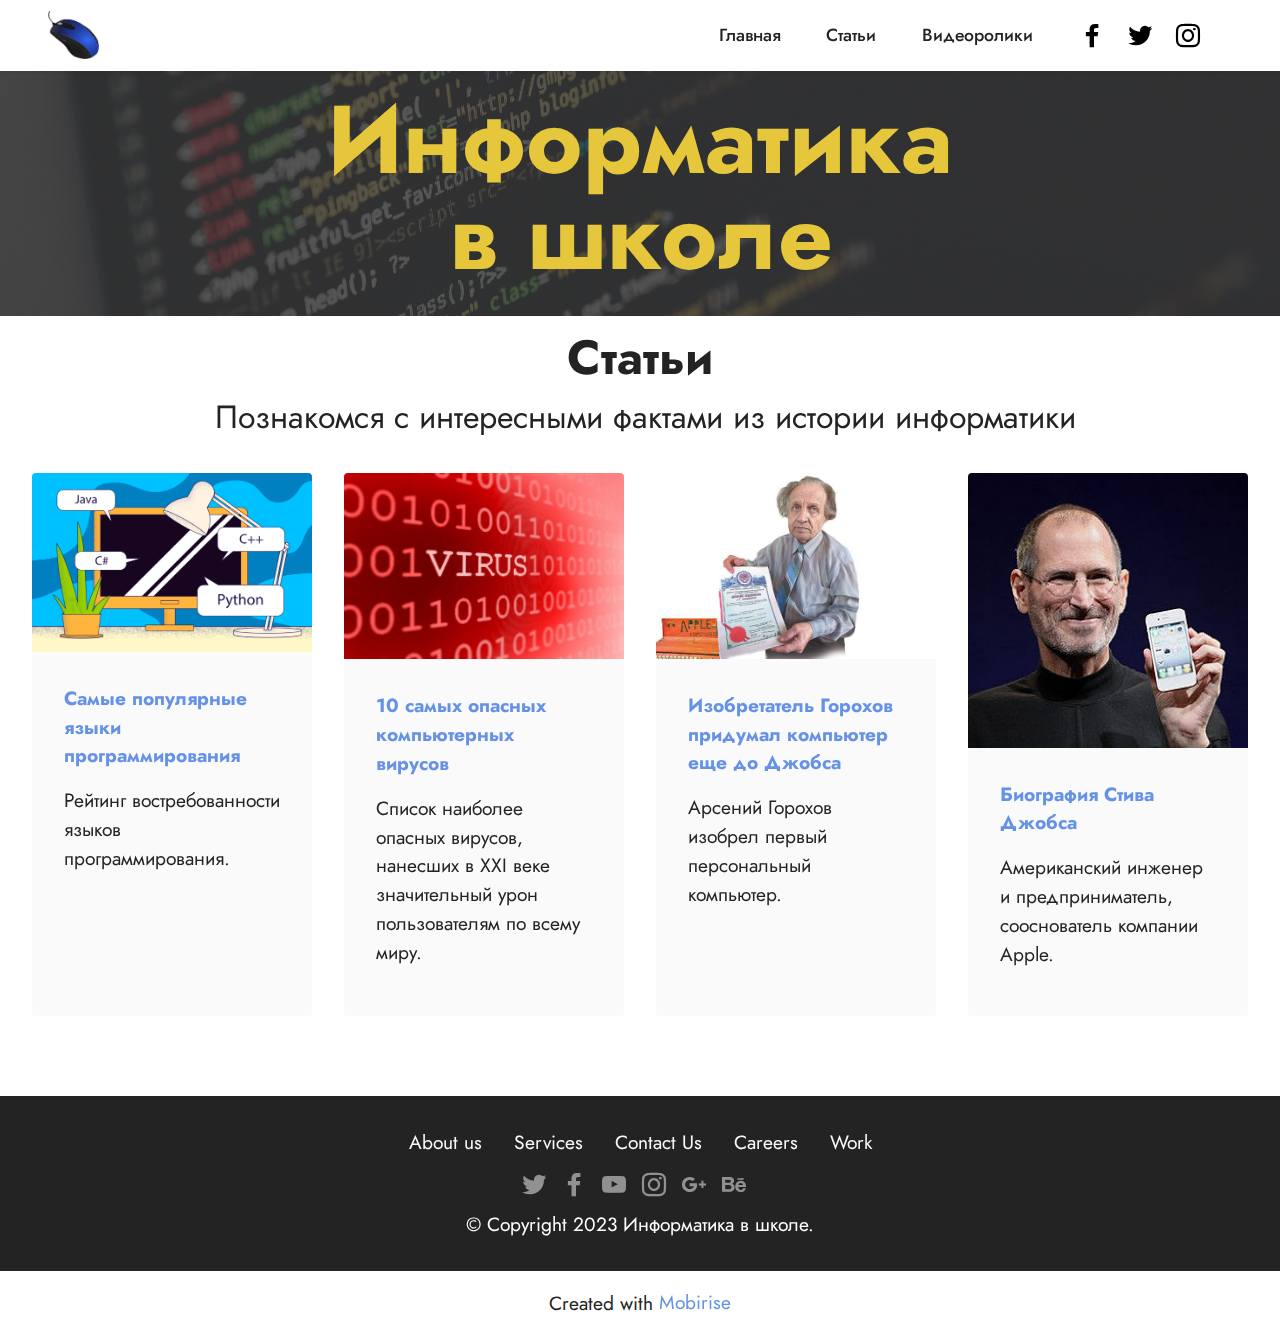
==== page1.html @ 99cc012f "Add files via upload" ====
<!DOCTYPE html>
<html  >
<head>
  <!-- Site made with Mobirise Website Builder v5.6.13, https://mobirise.com -->
  <meta charset="UTF-8">
  <meta http-equiv="X-UA-Compatible" content="IE=edge">
  <meta name="generator" content="Mobirise v5.6.13, mobirise.com">
  <meta name="twitter:card" content="summary_large_image"/>
  <meta name="twitter:image:src" content="">
  <meta property="og:image" content="">
  <meta name="twitter:title" content="Статьи">
  <meta name="viewport" content="width=device-width, initial-scale=1, minimum-scale=1">
  <link rel="shortcut icon" href="assets/images/mbr.png" type="image/x-icon">
  <meta name="description" content="">
  
  
  <title>Статьи</title>
  <link rel="stylesheet" href="assets/bootstrap/css/bootstrap.min.css">
  <link rel="stylesheet" href="assets/bootstrap/css/bootstrap-grid.min.css">
  <link rel="stylesheet" href="assets/bootstrap/css/bootstrap-reboot.min.css">
  <link rel="stylesheet" href="assets/parallax/jarallax.css">
  <link rel="stylesheet" href="assets/dropdown/css/style.css">
  <link rel="stylesheet" href="assets/socicon/css/styles.css">
  <link rel="stylesheet" href="assets/theme/css/style.css">
  <link rel="preload" href="https://fonts.googleapis.com/css?family=Jost:100,200,300,400,500,600,700,800,900,100i,200i,300i,400i,500i,600i,700i,800i,900i&display=swap" as="style" onload="this.onload=null;this.rel='stylesheet'">
  <noscript><link rel="stylesheet" href="https://fonts.googleapis.com/css?family=Jost:100,200,300,400,500,600,700,800,900,100i,200i,300i,400i,500i,600i,700i,800i,900i&display=swap"></noscript>
  <link rel="preload" as="style" href="assets/mobirise/css/mbr-additional.css"><link rel="stylesheet" href="assets/mobirise/css/mbr-additional.css" type="text/css">
  
  
  
  
</head>
<body>
  
  <section data-bs-version="5.1" class="menu menu1 cid-tGfdJ93UPz" once="menu" id="menu1-5">
    

    <nav class="navbar navbar-dropdown navbar-fixed-top navbar-expand-lg">
        <div class="container-fluid">
            <div class="navbar-brand">
                <span class="navbar-logo">
                    <a href="https://mobiri.se">
                        <img src="assets/images/mbr.png" alt="Mobirise Website Builder" style="height: 3rem;">
                    </a>
                </span>
                
            </div>
            <button class="navbar-toggler" type="button" data-toggle="collapse" data-bs-toggle="collapse" data-target="#navbarSupportedContent" data-bs-target="#navbarSupportedContent" aria-controls="navbarNavAltMarkup" aria-expanded="false" aria-label="Toggle navigation">
                <div class="hamburger">
                    <span></span>
                    <span></span>
                    <span></span>
                    <span></span>
                </div>
            </button>
            <div class="collapse navbar-collapse" id="navbarSupportedContent">
                <ul class="navbar-nav nav-dropdown nav-right" data-app-modern-menu="true"><li class="nav-item"><a class="nav-link link text-black text-primary display-4" href="index.html">Главная</a></li>
                    <li class="nav-item"><a class="nav-link link text-black text-primary display-4" href="page1.html">Статьи</a></li>
                    <li class="nav-item"><a class="nav-link link text-black text-primary display-4" href="page2.html">Видеоролики</a>
                    </li></ul>
                <div class="icons-menu">
                    <a class="iconfont-wrapper" href="https://mobiri.se" target="_blank">
                        <span class="p-2 mbr-iconfont socicon-facebook socicon"></span>
                    </a>
                    <a class="iconfont-wrapper" href="https://mobiri.se" target="_blank">
                        <span class="p-2 mbr-iconfont socicon-twitter socicon"></span>
                    </a>
                    <a class="iconfont-wrapper" href="https://mobiri.se" target="_blank">
                        <span class="p-2 mbr-iconfont socicon-instagram socicon"></span>
                    </a>
                    
                </div>
                
            </div>
        </div>
    </nav>
</section>

<section data-bs-version="5.1" class="header3 cid-tGww3yCUB1 mbr-parallax-background" id="header3-b">

    

    
    <div class="mbr-overlay" style="opacity: 0.8; background-color: rgb(53, 53, 53);"></div>

    <div class="align-center container-fluid">
        <div class="row justify-content-center">
            <div class="col-12 col-lg-7">
                <h1 class="mbr-section-title mbr-fonts-style mb-3 display-1"><p><strong>Информатика в школе</strong><br></p></h1>
                
                
                
            </div>
        </div>
    </div>
</section>

<section data-bs-version="5.1" class="gallery3 cid-tGwxkCAG4n" id="gallery3-c">
    
    
    <div class="container-fluid">
        <div class="mbr-section-head">
            <h4 class="mbr-section-title mbr-fonts-style align-center mb-0 display-2"><strong>Статьи</strong></h4>
            <h5 class="mbr-section-subtitle mbr-fonts-style align-center mb-0 mt-2 display-5">&nbsp;Познакомся с интересными фактами из истории информатики</h5>
        </div>
        <div class="row mt-4">
            <div class="item features-image сol-12 col-md-6 col-lg-3 active">
                <div class="item-wrapper">
                    <div class="item-img">
                        <img src="assets/images/glavnaya-2-1-646x413.png" alt="Mobirise Website Builder" title="" data-slide-to="0" data-bs-slide-to="0">
                    </div>
                    <div class="item-content">
                        <h5 class="item-title mbr-fonts-style display-7"><a href="https://www.tadviser.ru/index.php/%D0%A1%D1%82%D0%B0%D1%82%D1%8C%D1%8F:%D0%A0%D0%B5%D0%B9%D1%82%D0%B8%D0%BD%D0%B3_%D0%B2%D0%BE%D1%81%D1%82%D1%80%D0%B5%D0%B1%D0%BE%D0%B2%D0%B0%D0%BD%D0%BD%D0%BE%D1%81%D1%82%D0%B8_%D1%8F%D0%B7%D1%8B%D0%BA%D0%BE%D0%B2_%D0%BF%D1%80%D0%BE%D0%B3%D1%80%D0%B0%D0%BC%D0%BC%D0%B8%D1%80%D0%BE%D0%B2%D0%B0%D0%BD%D0%B8%D1%8F" class="text-primary"><strong>Самые популярные языки программирования&nbsp;</strong></a></h5>
                        
                        <p class="mbr-text mbr-fonts-style mt-3 display-7">Рейтинг востребованности языков программирования.</p>
                    </div>
                    
                </div>
            </div><div class="item features-image сol-12 col-md-6 col-lg-3">
                <div class="item-wrapper">
                    <div class="item-img">
                        <img src="assets/images/computer-virus-606x404.jpg" alt="Mobirise Website Builder" data-slide-to="1" data-bs-slide-to="1">
                    </div>
                    <div class="item-content">
                        <h5 class="item-title mbr-fonts-style display-7"><a href="https://proglib.io/p/10-samyh-opasnyh-kompyuternyh-virusov-novogo-veka-2021-11-01" class="text-primary" target="_blank"><strong>10 самых опасных компьютерных вирусов</strong></a></h5>
                        
                        <p class="mbr-text mbr-fonts-style mt-3 display-7">Список наиболее опасных вирусов, нанесших в XXI веке значительный урон пользователям по всему миру.</p>
                    </div>
                    
                </div>
            </div><div class="item features-image сol-12 col-md-6 col-lg-3">
                <div class="item-wrapper">
                    <div class="item-img">
                        <a href="https://aif.ru/society/people/1182527"><img src="assets/images/04d10f7db1179717819c456db8b897c1-640x425.jpg" alt="Mobirise Website Builder" data-slide-to="2" data-bs-slide-to="2"></a>
                    </div>
                    <div class="item-content">
                        <h5 class="item-title mbr-fonts-style display-7"><a href="https://aif.ru/society/people/1182527" class="text-primary" target="_blank"><strong>Изобретатель Горохов придумал компьютер еще до Джобса</strong></a></h5>
                        
                        <p class="mbr-text mbr-fonts-style mt-3 display-7">Арсений Горохов изобрел первый персональный компьютер.&nbsp;</p>
                    </div>
                    
                </div>
            </div>
            <div class="item features-image сol-12 col-md-6 col-lg-3">
                <div class="item-wrapper">
                    <div class="item-img">
                        <img src="assets/images/steve-jobs-headshot-2010-crop-274x269.jpg" alt="Mobirise Website Builder" data-slide-to="3" data-bs-slide-to="3">
                    </div>
                    <div class="item-content">
                        <h5 class="item-title mbr-fonts-style display-7"><a href="https://ria.ru/20200224/1565048510.html" class="text-primary" target="_blank"><strong>Биография Стива Джобса</strong></a></h5>
                        
                        <p class="mbr-text mbr-fonts-style mt-3 display-7">Американский инженер и предприниматель, сооснователь компании Apple.</p>
                    </div>
                    
                </div>
            </div>
            
            
        </div>
    </div>
</section>

<section data-bs-version="5.1" class="footer3 cid-tGfmViymIl" once="footers" id="footer3-9">

    

    

    <div class="container">
        <div class="media-container-row align-center mbr-white">
            <div class="row row-links">
                <ul class="foot-menu">
                    
                    
                    
                    
                    
                <li class="foot-menu-item mbr-fonts-style display-7">
                        <a class="text-white" href="#" target="_blank">About us</a>
                    </li><li class="foot-menu-item mbr-fonts-style display-7">
                        <a class="text-white" href="#" target="_blank">Services</a>
                    </li><li class="foot-menu-item mbr-fonts-style display-7">
                        <a class="text-white" href="#" target="_blank">Contact Us</a>
                    </li><li class="foot-menu-item mbr-fonts-style display-7">
                        <a class="text-white" href="#" target="_blank">Careers</a>
                    </li><li class="foot-menu-item mbr-fonts-style display-7">
                        <a class="text-white" href="#" target="_blank">Work</a>
                    </li></ul>
            </div>
            <div class="row social-row">
                <div class="social-list align-right pb-2">
                    
                    
                    
                    
                    
                    
                <div class="soc-item">
                        <a href="https://twitter.com/mobirise" target="_blank">
                            <span class="socicon-twitter socicon mbr-iconfont mbr-iconfont-social"></span>
                        </a>
                    </div><div class="soc-item">
                        <a href="https://www.facebook.com/pages/Mobirise/1616226671953247" target="_blank">
                            <span class="socicon-facebook socicon mbr-iconfont mbr-iconfont-social"></span>
                        </a>
                    </div><div class="soc-item">
                        <a href="https://www.youtube.com/c/mobirise" target="_blank">
                            <span class="socicon-youtube socicon mbr-iconfont mbr-iconfont-social"></span>
                        </a>
                    </div><div class="soc-item">
                        <a href="https://instagram.com/mobirise" target="_blank">
                            <span class="socicon-instagram socicon mbr-iconfont mbr-iconfont-social"></span>
                        </a>
                    </div><div class="soc-item">
                        <a href="https://plus.google.com/u/0/+Mobirise" target="_blank">
                            <span class="socicon-googleplus socicon mbr-iconfont mbr-iconfont-social"></span>
                        </a>
                    </div><div class="soc-item">
                        <a href="https://www.behance.net/Mobirise" target="_blank">
                            <span class="socicon-behance socicon mbr-iconfont mbr-iconfont-social"></span>
                        </a>
                    </div></div>
            </div>
            <div class="row row-copirayt">
                <p class="mbr-text mb-0 mbr-fonts-style mbr-white align-center display-7">
                    © Copyright 2023 Информатика в школе.</p>
            </div>
        </div>
    </div>
</section><section class="display-7" style="padding: 0;align-items: center;justify-content: center;flex-wrap: wrap;    align-content: center;display: flex;position: relative;height: 4rem;"><a href="https://mobiri.se/2896458" style="flex: 1 1;height: 4rem;position: absolute;width: 100%;z-index: 1;"><img alt="" style="height: 4rem;" src="[data-uri]"></a><p style="margin: 0;text-align: center;" class="display-7">Created with &#8204;</p><a style="z-index:1" href="https://mobirise.com">Mobirise </a></section><script src="assets/bootstrap/js/bootstrap.bundle.min.js"></script>  <script src="assets/parallax/jarallax.js"></script>  <script src="assets/smoothscroll/smooth-scroll.js"></script>  <script src="assets/ytplayer/index.js"></script>  <script src="assets/dropdown/js/navbar-dropdown.js"></script>  <script src="assets/theme/js/script.js"></script>  
  
  
</body>
</html>
---- assets/parallax/jarallax.css ----
.jarallax {
    position: relative;
    z-index: 0;
}
.jarallax > .jarallax-img {
    position: absolute;
    object-fit: cover;
    /* support for plugin https://github.com/bfred-it/object-fit-images */
    font-family: 'object-fit: cover;';
    top: 0;
    left: 0;
    width: 100%;
    height: 100%;
    z-index: -1;
}
---- assets/dropdown/css/style.css ----
.navbar-dropdown {
  left: 0;
  padding: 0;
  position: absolute;
  right: 0;
  top: 0;
  transition: all 0.45s ease;
  z-index: 1030;
  background: #282828; }
  .navbar-dropdown .navbar-logo {
    margin-right: 0.8rem;
    transition: margin 0.3s ease-in-out;
    vertical-align: middle; }
    .navbar-dropdown .navbar-logo img {
      height: 3.125rem;
      transition: all 0.3s ease-in-out; }
    .navbar-dropdown .navbar-logo.mbr-iconfont {
      font-size: 3.125rem;
      line-height: 3.125rem; }
  .navbar-dropdown .navbar-caption {
    font-weight: 700;
    white-space: normal;
    vertical-align: -4px;
    line-height: 3.125rem !important; }
    .navbar-dropdown .navbar-caption, .navbar-dropdown .navbar-caption:hover {
      color: inherit;
      text-decoration: none; }
  .navbar-dropdown .mbr-iconfont + .navbar-caption {
    vertical-align: -1px; }
  .navbar-dropdown.navbar-fixed-top {
    position: fixed; }
  .navbar-dropdown .navbar-brand span {
    vertical-align: -4px; }
  .navbar-dropdown.bg-color.transparent {
    background: none; }
  .navbar-dropdown.navbar-short .navbar-brand {
    padding: 0.625rem 0; }
    .navbar-dropdown.navbar-short .navbar-brand span {
      vertical-align: -1px; }
  .navbar-dropdown.navbar-short .navbar-caption {
    line-height: 2.375rem !important;
    vertical-align: -2px; }
  .navbar-dropdown.navbar-short .navbar-logo {
    margin-right: 0.5rem; }
    .navbar-dropdown.navbar-short .navbar-logo img {
      height: 2.375rem; }
    .navbar-dropdown.navbar-short .navbar-logo.mbr-iconfont {
      font-size: 2.375rem;
      line-height: 2.375rem; }
  .navbar-dropdown.navbar-short .mbr-table-cell {
    height: 3.625rem; }
  .navbar-dropdown .navbar-close {
    left: 0.6875rem;
    position: fixed;
    top: 0.75rem;
    z-index: 1000; }
  .navbar-dropdown .hamburger-icon {
    content: "";
    display: inline-block;
    vertical-align: middle;
    width: 16px;
    -webkit-box-shadow: 0 -6px 0 1px #282828,0 0 0 1px #282828,0 6px 0 1px #282828;
    -moz-box-shadow: 0 -6px 0 1px #282828,0 0 0 1px #282828,0 6px 0 1px #282828;
    box-shadow: 0 -6px 0 1px #282828,0 0 0 1px #282828,0 6px 0 1px #282828; }

.dropdown-menu .dropdown-toggle[data-toggle="dropdown-submenu"]::after {
  border-bottom: 0.35em solid transparent;
  border-left: 0.35em solid;
  border-right: 0;
  border-top: 0.35em solid transparent;
  margin-left: 0.3rem; }

.dropdown-menu .dropdown-item:focus {
  outline: 0; }

.nav-dropdown {
  font-size: 0.75rem;
  font-weight: 500;
  height: auto !important; }
  .nav-dropdown .nav-btn {
    padding-left: 1rem; }
  .nav-dropdown .link {
    margin: .667em 1.667em;
    font-weight: 500;
    padding: 0;
    transition: color .2s ease-in-out; }
    .nav-dropdown .link.dropdown-toggle {
      margin-right: 2.583em; }
      .nav-dropdown .link.dropdown-toggle::after {
        margin-left: .25rem;
        border-top: 0.35em solid;
        border-right: 0.35em solid transparent;
        border-left: 0.35em solid transparent;
        border-bottom: 0; }
      .nav-dropdown .link.dropdown-toggle[aria-expanded="true"] {
        margin: 0;
        padding: 0.667em 3.263em  0.667em 1.667em; }
  .nav-dropdown .link::after,
  .nav-dropdown .dropdown-item::after {
    color: inherit; }
  .nav-dropdown .btn {
    font-size: 0.75rem;
    font-weight: 700;
    letter-spacing: 0;
    margin-bottom: 0;
    padding-left: 1.25rem;
    padding-right: 1.25rem; }
  .nav-dropdown .dropdown-menu {
    border-radius: 0;
    border: 0;
    left: 0;
    margin: 0;
    padding-bottom: 1.25rem;
    padding-top: 1.25rem;
    position: relative; }
  .nav-dropdown .dropdown-submenu {
    margin-left: 0.125rem;
    top: 0; }
  .nav-dropdown .dropdown-item {
    font-weight: 500;
    line-height: 2;
    padding: 0.3846em 4.615em 0.3846em 1.5385em;
    position: relative;
    transition: color .2s ease-in-out, background-color .2s ease-in-out; }
    .nav-dropdown .dropdown-item::after {
      margin-top: -0.3077em;
      position: absolute;
      right: 1.1538em;
      top: 50%; }
    .nav-dropdown .dropdown-item:focus, .nav-dropdown .dropdown-item:hover {
      background: none; }

@media (max-width: 767px) {
  .nav-dropdown.navbar-toggleable-sm {
    bottom: 0;
    display: none;
    left: 0;
    overflow-x: hidden;
    position: fixed;
    top: 0;
    transform: translateX(-100%);
    -ms-transform: translateX(-100%);
    -webkit-transform: translateX(-100%);
    width: 18.75rem;
    z-index: 999; } }
.nav-dropdown.navbar-toggleable-xl {
  bottom: 0;
  display: none;
  left: 0;
  overflow-x: hidden;
  position: fixed;
  top: 0;
  transform: translateX(-100%);
  -ms-transform: translateX(-100%);
  -webkit-transform: translateX(-100%);
  width: 18.75rem;
  z-index: 999; }

.nav-dropdown-sm {
  display: block !important;
  overflow-x: hidden;
  overflow: auto;
  padding-top: 3.875rem; }
  .nav-dropdown-sm::after {
    content: "";
    display: block;
    height: 3rem;
    width: 100%; }
  .nav-dropdown-sm.collapse.in ~ .navbar-close {
    display: block !important; }
  .nav-dropdown-sm.collapsing, .nav-dropdown-sm.collapse.in {
    transform: translateX(0);
    -ms-transform: translateX(0);
    -webkit-transform: translateX(0);
    transition: all 0.25s ease-out;
    -webkit-transition: all 0.25s ease-out;
    background: #282828; }
  .nav-dropdown-sm.collapsing[aria-expanded="false"] {
    transform: translateX(-100%);
    -ms-transform: translateX(-100%);
    -webkit-transform: translateX(-100%); }
  .nav-dropdown-sm .nav-item {
    display: block;
    margin-left: 0 !important;
    padding-left: 0; }
  .nav-dropdown-sm .link,
  .nav-dropdown-sm .dropdown-item {
    border-top: 1px dotted rgba(255, 255, 255, 0.1);
    font-size: 0.8125rem;
    line-height: 1.6;
    margin: 0 !important;
    padding: 0.875rem 2.4rem 0.875rem 1.5625rem !important;
    position: relative;
    white-space: normal; }
    .nav-dropdown-sm .link:focus, .nav-dropdown-sm .link:hover,
    .nav-dropdown-sm .dropdown-item:focus,
    .nav-dropdown-sm .dropdown-item:hover {
      background: rgba(0, 0, 0, 0.2) !important;
      color: #c0a375; }
  .nav-dropdown-sm .nav-btn {
    position: relative;
    padding: 1.5625rem 1.5625rem 0 1.5625rem; }
    .nav-dropdown-sm .nav-btn::before {
      border-top: 1px dotted rgba(255, 255, 255, 0.1);
      content: "";
      left: 0;
      position: absolute;
      top: 0;
      width: 100%; }
    .nav-dropdown-sm .nav-btn + .nav-btn {
      padding-top: 0.625rem; }
      .nav-dropdown-sm .nav-btn + .nav-btn::before {
        display: none; }
  .nav-dropdown-sm .btn {
    padding: 0.625rem 0; }
  .nav-dropdown-sm .dropdown-toggle[data-toggle="dropdown-submenu"]::after {
    margin-left: .25rem;
    border-top: 0.35em solid;
    border-right: 0.35em solid transparent;
    border-left: 0.35em solid transparent;
    border-bottom: 0; }
  .nav-dropdown-sm .dropdown-toggle[data-toggle="dropdown-submenu"][aria-expanded="true"]::after {
    border-top: 0;
    border-right: 0.35em solid transparent;
    border-left: 0.35em solid transparent;
    border-bottom: 0.35em solid; }
  .nav-dropdown-sm .dropdown-menu {
    margin: 0;
    padding: 0;
    position: relative;
    top: 0;
    left: 0;
    width: 100%;
    border: 0;
    float: none;
    border-radius: 0;
    background: none; }
  .nav-dropdown-sm .dropdown-submenu {
    left: 100%;
    margin-left: 0.125rem;
    margin-top: -1.25rem;
    top: 0; }

.navbar-toggleable-sm .nav-dropdown .dropdown-menu {
  position: absolute; }

.navbar-toggleable-sm .nav-dropdown .dropdown-submenu {
  left: 100%;
  margin-left: 0.125rem;
  margin-top: -1.25rem;
  top: 0; }

.navbar-toggleable-sm.opened .nav-dropdown .dropdown-menu {
  position: relative; }

.navbar-toggleable-sm.opened .nav-dropdown .dropdown-submenu {
  left: 0;
  margin-left: 00rem;
  margin-top: 0rem;
  top: 0; }

.is-builder .nav-dropdown.collapsing {
  transition: none !important; }
---- assets/socicon/css/styles.css ----
@charset "UTF-8";

@font-face {
  font-family: 'Socicon';
  src:  url('../fonts/socicon.eot');
  src:  url('../fonts/socicon.eot?#iefix') format('embedded-opentype'),
    url('../fonts/socicon.woff2') format('woff2'),
    url('../fonts/socicon.ttf') format('truetype'),
    url('../fonts/socicon.woff') format('woff'),
    url('../fonts/socicon.svg#socicon') format('svg');
  font-weight: normal;
  font-style: normal;
  font-display: swap;
}

[data-icon]:before {
  font-family: "socicon" !important;
  content: attr(data-icon);
  font-style: normal !important;
  font-weight: normal !important;
  font-variant: normal !important;
  text-transform: none !important;
  speak: none;
  line-height: 1;
  -webkit-font-smoothing: antialiased;
  -moz-osx-font-smoothing: grayscale;
}

[class^="socicon-"], [class*=" socicon-"] {
  /* use !important to prevent issues with browser extensions that change fonts */
  font-family: 'Socicon' !important;
  speak: none;
  font-style: normal;
  font-weight: normal;
  font-variant: normal;
  text-transform: none;
  line-height: 1;

  /* Better Font Rendering =========== */
  -webkit-font-smoothing: antialiased;
  -moz-osx-font-smoothing: grayscale;
}

.socicon-eitaa:before {
  content: "\e97c";
}
.socicon-soroush:before {
  content: "\e97d";
}
.socicon-bale:before {
  content: "\e97e";
}
.socicon-zazzle:before {
  content: "\e97b";
}
.socicon-society6:before {
  content: "\e97a";
}
.socicon-redbubble:before {
  content: "\e979";
}
.socicon-avvo:before {
  content: "\e978";
}
.socicon-stitcher:before {
  content: "\e977";
}
.socicon-googlehangouts:before {
  content: "\e974";
}
.socicon-dlive:before {
  content: "\e975";
}
.socicon-vsco:before {
  content: "\e976";
}
.socicon-flipboard:before {
  content: "\e973";
}
.socicon-ubuntu:before {
  content: "\e958";
}
.socicon-artstation:before {
  content: "\e959";
}
.socicon-invision:before {
  content: "\e95a";
}
.socicon-torial:before {
  content: "\e95b";
}
.socicon-collectorz:before {
  content: "\e95c";
}
.socicon-seenthis:before {
  content: "\e95d";
}
.socicon-googleplaymusic:before {
  content: "\e95e";
}
.socicon-debian:before {
  content: "\e95f";
}
.socicon-filmfreeway:before {
  content: "\e960";
}
.socicon-gnome:before {
  content: "\e961";
}
.socicon-itchio:before {
  content: "\e962";
}
.socicon-jamendo:before {
  content: "\e963";
}
.socicon-mix:before {
  content: "\e964";
}
.socicon-sharepoint:before {
  content: "\e965";
}
.socicon-tinder:before {
  content: "\e966";
}
.socicon-windguru:before {
  content: "\e967";
}
.socicon-cdbaby:before {
  content: "\e968";
}
.socicon-elementaryos:before {
  content: "\e969";
}
.socicon-stage32:before {
  content: "\e96a";
}
.socicon-tiktok:before {
  content: "\e96b";
}
.socicon-gitter:before {
  content: "\e96c";
}
.socicon-letterboxd:before {
  content: "\e96d";
}
.socicon-threema:before {
  content: "\e96e";
}
.socicon-splice:before {
  content: "\e96f";
}
.socicon-metapop:before {
  content: "\e970";
}
.socicon-naver:before {
  content: "\e971";
}
.socicon-remote:before {
  content: "\e972";
}
.socicon-internet:before {
  content: "\e957";
}
.socicon-moddb:before {
  content: "\e94b";
}
.socicon-indiedb:before {
  content: "\e94c";
}
.socicon-traxsource:before {
  content: "\e94d";
}
.socicon-gamefor:before {
  content: "\e94e";
}
.socicon-pixiv:before {
  content: "\e94f";
}
.socicon-myanimelist:before {
  content: "\e950";
}
.socicon-blackberry:before {
  content: "\e951";
}
.socicon-wickr:before {
  content: "\e952";
}
.socicon-spip:before {
  content: "\e953";
}
.socicon-napster:before {
  content: "\e954";
}
.socicon-beatport:before {
  content: "\e955";
}
.socicon-hackerone:before {
  content: "\e956";
}
.socicon-hackernews:before {
  content: "\e946";
}
.socicon-smashwords:before {
  content: "\e947";
}
.socicon-kobo:before {
  content: "\e948";
}
.socicon-bookbub:before {
  content: "\e949";
}
.socicon-mailru:before {
  content: "\e94a";
}
.socicon-gitlab:before {
  content: "\e945";
}
.socicon-instructables:before {
  content: "\e944";
}
.socicon-portfolio:before {
  content: "\e943";
}
.socicon-codered:before {
  content: "\e940";
}
.socicon-origin:before {
  content: "\e941";
}
.socicon-nextdoor:before {
  content: "\e942";
}
.socicon-udemy:before {
  content: "\e93f";
}
.socicon-livemaster:before {
  content: "\e93e";
}
.socicon-crunchbase:before {
  content: "\e93b";
}
.socicon-homefy:before {
  content: "\e93c";
}
.socicon-calendly:before {
  content: "\e93d";
}
.socicon-realtor:before {
  content: "\e90f";
}
.socicon-tidal:before {
  content: "\e910";
}
.socicon-qobuz:before {
  content: "\e911";
}
.socicon-natgeo:before {
  content: "\e912";
}
.socicon-mastodon:before {
  content: "\e913";
}
.socicon-unsplash:before {
  content: "\e914";
}
.socicon-homeadvisor:before {
  content: "\e915";
}
.socicon-angieslist:before {
  content: "\e916";
}
.socicon-codepen:before {
  content: "\e917";
}
.socicon-slack:before {
  content: "\e918";
}
.socicon-openaigym:before {
  content: "\e919";
}
.socicon-logmein:before {
  content: "\e91a";
}
.socicon-fiverr:before {
  content: "\e91b";
}
.socicon-gotomeeting:before {
  content: "\e91c";
}
.socicon-aliexpress:before {
  content: "\e91d";
}
.socicon-guru:before {
  content: "\e91e";
}
.socicon-appstore:before {
  content: "\e91f";
}
.socicon-homes:before {
  content: "\e920";
}
.socicon-zoom:before {
  content: "\e921";
}
.socicon-alibaba:before {
  content: "\e922";
}
.socicon-craigslist:before {
  content: "\e923";
}
.socicon-wix:before {
  content: "\e924";
}
.socicon-redfin:before {
  content: "\e925";
}
.socicon-googlecalendar:before {
  content: "\e926";
}
.socicon-shopify:before {
  content: "\e927";
}
.socicon-freelancer:before {
  content: "\e928";
}
.socicon-seedrs:before {
  content: "\e929";
}
.socicon-bing:before {
  content: "\e92a";
}
.socicon-doodle:before {
  content: "\e92b";
}
.socicon-bonanza:before {
  content: "\e92c";
}
.socicon-squarespace:before {
  content: "\e92d";
}
.socicon-toptal:before {
  content: "\e92e";
}
.socicon-gust:before {
  content: "\e92f";
}
.socicon-ask:before {
  content: "\e930";
}
.socicon-trulia:before {
  content: "\e931";
}
.socicon-loomly:before {
  content: "\e932";
}
.socicon-ghost:before {
  content: "\e933";
}
.socicon-upwork:before {
  content: "\e934";
}
.socicon-fundable:before {
  content: "\e935";
}
.socicon-booking:before {
  content: "\e936";
}
.socicon-googlemaps:before {
  content: "\e937";
}
.socicon-zillow:before {
  content: "\e938";
}
.socicon-niconico:before {
  content: "\e939";
}
.socicon-toneden:before {
  content: "\e93a";
}
.socicon-augment:before {
  content: "\e908";
}
.socicon-bitbucket:before {
  content: "\e909";
}
.socicon-fyuse:before {
  content: "\e90a";
}
.socicon-yt-gaming:before {
  content: "\e90b";
}
.socicon-sketchfab:before {
  content: "\e90c";
}
.socicon-mobcrush:before {
  content: "\e90d";
}
.socicon-microsoft:before {
  content: "\e90e";
}
.socicon-pandora:before {
  content: "\e907";
}
.socicon-messenger:before {
  content: "\e906";
}
.socicon-gamewisp:before {
  content: "\e905";
}
.socicon-bloglovin:before {
  content: "\e904";
}
.socicon-tunein:before {
  content: "\e903";
}
.socicon-gamejolt:before {
  content: "\e901";
}
.socicon-trello:before {
  content: "\e902";
}
.socicon-spreadshirt:before {
  content: "\e900";
}
.socicon-500px:before {
  content: "\e000";
}
.socicon-8tracks:before {
  content: "\e001";
}
.socicon-airbnb:before {
  content: "\e002";
}
.socicon-alliance:before {
  content: "\e003";
}
.socicon-amazon:before {
  content: "\e004";
}
.socicon-amplement:before {
  content: "\e005";
}
.socicon-android:before {
  content: "\e006";
}
.socicon-angellist:before {
  content: "\e007";
}
.socicon-apple:before {
  content: "\e008";
}
.socicon-appnet:before {
  content: "\e009";
}
.socicon-baidu:before {
  content: "\e00a";
}
.socicon-bandcamp:before {
  content: "\e00b";
}
.socicon-battlenet:before {
  content: "\e00c";
}
.socicon-mixer:before {
  content: "\e00d";
}
.socicon-bebee:before {
  content: "\e00e";
}
.socicon-bebo:before {
  content: "\e00f";
}
.socicon-behance:before {
  content: "\e010";
}
.socicon-blizzard:before {
  content: "\e011";
}
.socicon-blogger:before {
  content: "\e012";
}
.socicon-buffer:before {
  content: "\e013";
}
.socicon-chrome:before {
  content: "\e014";
}
.socicon-coderwall:before {
  content: "\e015";
}
.socicon-curse:before {
  content: "\e016";
}
.socicon-dailymotion:before {
  content: "\e017";
}
.socicon-deezer:before {
  content: "\e018";
}
.socicon-delicious:before {
  content: "\e019";
}
.socicon-deviantart:before {
  content: "\e01a";
}
.socicon-diablo:before {
  content: "\e01b";
}
.socicon-digg:before {
  content: "\e01c";
}
.socicon-discord:before {
  content: "\e01d";
}
.socicon-disqus:before {
  content: "\e01e";
}
.socicon-douban:before {
  content: "\e01f";
}
.socicon-draugiem:before {
  content: "\e020";
}
.socicon-dribbble:before {
  content: "\e021";
}
.socicon-drupal:before {
  content: "\e022";
}
.socicon-ebay:before {
  content: "\e023";
}
.socicon-ello:before {
  content: "\e024";
}
.socicon-endomodo:before {
  content: "\e025";
}
.socicon-envato:before {
  content: "\e026";
}
.socicon-etsy:before {
  content: "\e027";
}
.socicon-facebook:before {
  content: "\e028";
}
.socicon-feedburner:before {
  content: "\e029";
}
.socicon-filmweb:before {
  content: "\e02a";
}
.socicon-firefox:before {
  content: "\e02b";
}
.socicon-flattr:before {
  content: "\e02c";
}
.socicon-flickr:before {
  content: "\e02d";
}
.socicon-formulr:before {
  content: "\e02e";
}
.socicon-forrst:before {
  content: "\e02f";
}
.socicon-foursquare:before {
  content: "\e030";
}
.socicon-friendfeed:before {
  content: "\e031";
}
.socicon-github:before {
  content: "\e032";
}
.socicon-goodreads:before {
  content: "\e033";
}
.socicon-google:before {
  content: "\e034";
}
.socicon-googlescholar:before {
  content: "\e035";
}
.socicon-googlegroups:before {
  content: "\e036";
}
.socicon-googlephotos:before {
  content: "\e037";
}
.socicon-googleplus:before {
  content: "\e038";
}
.socicon-grooveshark:before {
  content: "\e039";
}
.socicon-hackerrank:before {
  content: "\e03a";
}
.socicon-hearthstone:before {
  content: "\e03b";
}
.socicon-hellocoton:before {
  content: "\e03c";
}
.socicon-heroes:before {
  content: "\e03d";
}
.socicon-smashcast:before {
  content: "\e03e";
}
.socicon-horde:before {
  content: "\e03f";
}
.socicon-houzz:before {
  content: "\e040";
}
.socicon-icq:before {
  content: "\e041";
}
.socicon-identica:before {
  content: "\e042";
}
.socicon-imdb:before {
  content: "\e043";
}
.socicon-instagram:before {
  content: "\e044";
}
.socicon-issuu:before {
  content: "\e045";
}
.socicon-istock:before {
  content: "\e046";
}
.socicon-itunes:before {
  content: "\e047";
}
.socicon-keybase:before {
  content: "\e048";
}
.socicon-lanyrd:before {
  content: "\e049";
}
.socicon-lastfm:before {
  content: "\e04a";
}
.socicon-line:before {
  content: "\e04b";
}
.socicon-linkedin:before {
  content: "\e04c";
}
.socicon-livejournal:before {
  content: "\e04d";
}
.socicon-lyft:before {
  content: "\e04e";
}
.socicon-macos:before {
  content: "\e04f";
}
.socicon-mail:before {
  content: "\e050";
}
.socicon-medium:before {
  content: "\e051";
}
.socicon-meetup:before {
  content: "\e052";
}
.socicon-mixcloud:before {
  content: "\e053";
}
.socicon-modelmayhem:before {
  content: "\e054";
}
.socicon-mumble:before {
  content: "\e055";
}
.socicon-myspace:before {
  content: "\e056";
}
.socicon-newsvine:before {
  content: "\e057";
}
.socicon-nintendo:before {
  content: "\e058";
}
.socicon-npm:before {
  content: "\e059";
}
.socicon-odnoklassniki:before {
  content: "\e05a";
}
.socicon-openid:before {
  content: "\e05b";
}
.socicon-opera:before {
  content: "\e05c";
}
.socicon-outlook:before {
  content: "\e05d";
}
.socicon-overwatch:before {
  content: "\e05e";
}
.socicon-patreon:before {
  content: "\e05f";
}
.socicon-paypal:before {
  content: "\e060";
}
.socicon-periscope:before {
  content: "\e061";
}
.socicon-persona:before {
  content: "\e062";
}
.socicon-pinterest:before {
  content: "\e063";
}
.socicon-play:before {
  content: "\e064";
}
.socicon-player:before {
  content: "\e065";
}
.socicon-playstation:before {
  content: "\e066";
}
.socicon-pocket:before {
  content: "\e067";
}
.socicon-qq:before {
  content: "\e068";
}
.socicon-quora:before {
  content: "\e069";
}
.socicon-raidcall:before {
  content: "\e06a";
}
.socicon-ravelry:before {
  content: "\e06b";
}
.socicon-reddit:before {
  content: "\e06c";
}
.socicon-renren:before {
  content: "\e06d";
}
.socicon-researchgate:before {
  content: "\e06e";
}
.socicon-residentadvisor:before {
  content: "\e06f";
}
.socicon-reverbnation:before {
  content: "\e070";
}
.socicon-rss:before {
  content: "\e071";
}
.socicon-sharethis:before {
  content: "\e072";
}
.socicon-skype:before {
  content: "\e073";
}
.socicon-slideshare:before {
  content: "\e074";
}
.socicon-smugmug:before {
  content: "\e075";
}
.socicon-snapchat:before {
  content: "\e076";
}
.socicon-songkick:before {
  content: "\e077";
}
.socicon-soundcloud:before {
  content: "\e078";
}
.socicon-spotify:before {
  content: "\e079";
}
.socicon-stackexchange:before {
  content: "\e07a";
}
.socicon-stackoverflow:before {
  content: "\e07b";
}
.socicon-starcraft:before {
  content: "\e07c";
}
.socicon-stayfriends:before {
  content: "\e07d";
}
.socicon-steam:before {
  content: "\e07e";
}
.socicon-storehouse:before {
  content: "\e07f";
}
.socicon-strava:before {
  content: "\e080";
}
.socicon-streamjar:before {
  content: "\e081";
}
.socicon-stumbleupon:before {
  content: "\e082";
}
.socicon-swarm:before {
  content: "\e083";
}
.socicon-teamspeak:before {
  content: "\e084";
}
.socicon-teamviewer:before {
  content: "\e085";
}
.socicon-technorati:before {
  content: "\e086";
}
.socicon-telegram:before {
  content: "\e087";
}
.socicon-tripadvisor:before {
  content: "\e088";
}
.socicon-tripit:before {
  content: "\e089";
}
.socicon-triplej:before {
  content: "\e08a";
}
.socicon-tumblr:before {
  content: "\e08b";
}
.socicon-twitch:before {
  content: "\e08c";
}
.socicon-twitter:before {
  content: "\e08d";
}
.socicon-uber:before {
  content: "\e08e";
}
.socicon-ventrilo:before {
  content: "\e08f";
}
.socicon-viadeo:before {
  content: "\e090";
}
.socicon-viber:before {
  content: "\e091";
}
.socicon-viewbug:before {
  content: "\e092";
}
.socicon-vimeo:before {
  content: "\e093";
}
.socicon-vine:before {
  content: "\e094";
}
.socicon-vkontakte:before {
  content: "\e095";
}
.socicon-warcraft:before {
  content: "\e096";
}
.socicon-wechat:before {
  content: "\e097";
}
.socicon-weibo:before {
  content: "\e098";
}
.socicon-whatsapp:before {
  content: "\e099";
}
.socicon-wikipedia:before {
  content: "\e09a";
}
.socicon-windows:before {
  content: "\e09b";
}
.socicon-wordpress:before {
  content: "\e09c";
}
.socicon-wykop:before {
  content: "\e09d";
}
.socicon-xbox:before {
  content: "\e09e";
}
.socicon-xing:before {
  content: "\e09f";
}
.socicon-yahoo:before {
  content: "\e0a0";
}
.socicon-yammer:before {
  content: "\e0a1";
}
.socicon-yandex:before {
  content: "\e0a2";
}
.socicon-yelp:before {
  content: "\e0a3";
}
.socicon-younow:before {
  content: "\e0a4";
}
.socicon-youtube:before {
  content: "\e0a5";
}
.socicon-zapier:before {
  content: "\e0a6";
}
.socicon-zerply:before {
  content: "\e0a7";
}
.socicon-zomato:before {
  content: "\e0a8";
}
.socicon-zynga:before {
  content: "\e0a9";
}
---- assets/theme/css/style.css ----
@charset "UTF-8";
section {
  background-color: #ffffff;
}

body {
  font-style: normal;
  line-height: 1.5;
  font-weight: 400;
  color: #232323;
  position: relative;
}

button {
  background-color: transparent;
  border-color: transparent;
}

section,
.container,
.container-fluid {
  position: relative;
  word-wrap: break-word;
}

a.mbr-iconfont:hover {
  text-decoration: none;
}

.article .lead p,
.article .lead ul,
.article .lead ol,
.article .lead pre,
.article .lead blockquote {
  margin-bottom: 0;
}

a {
  font-style: normal;
  font-weight: 400;
  cursor: pointer;
}
a, a:hover {
  text-decoration: none;
}

.mbr-section-title {
  font-style: normal;
  line-height: 1.3;
}

.mbr-section-subtitle {
  line-height: 1.3;
}

.mbr-text {
  font-style: normal;
  line-height: 1.7;
}

h1,
h2,
h3,
h4,
h5,
h6,
.display-1,
.display-2,
.display-4,
.display-5,
.display-7,
span,
p,
a {
  line-height: 1;
  word-break: break-word;
  word-wrap: break-word;
  font-weight: 400;
}

b,
strong {
  font-weight: bold;
}

input:-webkit-autofill, input:-webkit-autofill:hover, input:-webkit-autofill:focus, input:-webkit-autofill:active {
  transition-delay: 9999s;
  -webkit-transition-property: background-color, color;
  transition-property: background-color, color;
}

textarea[type=hidden] {
  display: none;
}

section {
  background-position: 50% 50%;
  background-repeat: no-repeat;
  background-size: cover;
}
section .mbr-background-video,
section .mbr-background-video-preview {
  position: absolute;
  bottom: 0;
  left: 0;
  right: 0;
  top: 0;
}

.hidden {
  visibility: hidden;
}

.mbr-z-index20 {
  z-index: 20;
}

/*! Base colors */
.mbr-white {
  color: #ffffff;
}

.mbr-black {
  color: #111111;
}

.mbr-bg-white {
  background-color: #ffffff;
}

.mbr-bg-black {
  background-color: #000000;
}

/*! Text-aligns */
.align-left {
  text-align: left;
}

.align-center {
  text-align: center;
}

.align-right {
  text-align: right;
}

/*! Font-weight  */
.mbr-light {
  font-weight: 300;
}

.mbr-regular {
  font-weight: 400;
}

.mbr-semibold {
  font-weight: 500;
}

.mbr-bold {
  font-weight: 700;
}

/*! Media  */
.media-content {
  flex-basis: 100%;
}

.media-container-row {
  display: flex;
  flex-direction: row;
  flex-wrap: wrap;
  justify-content: center;
  align-content: center;
  align-items: start;
}
.media-container-row .media-size-item {
  width: 400px;
}

.media-container-column {
  display: flex;
  flex-direction: column;
  flex-wrap: wrap;
  justify-content: center;
  align-content: center;
  align-items: stretch;
}
.media-container-column > * {
  width: 100%;
}

@media (min-width: 992px) {
  .media-container-row {
    flex-wrap: nowrap;
  }
}
figure {
  margin-bottom: 0;
  overflow: hidden;
}

figure[mbr-media-size] {
  transition: width 0.1s;
}

img,
iframe {
  display: block;
  width: 100%;
}

.card {
  background-color: transparent;
  border: none;
}

.card-box {
  width: 100%;
}

.card-img {
  text-align: center;
  flex-shrink: 0;
  -webkit-flex-shrink: 0;
}

.media {
  max-width: 100%;
  margin: 0 auto;
}

.mbr-figure {
  align-self: center;
}

.media-container > div {
  max-width: 100%;
}

.mbr-figure img,
.card-img img {
  width: 100%;
}

@media (max-width: 991px) {
  .media-size-item {
    width: auto !important;
  }

  .media {
    width: auto;
  }

  .mbr-figure {
    width: 100% !important;
  }
}
/*! Buttons */
.mbr-section-btn {
  margin-left: -0.6rem;
  margin-right: -0.6rem;
  font-size: 0;
}

.btn {
  font-weight: 600;
  border-width: 1px;
  font-style: normal;
  margin: 0.6rem 0.6rem;
  white-space: normal;
  transition: all 0.2s ease-in-out;
  display: inline-flex;
  align-items: center;
  justify-content: center;
  word-break: break-word;
}

.btn-sm {
  font-weight: 600;
  letter-spacing: 0px;
  transition: all 0.3s ease-in-out;
}

.btn-md {
  font-weight: 600;
  letter-spacing: 0px;
  transition: all 0.3s ease-in-out;
}

.btn-lg {
  font-weight: 600;
  letter-spacing: 0px;
  transition: all 0.3s ease-in-out;
}

.btn-form {
  margin: 0;
}
.btn-form:hover {
  cursor: pointer;
}

nav .mbr-section-btn {
  margin-left: 0rem;
  margin-right: 0rem;
}

/*! Btn icon margin */
.btn .mbr-iconfont,
.btn.btn-sm .mbr-iconfont {
  order: 1;
  cursor: pointer;
  margin-left: 0.5rem;
  vertical-align: sub;
}

.btn.btn-md .mbr-iconfont,
.btn.btn-md .mbr-iconfont {
  margin-left: 0.8rem;
}

.mbr-regular {
  font-weight: 400;
}

.mbr-semibold {
  font-weight: 500;
}

.mbr-bold {
  font-weight: 700;
}

[type=submit] {
  -webkit-appearance: none;
}

/*! Full-screen */
.mbr-fullscreen .mbr-overlay {
  min-height: 100vh;
}

.mbr-fullscreen {
  display: flex;
  display: -moz-flex;
  display: -ms-flex;
  display: -o-flex;
  align-items: center;
  min-height: 100vh;
  padding-top: 3rem;
  padding-bottom: 3rem;
}

/*! Map */
.map {
  height: 25rem;
  position: relative;
}
.map iframe {
  width: 100%;
  height: 100%;
}

/*! Scroll to top arrow */
.mbr-arrow-up {
  bottom: 25px;
  right: 90px;
  position: fixed;
  text-align: right;
  z-index: 5000;
  color: #ffffff;
  font-size: 22px;
}

.mbr-arrow-up a {
  background: rgba(0, 0, 0, 0.2);
  border-radius: 50%;
  color: #fff;
  display: inline-block;
  height: 60px;
  width: 60px;
  border: 2px solid #fff;
  outline-style: none !important;
  position: relative;
  text-decoration: none;
  transition: all 0.3s ease-in-out;
  cursor: pointer;
  text-align: center;
}
.mbr-arrow-up a:hover {
  background-color: rgba(0, 0, 0, 0.4);
}
.mbr-arrow-up a i {
  line-height: 60px;
}

.mbr-arrow-up-icon {
  display: block;
  color: #fff;
}

.mbr-arrow-up-icon::before {
  content: "›";
  display: inline-block;
  font-family: serif;
  font-size: 22px;
  line-height: 1;
  font-style: normal;
  position: relative;
  top: 6px;
  left: -4px;
  transform: rotate(-90deg);
}

/*! Arrow Down */
.mbr-arrow {
  position: absolute;
  bottom: 45px;
  left: 50%;
  width: 60px;
  height: 60px;
  cursor: pointer;
  background-color: rgba(80, 80, 80, 0.5);
  border-radius: 50%;
  transform: translateX(-50%);
}
@media (max-width: 767px) {
  .mbr-arrow {
    display: none;
  }
}
.mbr-arrow > a {
  display: inline-block;
  text-decoration: none;
  outline-style: none;
  -webkit-animation: arrowdown 1.7s ease-in-out infinite;
          animation: arrowdown 1.7s ease-in-out infinite;
  color: #ffffff;
}
.mbr-arrow > a > i {
  position: absolute;
  top: -2px;
  left: 15px;
  font-size: 2rem;
}

#scrollToTop a i::before {
  content: "";
  position: absolute;
  display: block;
  border-bottom: 2.5px solid #fff;
  border-left: 2.5px solid #fff;
  width: 27.8%;
  height: 27.8%;
  left: 50%;
  top: 51%;
  transform: translateY(-30%) translateX(-50%) rotate(135deg);
}

@keyframes arrowdown {
  0% {
    transform: translateY(0px);
  }
  50% {
    transform: translateY(-5px);
  }
  100% {
    transform: translateY(0px);
  }
}
@-webkit-keyframes arrowdown {
  0% {
    transform: translateY(0px);
  }
  50% {
    transform: translateY(-5px);
  }
  100% {
    transform: translateY(0px);
  }
}
@media (max-width: 500px) {
  .mbr-arrow-up {
    left: 0;
    right: 0;
    text-align: center;
  }
}
/*Gradients animation*/
@keyframes gradient-animation {
  from {
    background-position: 0% 100%;
    -webkit-animation-timing-function: ease-in-out;
            animation-timing-function: ease-in-out;
  }
  to {
    background-position: 100% 0%;
    -webkit-animation-timing-function: ease-in-out;
            animation-timing-function: ease-in-out;
  }
}
@-webkit-keyframes gradient-animation {
  from {
    background-position: 0% 100%;
    -webkit-animation-timing-function: ease-in-out;
            animation-timing-function: ease-in-out;
  }
  to {
    background-position: 100% 0%;
    -webkit-animation-timing-function: ease-in-out;
            animation-timing-function: ease-in-out;
  }
}
.bg-gradient {
  background-size: 200% 200%;
  animation: gradient-animation 5s infinite alternate;
  -webkit-animation: gradient-animation 5s infinite alternate;
}

.menu .navbar-brand {
  display: -webkit-flex;
}
.menu .navbar-brand span {
  display: flex;
  display: -webkit-flex;
}
.menu .navbar-brand .navbar-caption-wrap {
  display: -webkit-flex;
}
.menu .navbar-brand .navbar-logo img {
  display: -webkit-flex;
  width: auto;
}
@media (min-width: 768px) and (max-width: 991px) {
  .menu .navbar-toggleable-sm .navbar-nav {
    display: -ms-flexbox;
  }
}
@media (max-width: 991px) {
  .menu .navbar-collapse {
    max-height: 93.5vh;
  }
  .menu .navbar-collapse.show {
    overflow: auto;
  }
}
@media (min-width: 992px) {
  .menu .navbar-nav.nav-dropdown {
    display: -webkit-flex;
  }
  .menu .navbar-toggleable-sm .navbar-collapse {
    display: -webkit-flex !important;
  }
  .menu .collapsed .navbar-collapse {
    max-height: 93.5vh;
  }
  .menu .collapsed .navbar-collapse.show {
    overflow: auto;
  }
}
@media (max-width: 767px) {
  .menu .navbar-collapse {
    max-height: 80vh;
  }
}

.nav-link .mbr-iconfont {
  margin-right: 0.5rem;
}

.navbar {
  display: -webkit-flex;
  -webkit-flex-wrap: wrap;
  -webkit-align-items: center;
  -webkit-justify-content: space-between;
}

.navbar-collapse {
  -webkit-flex-basis: 100%;
  -webkit-flex-grow: 1;
  -webkit-align-items: center;
}

.nav-dropdown .link {
  padding: 0.667em 1.667em !important;
  margin: 0 !important;
}

.nav {
  display: -webkit-flex;
  -webkit-flex-wrap: wrap;
}

.row {
  display: -webkit-flex;
  -webkit-flex-wrap: wrap;
}

.justify-content-center {
  -webkit-justify-content: center;
}

.form-inline {
  display: -webkit-flex;
}

.card-wrapper {
  -webkit-flex: 1;
}

.carousel-control {
  z-index: 10;
  display: -webkit-flex;
}

.carousel-controls {
  display: -webkit-flex;
}

.media {
  display: -webkit-flex;
}

.form-group:focus {
  outline: none;
}

.jq-selectbox__select {
  padding: 7px 0;
  position: relative;
}

.jq-selectbox__dropdown {
  overflow: hidden;
  border-radius: 10px;
  position: absolute;
  top: 100%;
  left: 0 !important;
  width: 100% !important;
}

.jq-selectbox__trigger-arrow {
  right: 0;
  transform: translateY(-50%);
}

.jq-selectbox li {
  padding: 1.07em 0.5em;
}

input[type=range] {
  padding-left: 0 !important;
  padding-right: 0 !important;
}

.modal-dialog,
.modal-content {
  height: 100%;
}

.modal-dialog .carousel-inner {
  height: calc(100vh - 1.75rem);
}
@media (max-width: 575px) {
  .modal-dialog .carousel-inner {
    height: calc(100vh - 1rem);
  }
}

.carousel-item {
  text-align: center;
}

.carousel-item img {
  margin: auto;
}

.navbar-toggler {
  align-self: flex-start;
  padding: 0.25rem 0.75rem;
  font-size: 1.25rem;
  line-height: 1;
  background: transparent;
  border: 1px solid transparent;
  border-radius: 0.25rem;
}

.navbar-toggler:focus,
.navbar-toggler:hover {
  text-decoration: none;
  box-shadow: none;
}

.navbar-toggler-icon {
  display: inline-block;
  width: 1.5em;
  height: 1.5em;
  vertical-align: middle;
  content: "";
  background: no-repeat center center;
  background-size: 100% 100%;
}

.navbar-toggler-left {
  position: absolute;
  left: 1rem;
}

.navbar-toggler-right {
  position: absolute;
  right: 1rem;
}

.card-img {
  width: auto;
}

.menu .navbar.collapsed:not(.beta-menu) {
  flex-direction: column;
}

.carousel-item.active,
.carousel-item-next,
.carousel-item-prev {
  display: flex;
}

.note-air-layout .dropup .dropdown-menu,
.note-air-layout .navbar-fixed-bottom .dropdown .dropdown-menu {
  bottom: initial !important;
}

html,
body {
  height: auto;
  min-height: 100vh;
}

.dropup .dropdown-toggle::after {
  display: none;
}

.form-asterisk {
  font-family: initial;
  position: absolute;
  top: -2px;
  font-weight: normal;
}

.form-control-label {
  position: relative;
  cursor: pointer;
  margin-bottom: 0.357em;
  padding: 0;
}

.alert {
  color: #ffffff;
  border-radius: 0;
  border: 0;
  font-size: 1.1rem;
  line-height: 1.5;
  margin-bottom: 1.875rem;
  padding: 1.25rem;
  position: relative;
  text-align: center;
}
.alert.alert-form::after {
  background-color: inherit;
  bottom: -7px;
  content: "";
  display: block;
  height: 14px;
  left: 50%;
  margin-left: -7px;
  position: absolute;
  transform: rotate(45deg);
  width: 14px;
}

.form-control {
  background-color: #ffffff;
  background-clip: border-box;
  color: #232323;
  line-height: 1rem !important;
  height: auto;
  padding: 0.6rem 1.2rem;
  transition: border-color 0.25s ease 0s;
  border: 1px solid transparent !important;
  border-radius: 4px;
  box-shadow: rgba(0, 0, 0, 0.07) 0px 1px 1px 0px, rgba(0, 0, 0, 0.07) 0px 1px 3px 0px, rgba(0, 0, 0, 0.03) 0px 0px 0px 1px;
}
.form-active .form-control:invalid {
  border-color: red;
}

form .row {
  margin-left: -0.6rem;
  margin-right: -0.6rem;
}
form .row [class*=col] {
  padding-left: 0.6rem;
  padding-right: 0.6rem;
}

form .mbr-section-btn {
  margin: 0;
  padding-left: 0.6rem;
  padding-right: 0.6rem;
}

form .btn {
  display: flex;
  padding: 0.6rem 1.2rem;
  margin: 0;
}

form .form-check-input {
  margin-top: 0.5;
}

textarea.form-control {
  line-height: 1.5rem !important;
}

.form-group {
  margin-bottom: 1.2rem;
}

.form-control,
form .btn {
  min-height: 48px;
}

.gdpr-block label span.textGDPR input[name=gdpr] {
  top: 7px;
}

.form-control:focus {
  box-shadow: none;
}

:focus {
  outline: none;
}

.mbr-overlay {
  background-color: #000;
  bottom: 0;
  left: 0;
  opacity: 0.5;
  position: absolute;
  right: 0;
  top: 0;
  z-index: 0;
  pointer-events: none;
}

blockquote {
  font-style: italic;
  padding: 3rem;
  font-size: 1.09rem;
  position: relative;
  border-left: 3px solid;
}

ul,
ol,
pre,
blockquote {
  margin-bottom: 2.3125rem;
}

.mt-4 {
  margin-top: 2rem !important;
}

.mb-4 {
  margin-bottom: 2rem !important;
}

@media (min-width: 992px) {
  .container {
    padding-left: 16px;
    padding-right: 16px;
  }

  .row {
    margin-left: -16px;
    margin-right: -16px;
  }
  .row > [class*=col] {
    padding-left: 16px;
    padding-right: 16px;
  }
}
@media (min-width: 768px) {
  .container-fluid {
    padding-left: 32px;
    padding-right: 32px;
  }
}
@media (min-width: 768px) and (max-width: 991px) {
  .mbr-container {
    padding-left: 32px;
    padding-right: 32px;
  }
}
@media (max-width: 767px) {
  .mbr-container {
    padding-left: 16px;
    padding-right: 16px;
  }
}
.card-wrapper,
.item-wrapper {
  overflow: hidden;
}

.app-video-wrapper > img {
  opacity: 1;
}

.item {
  position: relative;
}

.dropdown-menu .dropdown-menu {
  left: 100%;
}

.dropdown-item + .dropdown-menu {
  display: none;
}

.dropdown-item:hover + .dropdown-menu,
.dropdown-menu:hover {
  display: block;
}

@media (min-aspect-ratio: 16/9) {
  .mbr-video-foreground {
    height: 300% !important;
    top: -100% !important;
  }
}
@media (max-aspect-ratio: 16/9) {
  .mbr-video-foreground {
    width: 300% !important;
    left: -100% !important;
  }
}.engine {
	position: absolute;
	text-indent: -2400px;
	text-align: center;
	padding: 0;
	top: 0;
	left: -2400px;
}
---- assets/mobirise/css/mbr-additional.css ----
body {
  font-family: Jost;
}
.display-1 {
  font-family: 'Jost', sans-serif;
  font-size: 6rem;
  line-height: 1.1;
}
.display-1 > .mbr-iconfont {
  font-size: 7.5rem;
}
.display-2 {
  font-family: 'Jost', sans-serif;
  font-size: 3rem;
  line-height: 1.1;
}
.display-2 > .mbr-iconfont {
  font-size: 3.75rem;
}
.display-4 {
  font-family: 'Jost', sans-serif;
  font-size: 1.1rem;
  line-height: 1.5;
}
.display-4 > .mbr-iconfont {
  font-size: 1.375rem;
}
.display-5 {
  font-family: 'Jost', sans-serif;
  font-size: 2rem;
  line-height: 1.5;
}
.display-5 > .mbr-iconfont {
  font-size: 2.5rem;
}
.display-7 {
  font-family: 'Jost', sans-serif;
  font-size: 1.2rem;
  line-height: 1.5;
}
.display-7 > .mbr-iconfont {
  font-size: 1.5rem;
}
/* ---- Fluid typography for mobile devices ---- */
/* 1.4 - font scale ratio ( bootstrap == 1.42857 ) */
/* 100vw - current viewport width */
/* (48 - 20)  48 == 48rem == 768px, 20 == 20rem == 320px(minimal supported viewport) */
/* 0.65 - min scale variable, may vary */
@media (max-width: 992px) {
  .display-1 {
    font-size: 4.8rem;
  }
}
@media (max-width: 768px) {
  .display-1 {
    font-size: 4.2rem;
    font-size: calc( 2.75rem + (6 - 2.75) * ((100vw - 20rem) / (48 - 20)));
    line-height: calc( 1.1 * (2.75rem + (6 - 2.75) * ((100vw - 20rem) / (48 - 20))));
  }
  .display-2 {
    font-size: 2.4rem;
    font-size: calc( 1.7rem + (3 - 1.7) * ((100vw - 20rem) / (48 - 20)));
    line-height: calc( 1.3 * (1.7rem + (3 - 1.7) * ((100vw - 20rem) / (48 - 20))));
  }
  .display-4 {
    font-size: 0.88rem;
    font-size: calc( 1.0350000000000001rem + (1.1 - 1.0350000000000001) * ((100vw - 20rem) / (48 - 20)));
    line-height: calc( 1.4 * (1.0350000000000001rem + (1.1 - 1.0350000000000001) * ((100vw - 20rem) / (48 - 20))));
  }
  .display-5 {
    font-size: 1.6rem;
    font-size: calc( 1.35rem + (2 - 1.35) * ((100vw - 20rem) / (48 - 20)));
    line-height: calc( 1.4 * (1.35rem + (2 - 1.35) * ((100vw - 20rem) / (48 - 20))));
  }
  .display-7 {
    font-size: 0.96rem;
    font-size: calc( 1.07rem + (1.2 - 1.07) * ((100vw - 20rem) / (48 - 20)));
    line-height: calc( 1.4 * (1.07rem + (1.2 - 1.07) * ((100vw - 20rem) / (48 - 20))));
  }
}
/* Buttons */
.btn {
  padding: 0.6rem 1.2rem;
  border-radius: 4px;
}
.btn-sm {
  padding: 0.6rem 1.2rem;
  border-radius: 4px;
}
.btn-md {
  padding: 0.6rem 1.2rem;
  border-radius: 4px;
}
.btn-lg {
  padding: 1rem 2.6rem;
  border-radius: 4px;
}
.bg-primary {
  background-color: #6592e6 !important;
}
.bg-success {
  background-color: #40b0bf !important;
}
.bg-info {
  background-color: #47b5ed !important;
}
.bg-warning {
  background-color: #ffe161 !important;
}
.bg-danger {
  background-color: #ff9966 !important;
}
.btn-primary,
.btn-primary:active {
  background-color: #6592e6 !important;
  border-color: #6592e6 !important;
  color: #ffffff !important;
  box-shadow: 0 2px 2px 0 rgba(0, 0, 0, 0.2);
}
.btn-primary:hover,
.btn-primary:focus,
.btn-primary.focus,
.btn-primary.active {
  color: #ffffff !important;
  background-color: #2260d2 !important;
  border-color: #2260d2 !important;
  box-shadow: 0 2px 5px 0 rgba(0, 0, 0, 0.2);
}
.btn-primary.disabled,
.btn-primary:disabled {
  color: #ffffff !important;
  background-color: #2260d2 !important;
  border-color: #2260d2 !important;
}
.btn-secondary,
.btn-secondary:active {
  background-color: #ff6666 !important;
  border-color: #ff6666 !important;
  color: #ffffff !important;
  box-shadow: 0 2px 2px 0 rgba(0, 0, 0, 0.2);
}
.btn-secondary:hover,
.btn-secondary:focus,
.btn-secondary.focus,
.btn-secondary.active {
  color: #ffffff !important;
  background-color: #ff0f0f !important;
  border-color: #ff0f0f !important;
  box-shadow: 0 2px 5px 0 rgba(0, 0, 0, 0.2);
}
.btn-secondary.disabled,
.btn-secondary:disabled {
  color: #ffffff !important;
  background-color: #ff0f0f !important;
  border-color: #ff0f0f !important;
}
.btn-info,
.btn-info:active {
  background-color: #47b5ed !important;
  border-color: #47b5ed !important;
  color: #ffffff !important;
  box-shadow: 0 2px 2px 0 rgba(0, 0, 0, 0.2);
}
.btn-info:hover,
.btn-info:focus,
.btn-info.focus,
.btn-info.active {
  color: #ffffff !important;
  background-color: #148cca !important;
  border-color: #148cca !important;
  box-shadow: 0 2px 5px 0 rgba(0, 0, 0, 0.2);
}
.btn-info.disabled,
.btn-info:disabled {
  color: #ffffff !important;
  background-color: #148cca !important;
  border-color: #148cca !important;
}
.btn-success,
.btn-success:active {
  background-color: #40b0bf !important;
  border-color: #40b0bf !important;
  color: #ffffff !important;
  box-shadow: 0 2px 2px 0 rgba(0, 0, 0, 0.2);
}
.btn-success:hover,
.btn-success:focus,
.btn-success.focus,
.btn-success.active {
  color: #ffffff !important;
  background-color: #2a747e !important;
  border-color: #2a747e !important;
  box-shadow: 0 2px 5px 0 rgba(0, 0, 0, 0.2);
}
.btn-success.disabled,
.btn-success:disabled {
  color: #ffffff !important;
  background-color: #2a747e !important;
  border-color: #2a747e !important;
}
.btn-warning,
.btn-warning:active {
  background-color: #ffe161 !important;
  border-color: #ffe161 !important;
  color: #614f00 !important;
  box-shadow: 0 2px 2px 0 rgba(0, 0, 0, 0.2);
}
.btn-warning:hover,
.btn-warning:focus,
.btn-warning.focus,
.btn-warning.active {
  color: #0a0800 !important;
  background-color: #ffd10a !important;
  border-color: #ffd10a !important;
  box-shadow: 0 2px 5px 0 rgba(0, 0, 0, 0.2);
}
.btn-warning.disabled,
.btn-warning:disabled {
  color: #614f00 !important;
  background-color: #ffd10a !important;
  border-color: #ffd10a !important;
}
.btn-danger,
.btn-danger:active {
  background-color: #ff9966 !important;
  border-color: #ff9966 !important;
  color: #ffffff !important;
  box-shadow: 0 2px 2px 0 rgba(0, 0, 0, 0.2);
}
.btn-danger:hover,
.btn-danger:focus,
.btn-danger.focus,
.btn-danger.active {
  color: #ffffff !important;
  background-color: #ff5f0f !important;
  border-color: #ff5f0f !important;
  box-shadow: 0 2px 5px 0 rgba(0, 0, 0, 0.2);
}
.btn-danger.disabled,
.btn-danger:disabled {
  color: #ffffff !important;
  background-color: #ff5f0f !important;
  border-color: #ff5f0f !important;
}
.btn-white,
.btn-white:active {
  background-color: #fafafa !important;
  border-color: #fafafa !important;
  color: #7a7a7a !important;
  box-shadow: 0 2px 2px 0 rgba(0, 0, 0, 0.2);
}
.btn-white:hover,
.btn-white:focus,
.btn-white.focus,
.btn-white.active {
  color: #4f4f4f !important;
  background-color: #cfcfcf !important;
  border-color: #cfcfcf !important;
  box-shadow: 0 2px 5px 0 rgba(0, 0, 0, 0.2);
}
.btn-white.disabled,
.btn-white:disabled {
  color: #7a7a7a !important;
  background-color: #cfcfcf !important;
  border-color: #cfcfcf !important;
}
.btn-black,
.btn-black:active {
  background-color: #232323 !important;
  border-color: #232323 !important;
  color: #ffffff !important;
  box-shadow: 0 2px 2px 0 rgba(0, 0, 0, 0.2);
}
.btn-black:hover,
.btn-black:focus,
.btn-black.focus,
.btn-black.active {
  color: #ffffff !important;
  background-color: #000000 !important;
  border-color: #000000 !important;
  box-shadow: 0 2px 5px 0 rgba(0, 0, 0, 0.2);
}
.btn-black.disabled,
.btn-black:disabled {
  color: #ffffff !important;
  background-color: #000000 !important;
  border-color: #000000 !important;
}
.btn-primary-outline,
.btn-primary-outline:active {
  background-color: transparent !important;
  border-color: transparent;
  color: #6592e6;
}
.btn-primary-outline:hover,
.btn-primary-outline:focus,
.btn-primary-outline.focus,
.btn-primary-outline.active {
  color: #2260d2 !important;
  background-color: transparent!important;
  border-color: transparent!important;
  box-shadow: none!important;
}
.btn-primary-outline.disabled,
.btn-primary-outline:disabled {
  color: #ffffff !important;
  background-color: #6592e6 !important;
  border-color: #6592e6 !important;
}
.btn-secondary-outline,
.btn-secondary-outline:active {
  background-color: transparent !important;
  border-color: transparent;
  color: #ff6666;
}
.btn-secondary-outline:hover,
.btn-secondary-outline:focus,
.btn-secondary-outline.focus,
.btn-secondary-outline.active {
  color: #ff0f0f !important;
  background-color: transparent!important;
  border-color: transparent!important;
  box-shadow: none!important;
}
.btn-secondary-outline.disabled,
.btn-secondary-outline:disabled {
  color: #ffffff !important;
  background-color: #ff6666 !important;
  border-color: #ff6666 !important;
}
.btn-info-outline,
.btn-info-outline:active {
  background-color: transparent !important;
  border-color: transparent;
  color: #47b5ed;
}
.btn-info-outline:hover,
.btn-info-outline:focus,
.btn-info-outline.focus,
.btn-info-outline.active {
  color: #148cca !important;
  background-color: transparent!important;
  border-color: transparent!important;
  box-shadow: none!important;
}
.btn-info-outline.disabled,
.btn-info-outline:disabled {
  color: #ffffff !important;
  background-color: #47b5ed !important;
  border-color: #47b5ed !important;
}
.btn-success-outline,
.btn-success-outline:active {
  background-color: transparent !important;
  border-color: transparent;
  color: #40b0bf;
}
.btn-success-outline:hover,
.btn-success-outline:focus,
.btn-success-outline.focus,
.btn-success-outline.active {
  color: #2a747e !important;
  background-color: transparent!important;
  border-color: transparent!important;
  box-shadow: none!important;
}
.btn-success-outline.disabled,
.btn-success-outline:disabled {
  color: #ffffff !important;
  background-color: #40b0bf !important;
  border-color: #40b0bf !important;
}
.btn-warning-outline,
.btn-warning-outline:active {
  background-color: transparent !important;
  border-color: transparent;
  color: #ffe161;
}
.btn-warning-outline:hover,
.btn-warning-outline:focus,
.btn-warning-outline.focus,
.btn-warning-outline.active {
  color: #ffd10a !important;
  background-color: transparent!important;
  border-color: transparent!important;
  box-shadow: none!important;
}
.btn-warning-outline.disabled,
.btn-warning-outline:disabled {
  color: #614f00 !important;
  background-color: #ffe161 !important;
  border-color: #ffe161 !important;
}
.btn-danger-outline,
.btn-danger-outline:active {
  background-color: transparent !important;
  border-color: transparent;
  color: #ff9966;
}
.btn-danger-outline:hover,
.btn-danger-outline:focus,
.btn-danger-outline.focus,
.btn-danger-outline.active {
  color: #ff5f0f !important;
  background-color: transparent!important;
  border-color: transparent!important;
  box-shadow: none!important;
}
.btn-danger-outline.disabled,
.btn-danger-outline:disabled {
  color: #ffffff !important;
  background-color: #ff9966 !important;
  border-color: #ff9966 !important;
}
.btn-black-outline,
.btn-black-outline:active {
  background-color: transparent !important;
  border-color: transparent;
  color: #232323;
}
.btn-black-outline:hover,
.btn-black-outline:focus,
.btn-black-outline.focus,
.btn-black-outline.active {
  color: #000000 !important;
  background-color: transparent!important;
  border-color: transparent!important;
  box-shadow: none!important;
}
.btn-black-outline.disabled,
.btn-black-outline:disabled {
  color: #ffffff !important;
  background-color: #232323 !important;
  border-color: #232323 !important;
}
.btn-white-outline,
.btn-white-outline:active {
  background-color: transparent !important;
  border-color: transparent;
  color: #fafafa;
}
.btn-white-outline:hover,
.btn-white-outline:focus,
.btn-white-outline.focus,
.btn-white-outline.active {
  color: #cfcfcf !important;
  background-color: transparent!important;
  border-color: transparent!important;
  box-shadow: none!important;
}
.btn-white-outline.disabled,
.btn-white-outline:disabled {
  color: #7a7a7a !important;
  background-color: #fafafa !important;
  border-color: #fafafa !important;
}
.text-primary {
  color: #6592e6 !important;
}
.text-secondary {
  color: #ff6666 !important;
}
.text-success {
  color: #40b0bf !important;
}
.text-info {
  color: #47b5ed !important;
}
.text-warning {
  color: #ffe161 !important;
}
.text-danger {
  color: #ff9966 !important;
}
.text-white {
  color: #fafafa !important;
}
.text-black {
  color: #232323 !important;
}
a.text-primary:hover,
a.text-primary:focus,
a.text-primary.active {
  color: #205ac5 !important;
}
a.text-secondary:hover,
a.text-secondary:focus,
a.text-secondary.active {
  color: #ff0000 !important;
}
a.text-success:hover,
a.text-success:focus,
a.text-success.active {
  color: #266a73 !important;
}
a.text-info:hover,
a.text-info:focus,
a.text-info.active {
  color: #1283bc !important;
}
a.text-warning:hover,
a.text-warning:focus,
a.text-warning.active {
  color: #facb00 !important;
}
a.text-danger:hover,
a.text-danger:focus,
a.text-danger.active {
  color: #ff5500 !important;
}
a.text-white:hover,
a.text-white:focus,
a.text-white.active {
  color: #c7c7c7 !important;
}
a.text-black:hover,
a.text-black:focus,
a.text-black.active {
  color: #000000 !important;
}
a[class*="text-"]:not(.nav-link):not(.dropdown-item):not([role]):not(.navbar-caption) {
  position: relative;
  background-image: transparent;
  background-size: 10000px 2px;
  background-repeat: no-repeat;
  background-position: 0px 1.2em;
  background-position: -10000px 1.2em;
}
a[class*="text-"]:not(.nav-link):not(.dropdown-item):not([role]):not(.navbar-caption):hover {
  transition: background-position 2s ease-in-out;
  background-image: linear-gradient(currentColor 50%, currentColor 50%);
  background-position: 0px 1.2em;
}
.nav-tabs .nav-link.active {
  color: #6592e6;
}
.nav-tabs .nav-link:not(.active) {
  color: #232323;
}
.alert-success {
  background-color: #70c770;
}
.alert-info {
  background-color: #47b5ed;
}
.alert-warning {
  background-color: #ffe161;
}
.alert-danger {
  background-color: #ff9966;
}
.mbr-gallery-filter li.active .btn {
  background-color: #6592e6;
  border-color: #6592e6;
  color: #ffffff;
}
.mbr-gallery-filter li.active .btn:focus {
  box-shadow: none;
}
a,
a:hover {
  color: #6592e6;
}
.mbr-plan-header.bg-primary .mbr-plan-subtitle,
.mbr-plan-header.bg-primary .mbr-plan-price-desc {
  color: #ffffff;
}
.mbr-plan-header.bg-success .mbr-plan-subtitle,
.mbr-plan-header.bg-success .mbr-plan-price-desc {
  color: #a0d8df;
}
.mbr-plan-header.bg-info .mbr-plan-subtitle,
.mbr-plan-header.bg-info .mbr-plan-price-desc {
  color: #ffffff;
}
.mbr-plan-header.bg-warning .mbr-plan-subtitle,
.mbr-plan-header.bg-warning .mbr-plan-price-desc {
  color: #ffffff;
}
.mbr-plan-header.bg-danger .mbr-plan-subtitle,
.mbr-plan-header.bg-danger .mbr-plan-price-desc {
  color: #ffffff;
}
/* Scroll to top button*/
.scrollToTop_wraper {
  display: none;
}
.form-control {
  font-family: 'Jost', sans-serif;
  font-size: 1.1rem;
  line-height: 1.5;
  font-weight: 400;
}
.form-control > .mbr-iconfont {
  font-size: 1.375rem;
}
.form-control:hover,
.form-control:focus {
  box-shadow: rgba(0, 0, 0, 0.07) 0px 1px 1px 0px, rgba(0, 0, 0, 0.07) 0px 1px 3px 0px, rgba(0, 0, 0, 0.03) 0px 0px 0px 1px;
  border-color: #6592e6 !important;
}
.form-control:-webkit-input-placeholder {
  font-family: 'Jost', sans-serif;
  font-size: 1.1rem;
  line-height: 1.5;
  font-weight: 400;
}
.form-control:-webkit-input-placeholder > .mbr-iconfont {
  font-size: 1.375rem;
}
blockquote {
  border-color: #6592e6;
}
/* Forms */
.jq-selectbox li:hover,
.jq-selectbox li.selected {
  background-color: #6592e6;
  color: #ffffff;
}
.jq-number__spin {
  transition: 0.25s ease;
}
.jq-number__spin:hover {
  border-color: #6592e6;
}
.jq-selectbox .jq-selectbox__trigger-arrow,
.jq-number__spin.minus:after,
.jq-number__spin.plus:after {
  transition: 0.4s;
  border-top-color: #353535;
  border-bottom-color: #353535;
}
.jq-selectbox:hover .jq-selectbox__trigger-arrow,
.jq-number__spin.minus:hover:after,
.jq-number__spin.plus:hover:after {
  border-top-color: #6592e6;
  border-bottom-color: #6592e6;
}
.xdsoft_datetimepicker .xdsoft_calendar td.xdsoft_default,
.xdsoft_datetimepicker .xdsoft_calendar td.xdsoft_current,
.xdsoft_datetimepicker .xdsoft_timepicker .xdsoft_time_box > div > div.xdsoft_current {
  color: #ffffff !important;
  background-color: #6592e6 !important;
  box-shadow: none !important;
}
.xdsoft_datetimepicker .xdsoft_calendar td:hover,
.xdsoft_datetimepicker .xdsoft_timepicker .xdsoft_time_box > div > div:hover {
  color: #000000 !important;
  background: #ff6666 !important;
  box-shadow: none !important;
}
.lazy-bg {
  background-image: none !important;
}
.lazy-placeholder:not(section),
.lazy-none {
  display: block;
  position: relative;
  padding-bottom: 56.25%;
  width: 100%;
  height: auto;
}
iframe.lazy-placeholder,
.lazy-placeholder:after {
  content: '';
  position: absolute;
  width: 200px;
  height: 200px;
  background: transparent no-repeat center;
  background-size: contain;
  top: 50%;
  left: 50%;
  transform: translateX(-50%) translateY(-50%);
  background-image: url("data:image/svg+xml;charset=UTF-8,%3csvg width='32' height='32' viewBox='0 0 64 64' xmlns='http://www.w3.org/2000/svg' stroke='%236592e6' %3e%3cg fill='none' fill-rule='evenodd'%3e%3cg transform='translate(16 16)' stroke-width='2'%3e%3ccircle stroke-opacity='.5' cx='16' cy='16' r='16'/%3e%3cpath d='M32 16c0-9.94-8.06-16-16-16'%3e%3canimateTransform attributeName='transform' type='rotate' from='0 16 16' to='360 16 16' dur='1s' repeatCount='indefinite'/%3e%3c/path%3e%3c/g%3e%3c/g%3e%3c/svg%3e");
}
section.lazy-placeholder:after {
  opacity: 0.5;
}
body {
  overflow-x: hidden;
}
a {
  transition: color 0.6s;
}
.cid-tGfdJ93UPz {
  z-index: 1000;
  width: 100%;
  position: relative;
  min-height: 60px;
}
.cid-tGfdJ93UPz nav.navbar {
  position: fixed;
}
.cid-tGfdJ93UPz .dropdown-item:before {
  font-family: Moririse2 !important;
  content: "\e966";
  display: inline-block;
  width: 0;
  position: absolute;
  left: 1rem;
  top: 0.5rem;
  margin-right: 0.5rem;
  line-height: 1;
  font-size: inherit;
  vertical-align: middle;
  text-align: center;
  overflow: hidden;
  transform: scale(0, 1);
  transition: all 0.25s ease-in-out;
}
.cid-tGfdJ93UPz .dropdown-menu {
  padding: 0;
  border-radius: 4px;
  box-shadow: 0 1px 3px 0 rgba(0, 0, 0, 0.1);
}
.cid-tGfdJ93UPz .dropdown-item {
  border-bottom: 1px solid #e6e6e6;
}
.cid-tGfdJ93UPz .dropdown-item:hover,
.cid-tGfdJ93UPz .dropdown-item:focus {
  background: #6592e6 !important;
  color: white !important;
}
.cid-tGfdJ93UPz .dropdown-item:hover span {
  color: white;
}
.cid-tGfdJ93UPz .dropdown-item:first-child {
  border-top-left-radius: 4px;
  border-top-right-radius: 4px;
}
.cid-tGfdJ93UPz .dropdown-item:last-child {
  border-bottom: none;
  border-bottom-left-radius: 4px;
  border-bottom-right-radius: 4px;
}
.cid-tGfdJ93UPz .nav-dropdown .link {
  padding: 0 0.3em !important;
  margin: 0.667em 1em !important;
}
.cid-tGfdJ93UPz .nav-dropdown .link.dropdown-toggle::after {
  margin-left: 0.5rem;
  margin-top: 0.2rem;
}
.cid-tGfdJ93UPz .nav-link {
  position: relative;
}
.cid-tGfdJ93UPz .container {
  display: flex;
  margin: auto;
}
@media (min-width: 992px) {
  .cid-tGfdJ93UPz .container {
    flex-wrap: nowrap;
  }
}
.cid-tGfdJ93UPz .iconfont-wrapper {
  color: #000000 !important;
  font-size: 1.5rem;
  padding-right: 0.5rem;
}
.cid-tGfdJ93UPz .dropdown-menu,
.cid-tGfdJ93UPz .navbar.opened {
  background: #ffffff !important;
}
.cid-tGfdJ93UPz .nav-item:focus,
.cid-tGfdJ93UPz .nav-link:focus {
  outline: none;
}
.cid-tGfdJ93UPz .dropdown .dropdown-menu .dropdown-item {
  width: auto;
  transition: all 0.25s ease-in-out;
}
.cid-tGfdJ93UPz .dropdown .dropdown-menu .dropdown-item::after {
  right: 0.5rem;
}
.cid-tGfdJ93UPz .dropdown .dropdown-menu .dropdown-item .mbr-iconfont {
  margin-right: 0.5rem;
  vertical-align: sub;
}
.cid-tGfdJ93UPz .dropdown .dropdown-menu .dropdown-item .mbr-iconfont:before {
  display: inline-block;
  transform: scale(1, 1);
  transition: all 0.25s ease-in-out;
}
.cid-tGfdJ93UPz .collapsed .dropdown-menu .dropdown-item:before {
  display: none;
}
.cid-tGfdJ93UPz .collapsed .dropdown .dropdown-menu .dropdown-item {
  padding: 0.235em 1.5em 0.235em 1.5em !important;
  transition: none;
  margin: 0 !important;
}
.cid-tGfdJ93UPz .navbar {
  min-height: 70px;
  transition: all 0.3s;
  border-bottom: 1px solid transparent;
  box-shadow: 0 1px 3px 0 rgba(0, 0, 0, 0.1);
  background: #ffffff;
}
.cid-tGfdJ93UPz .navbar.opened {
  transition: all 0.3s;
}
.cid-tGfdJ93UPz .navbar .dropdown-item {
  padding: 0.5rem 1.8rem;
}
.cid-tGfdJ93UPz .navbar .navbar-logo img {
  width: auto;
}
.cid-tGfdJ93UPz .navbar .navbar-collapse {
  justify-content: flex-end;
  z-index: 1;
}
.cid-tGfdJ93UPz .navbar.collapsed {
  justify-content: center;
}
.cid-tGfdJ93UPz .navbar.collapsed .nav-item .nav-link::before {
  display: none;
}
.cid-tGfdJ93UPz .navbar.collapsed.opened .dropdown-menu {
  top: 0;
}
@media (min-width: 992px) {
  .cid-tGfdJ93UPz .navbar.collapsed.opened:not(.navbar-short) .navbar-collapse {
    max-height: calc(98.5vh - 3rem);
  }
}
.cid-tGfdJ93UPz .navbar.collapsed .dropdown-menu .dropdown-submenu {
  left: 0 !important;
}
.cid-tGfdJ93UPz .navbar.collapsed .dropdown-menu .dropdown-item:after {
  right: auto;
}
.cid-tGfdJ93UPz .navbar.collapsed .dropdown-menu .dropdown-toggle[data-toggle="dropdown-submenu"]:after {
  margin-left: 0.5rem;
  margin-top: 0.2rem;
  border-top: 0.35em solid;
  border-right: 0.35em solid transparent;
  border-left: 0.35em solid transparent;
  border-bottom: 0;
  top: 41%;
}
.cid-tGfdJ93UPz .navbar.collapsed ul.navbar-nav li {
  margin: auto;
}
.cid-tGfdJ93UPz .navbar.collapsed .dropdown-menu .dropdown-item {
  padding: 0.25rem 1.5rem;
  text-align: center;
}
.cid-tGfdJ93UPz .navbar.collapsed .icons-menu {
  padding-left: 0;
  padding-right: 0;
  padding-top: 0.5rem;
  padding-bottom: 0.5rem;
}
@media (max-width: 991px) {
  .cid-tGfdJ93UPz .navbar .nav-item .nav-link::before {
    display: none;
  }
  .cid-tGfdJ93UPz .navbar.opened .dropdown-menu {
    top: 0;
  }
  .cid-tGfdJ93UPz .navbar .dropdown-menu .dropdown-submenu {
    left: 0 !important;
  }
  .cid-tGfdJ93UPz .navbar .dropdown-menu .dropdown-item:after {
    right: auto;
  }
  .cid-tGfdJ93UPz .navbar .dropdown-menu .dropdown-toggle[data-toggle="dropdown-submenu"]:after {
    margin-left: 0.5rem;
    margin-top: 0.2rem;
    border-top: 0.35em solid;
    border-right: 0.35em solid transparent;
    border-left: 0.35em solid transparent;
    border-bottom: 0;
    top: 40%;
  }
  .cid-tGfdJ93UPz .navbar .navbar-logo img {
    height: 3rem !important;
  }
  .cid-tGfdJ93UPz .navbar ul.navbar-nav li {
    margin: auto;
  }
  .cid-tGfdJ93UPz .navbar .dropdown-menu .dropdown-item {
    padding: 0.25rem 1.5rem !important;
    text-align: center;
  }
  .cid-tGfdJ93UPz .navbar .navbar-brand {
    flex-shrink: initial;
    flex-basis: auto;
    word-break: break-word;
    padding-right: 2rem;
  }
  .cid-tGfdJ93UPz .navbar .navbar-toggler {
    flex-basis: auto;
  }
  .cid-tGfdJ93UPz .navbar .icons-menu {
    padding-left: 0;
    padding-top: 0.5rem;
    padding-bottom: 0.5rem;
  }
}
@media (max-width: 991px) and (max-width: 767px) {
  .cid-tGfdJ93UPz .navbar .navbar-brand {
    width: calc(100% - 31px);
  }
}
.cid-tGfdJ93UPz .navbar.navbar-short {
  min-height: 60px;
}
.cid-tGfdJ93UPz .navbar.navbar-short .navbar-logo img {
  height: 2.5rem !important;
}
.cid-tGfdJ93UPz .navbar.navbar-short .navbar-brand {
  min-height: 60px;
  padding: 0;
}
.cid-tGfdJ93UPz .navbar-brand {
  min-height: 70px;
  flex-shrink: 0;
  align-items: center;
  margin-right: 0;
  padding: 10px 0;
  transition: all 0.3s;
  word-break: break-word;
  z-index: 1;
}
.cid-tGfdJ93UPz .navbar-brand .navbar-caption {
  line-height: inherit !important;
}
.cid-tGfdJ93UPz .navbar-brand .navbar-logo a {
  outline: none;
}
.cid-tGfdJ93UPz .dropdown-item.active,
.cid-tGfdJ93UPz .dropdown-item:active {
  background-color: transparent;
}
.cid-tGfdJ93UPz .navbar-expand-lg .navbar-nav .nav-link {
  padding: 0;
}
.cid-tGfdJ93UPz .nav-dropdown .link.dropdown-toggle {
  margin-right: 1.667em;
}
.cid-tGfdJ93UPz .nav-dropdown .link.dropdown-toggle[aria-expanded="true"] {
  margin-right: 0;
  padding: 0.667em 1.667em;
}
.cid-tGfdJ93UPz .navbar.navbar-expand-lg .dropdown .dropdown-menu {
  background: #ffffff;
}
.cid-tGfdJ93UPz .navbar.navbar-expand-lg .dropdown .dropdown-menu .dropdown-submenu {
  margin: 0;
  left: 100%;
}
.cid-tGfdJ93UPz .navbar .dropdown.open > .dropdown-menu {
  display: block;
}
.cid-tGfdJ93UPz ul.navbar-nav {
  flex-wrap: wrap;
}
.cid-tGfdJ93UPz .navbar-buttons {
  text-align: center;
  min-width: 170px;
}
.cid-tGfdJ93UPz button.navbar-toggler {
  outline: none;
  width: 31px;
  height: 20px;
  cursor: pointer;
  transition: all 0.2s;
  position: relative;
  align-self: center;
}
.cid-tGfdJ93UPz button.navbar-toggler .hamburger span {
  position: absolute;
  right: 0;
  width: 30px;
  height: 2px;
  border-right: 5px;
  background-color: #000000;
}
.cid-tGfdJ93UPz button.navbar-toggler .hamburger span:nth-child(1) {
  top: 0;
  transition: all 0.2s;
}
.cid-tGfdJ93UPz button.navbar-toggler .hamburger span:nth-child(2) {
  top: 8px;
  transition: all 0.15s;
}
.cid-tGfdJ93UPz button.navbar-toggler .hamburger span:nth-child(3) {
  top: 8px;
  transition: all 0.15s;
}
.cid-tGfdJ93UPz button.navbar-toggler .hamburger span:nth-child(4) {
  top: 16px;
  transition: all 0.2s;
}
.cid-tGfdJ93UPz nav.opened .hamburger span:nth-child(1) {
  top: 8px;
  width: 0;
  opacity: 0;
  right: 50%;
  transition: all 0.2s;
}
.cid-tGfdJ93UPz nav.opened .hamburger span:nth-child(2) {
  transform: rotate(45deg);
  transition: all 0.25s;
}
.cid-tGfdJ93UPz nav.opened .hamburger span:nth-child(3) {
  transform: rotate(-45deg);
  transition: all 0.25s;
}
.cid-tGfdJ93UPz nav.opened .hamburger span:nth-child(4) {
  top: 8px;
  width: 0;
  opacity: 0;
  right: 50%;
  transition: all 0.2s;
}
.cid-tGfdJ93UPz .navbar-dropdown {
  padding: 0 1rem;
  position: fixed;
}
.cid-tGfdJ93UPz a.nav-link {
  display: flex;
  align-items: center;
  justify-content: center;
}
.cid-tGfdJ93UPz .icons-menu {
  flex-wrap: nowrap;
  display: flex;
  justify-content: center;
  padding-left: 1rem;
  padding-right: 1rem;
  padding-top: 0.3rem;
  text-align: center;
}
@media screen and (-ms-high-contrast: active), (-ms-high-contrast: none) {
  .cid-tGfdJ93UPz .navbar {
    height: 70px;
  }
  .cid-tGfdJ93UPz .navbar.opened {
    height: auto;
  }
  .cid-tGfdJ93UPz .nav-item .nav-link:hover::before {
    width: 175%;
    max-width: calc(100% + 2rem);
    left: -1rem;
  }
}
.cid-tGfdXxV74N {
  padding-top: 2rem;
  padding-bottom: 1rem;
  background-image: url("../../../assets/images/mbr.jpg");
}
.cid-tGfdXxV74N .mbr-fallback-image.disabled {
  display: none;
}
.cid-tGfdXxV74N .mbr-fallback-image {
  display: block;
  background-size: cover;
  background-position: center center;
  width: 100%;
  height: 100%;
  position: absolute;
  top: 0;
}
.cid-tGfdXxV74N .mbr-section-title {
  color: #e6c63b;
}
.cid-tGfdXxV74N .mbr-section-title P {
  text-align: center;
}
.cid-tGfe2Lk9lY {
  padding-top: 3rem;
  padding-bottom: 2rem;
  background-image: url("../../../assets/images/background5.jpg");
}
.cid-tGfe2Lk9lY .mbr-fallback-image.disabled {
  display: none;
}
.cid-tGfe2Lk9lY .mbr-fallback-image {
  display: block;
  background-size: cover;
  background-position: center center;
  width: 100%;
  height: 100%;
  position: absolute;
  top: 0;
}
.cid-tGfe2Lk9lY .row {
  align-items: center;
}
@media (max-width: 991px) {
  .cid-tGfe2Lk9lY .row {
    flex-direction: column-reverse;
  }
  .cid-tGfe2Lk9lY .image-wrapper {
    margin-bottom: 2rem;
  }
  .cid-tGfe2Lk9lY .card-wrapper {
    padding: 0 1rem;
  }
}
@media (min-width: 992px) {
  .cid-tGfe2Lk9lY .card-wrapper {
    padding-right: 2rem;
  }
}
.cid-tGfe2Lk9lY .image-wrapper img {
  width: 100%;
  object-fit: cover;
}
.cid-tGfe2Lk9lY .mbr-text,
.cid-tGfe2Lk9lY .mbr-section-btn {
  text-align: left;
}
.cid-tGfmViymIl {
  padding-top: 2rem;
  padding-bottom: 2rem;
  background-color: #232323;
}
.cid-tGfmViymIl .row-links {
  width: 100%;
  justify-content: center;
}
.cid-tGfmViymIl .social-row {
  width: 100%;
  justify-content: center;
}
.cid-tGfmViymIl .media-container-row {
  flex-direction: column;
  justify-content: center;
  align-items: center;
}
.cid-tGfmViymIl .media-container-row .foot-menu {
  list-style: none;
  display: flex;
  justify-content: center;
  flex-wrap: wrap;
  padding: 0;
  margin-bottom: 0;
}
.cid-tGfmViymIl .media-container-row .foot-menu li {
  padding: 0 1rem 1rem 1rem;
}
.cid-tGfmViymIl .media-container-row .foot-menu li p {
  margin: 0;
}
.cid-tGfmViymIl .media-container-row .social-list {
  width: auto;
  padding-left: 0;
  margin-bottom: 0;
  list-style: none;
  display: flex;
  flex-wrap: wrap;
  justify-content: flex-end;
}
.cid-tGfmViymIl .media-container-row .social-list .mbr-iconfont-social {
  font-size: 1.5rem;
  color: #ffffff;
}
.cid-tGfmViymIl .media-container-row .social-list .soc-item {
  margin: 0 .5rem;
}
.cid-tGfmViymIl .media-container-row .social-list a {
  margin: 0;
  opacity: .5;
  transition: .2s linear;
}
.cid-tGfmViymIl .media-container-row .social-list a:hover {
  opacity: 1;
}
@media (max-width: 767px) {
  .cid-tGfmViymIl .media-container-row .social-list {
    -webkit-justify-content: center;
    justify-content: center;
  }
}
.cid-tGfmViymIl .media-container-row .row-copirayt {
  word-break: break-word;
  width: 100%;
}
.cid-tGfmViymIl .media-container-row .row-copirayt p {
  width: 100%;
}
.cid-tGfdJ93UPz {
  z-index: 1000;
  width: 100%;
  position: relative;
  min-height: 60px;
}
.cid-tGfdJ93UPz nav.navbar {
  position: fixed;
}
.cid-tGfdJ93UPz .dropdown-item:before {
  font-family: Moririse2 !important;
  content: "\e966";
  display: inline-block;
  width: 0;
  position: absolute;
  left: 1rem;
  top: 0.5rem;
  margin-right: 0.5rem;
  line-height: 1;
  font-size: inherit;
  vertical-align: middle;
  text-align: center;
  overflow: hidden;
  transform: scale(0, 1);
  transition: all 0.25s ease-in-out;
}
.cid-tGfdJ93UPz .dropdown-menu {
  padding: 0;
  border-radius: 4px;
  box-shadow: 0 1px 3px 0 rgba(0, 0, 0, 0.1);
}
.cid-tGfdJ93UPz .dropdown-item {
  border-bottom: 1px solid #e6e6e6;
}
.cid-tGfdJ93UPz .dropdown-item:hover,
.cid-tGfdJ93UPz .dropdown-item:focus {
  background: #6592e6 !important;
  color: white !important;
}
.cid-tGfdJ93UPz .dropdown-item:hover span {
  color: white;
}
.cid-tGfdJ93UPz .dropdown-item:first-child {
  border-top-left-radius: 4px;
  border-top-right-radius: 4px;
}
.cid-tGfdJ93UPz .dropdown-item:last-child {
  border-bottom: none;
  border-bottom-left-radius: 4px;
  border-bottom-right-radius: 4px;
}
.cid-tGfdJ93UPz .nav-dropdown .link {
  padding: 0 0.3em !important;
  margin: 0.667em 1em !important;
}
.cid-tGfdJ93UPz .nav-dropdown .link.dropdown-toggle::after {
  margin-left: 0.5rem;
  margin-top: 0.2rem;
}
.cid-tGfdJ93UPz .nav-link {
  position: relative;
}
.cid-tGfdJ93UPz .container {
  display: flex;
  margin: auto;
}
@media (min-width: 992px) {
  .cid-tGfdJ93UPz .container {
    flex-wrap: nowrap;
  }
}
.cid-tGfdJ93UPz .iconfont-wrapper {
  color: #000000 !important;
  font-size: 1.5rem;
  padding-right: 0.5rem;
}
.cid-tGfdJ93UPz .dropdown-menu,
.cid-tGfdJ93UPz .navbar.opened {
  background: #ffffff !important;
}
.cid-tGfdJ93UPz .nav-item:focus,
.cid-tGfdJ93UPz .nav-link:focus {
  outline: none;
}
.cid-tGfdJ93UPz .dropdown .dropdown-menu .dropdown-item {
  width: auto;
  transition: all 0.25s ease-in-out;
}
.cid-tGfdJ93UPz .dropdown .dropdown-menu .dropdown-item::after {
  right: 0.5rem;
}
.cid-tGfdJ93UPz .dropdown .dropdown-menu .dropdown-item .mbr-iconfont {
  margin-right: 0.5rem;
  vertical-align: sub;
}
.cid-tGfdJ93UPz .dropdown .dropdown-menu .dropdown-item .mbr-iconfont:before {
  display: inline-block;
  transform: scale(1, 1);
  transition: all 0.25s ease-in-out;
}
.cid-tGfdJ93UPz .collapsed .dropdown-menu .dropdown-item:before {
  display: none;
}
.cid-tGfdJ93UPz .collapsed .dropdown .dropdown-menu .dropdown-item {
  padding: 0.235em 1.5em 0.235em 1.5em !important;
  transition: none;
  margin: 0 !important;
}
.cid-tGfdJ93UPz .navbar {
  min-height: 70px;
  transition: all 0.3s;
  border-bottom: 1px solid transparent;
  box-shadow: 0 1px 3px 0 rgba(0, 0, 0, 0.1);
  background: #ffffff;
}
.cid-tGfdJ93UPz .navbar.opened {
  transition: all 0.3s;
}
.cid-tGfdJ93UPz .navbar .dropdown-item {
  padding: 0.5rem 1.8rem;
}
.cid-tGfdJ93UPz .navbar .navbar-logo img {
  width: auto;
}
.cid-tGfdJ93UPz .navbar .navbar-collapse {
  justify-content: flex-end;
  z-index: 1;
}
.cid-tGfdJ93UPz .navbar.collapsed {
  justify-content: center;
}
.cid-tGfdJ93UPz .navbar.collapsed .nav-item .nav-link::before {
  display: none;
}
.cid-tGfdJ93UPz .navbar.collapsed.opened .dropdown-menu {
  top: 0;
}
@media (min-width: 992px) {
  .cid-tGfdJ93UPz .navbar.collapsed.opened:not(.navbar-short) .navbar-collapse {
    max-height: calc(98.5vh - 3rem);
  }
}
.cid-tGfdJ93UPz .navbar.collapsed .dropdown-menu .dropdown-submenu {
  left: 0 !important;
}
.cid-tGfdJ93UPz .navbar.collapsed .dropdown-menu .dropdown-item:after {
  right: auto;
}
.cid-tGfdJ93UPz .navbar.collapsed .dropdown-menu .dropdown-toggle[data-toggle="dropdown-submenu"]:after {
  margin-left: 0.5rem;
  margin-top: 0.2rem;
  border-top: 0.35em solid;
  border-right: 0.35em solid transparent;
  border-left: 0.35em solid transparent;
  border-bottom: 0;
  top: 41%;
}
.cid-tGfdJ93UPz .navbar.collapsed ul.navbar-nav li {
  margin: auto;
}
.cid-tGfdJ93UPz .navbar.collapsed .dropdown-menu .dropdown-item {
  padding: 0.25rem 1.5rem;
  text-align: center;
}
.cid-tGfdJ93UPz .navbar.collapsed .icons-menu {
  padding-left: 0;
  padding-right: 0;
  padding-top: 0.5rem;
  padding-bottom: 0.5rem;
}
@media (max-width: 991px) {
  .cid-tGfdJ93UPz .navbar .nav-item .nav-link::before {
    display: none;
  }
  .cid-tGfdJ93UPz .navbar.opened .dropdown-menu {
    top: 0;
  }
  .cid-tGfdJ93UPz .navbar .dropdown-menu .dropdown-submenu {
    left: 0 !important;
  }
  .cid-tGfdJ93UPz .navbar .dropdown-menu .dropdown-item:after {
    right: auto;
  }
  .cid-tGfdJ93UPz .navbar .dropdown-menu .dropdown-toggle[data-toggle="dropdown-submenu"]:after {
    margin-left: 0.5rem;
    margin-top: 0.2rem;
    border-top: 0.35em solid;
    border-right: 0.35em solid transparent;
    border-left: 0.35em solid transparent;
    border-bottom: 0;
    top: 40%;
  }
  .cid-tGfdJ93UPz .navbar .navbar-logo img {
    height: 3rem !important;
  }
  .cid-tGfdJ93UPz .navbar ul.navbar-nav li {
    margin: auto;
  }
  .cid-tGfdJ93UPz .navbar .dropdown-menu .dropdown-item {
    padding: 0.25rem 1.5rem !important;
    text-align: center;
  }
  .cid-tGfdJ93UPz .navbar .navbar-brand {
    flex-shrink: initial;
    flex-basis: auto;
    word-break: break-word;
    padding-right: 2rem;
  }
  .cid-tGfdJ93UPz .navbar .navbar-toggler {
    flex-basis: auto;
  }
  .cid-tGfdJ93UPz .navbar .icons-menu {
    padding-left: 0;
    padding-top: 0.5rem;
    padding-bottom: 0.5rem;
  }
}
@media (max-width: 991px) and (max-width: 767px) {
  .cid-tGfdJ93UPz .navbar .navbar-brand {
    width: calc(100% - 31px);
  }
}
.cid-tGfdJ93UPz .navbar.navbar-short {
  min-height: 60px;
}
.cid-tGfdJ93UPz .navbar.navbar-short .navbar-logo img {
  height: 2.5rem !important;
}
.cid-tGfdJ93UPz .navbar.navbar-short .navbar-brand {
  min-height: 60px;
  padding: 0;
}
.cid-tGfdJ93UPz .navbar-brand {
  min-height: 70px;
  flex-shrink: 0;
  align-items: center;
  margin-right: 0;
  padding: 10px 0;
  transition: all 0.3s;
  word-break: break-word;
  z-index: 1;
}
.cid-tGfdJ93UPz .navbar-brand .navbar-caption {
  line-height: inherit !important;
}
.cid-tGfdJ93UPz .navbar-brand .navbar-logo a {
  outline: none;
}
.cid-tGfdJ93UPz .dropdown-item.active,
.cid-tGfdJ93UPz .dropdown-item:active {
  background-color: transparent;
}
.cid-tGfdJ93UPz .navbar-expand-lg .navbar-nav .nav-link {
  padding: 0;
}
.cid-tGfdJ93UPz .nav-dropdown .link.dropdown-toggle {
  margin-right: 1.667em;
}
.cid-tGfdJ93UPz .nav-dropdown .link.dropdown-toggle[aria-expanded="true"] {
  margin-right: 0;
  padding: 0.667em 1.667em;
}
.cid-tGfdJ93UPz .navbar.navbar-expand-lg .dropdown .dropdown-menu {
  background: #ffffff;
}
.cid-tGfdJ93UPz .navbar.navbar-expand-lg .dropdown .dropdown-menu .dropdown-submenu {
  margin: 0;
  left: 100%;
}
.cid-tGfdJ93UPz .navbar .dropdown.open > .dropdown-menu {
  display: block;
}
.cid-tGfdJ93UPz ul.navbar-nav {
  flex-wrap: wrap;
}
.cid-tGfdJ93UPz .navbar-buttons {
  text-align: center;
  min-width: 170px;
}
.cid-tGfdJ93UPz button.navbar-toggler {
  outline: none;
  width: 31px;
  height: 20px;
  cursor: pointer;
  transition: all 0.2s;
  position: relative;
  align-self: center;
}
.cid-tGfdJ93UPz button.navbar-toggler .hamburger span {
  position: absolute;
  right: 0;
  width: 30px;
  height: 2px;
  border-right: 5px;
  background-color: #000000;
}
.cid-tGfdJ93UPz button.navbar-toggler .hamburger span:nth-child(1) {
  top: 0;
  transition: all 0.2s;
}
.cid-tGfdJ93UPz button.navbar-toggler .hamburger span:nth-child(2) {
  top: 8px;
  transition: all 0.15s;
}
.cid-tGfdJ93UPz button.navbar-toggler .hamburger span:nth-child(3) {
  top: 8px;
  transition: all 0.15s;
}
.cid-tGfdJ93UPz button.navbar-toggler .hamburger span:nth-child(4) {
  top: 16px;
  transition: all 0.2s;
}
.cid-tGfdJ93UPz nav.opened .hamburger span:nth-child(1) {
  top: 8px;
  width: 0;
  opacity: 0;
  right: 50%;
  transition: all 0.2s;
}
.cid-tGfdJ93UPz nav.opened .hamburger span:nth-child(2) {
  transform: rotate(45deg);
  transition: all 0.25s;
}
.cid-tGfdJ93UPz nav.opened .hamburger span:nth-child(3) {
  transform: rotate(-45deg);
  transition: all 0.25s;
}
.cid-tGfdJ93UPz nav.opened .hamburger span:nth-child(4) {
  top: 8px;
  width: 0;
  opacity: 0;
  right: 50%;
  transition: all 0.2s;
}
.cid-tGfdJ93UPz .navbar-dropdown {
  padding: 0 1rem;
  position: fixed;
}
.cid-tGfdJ93UPz a.nav-link {
  display: flex;
  align-items: center;
  justify-content: center;
}
.cid-tGfdJ93UPz .icons-menu {
  flex-wrap: nowrap;
  display: flex;
  justify-content: center;
  padding-left: 1rem;
  padding-right: 1rem;
  padding-top: 0.3rem;
  text-align: center;
}
@media screen and (-ms-high-contrast: active), (-ms-high-contrast: none) {
  .cid-tGfdJ93UPz .navbar {
    height: 70px;
  }
  .cid-tGfdJ93UPz .navbar.opened {
    height: auto;
  }
  .cid-tGfdJ93UPz .nav-item .nav-link:hover::before {
    width: 175%;
    max-width: calc(100% + 2rem);
    left: -1rem;
  }
}
.cid-tGww3yCUB1 {
  padding-top: 2rem;
  padding-bottom: 1rem;
  background-image: url("../../../assets/images/mbr.jpg");
}
.cid-tGww3yCUB1 .mbr-fallback-image.disabled {
  display: none;
}
.cid-tGww3yCUB1 .mbr-fallback-image {
  display: block;
  background-size: cover;
  background-position: center center;
  width: 100%;
  height: 100%;
  position: absolute;
  top: 0;
}
.cid-tGww3yCUB1 .mbr-section-title {
  color: #e6c63b;
}
.cid-tGww3yCUB1 .mbr-section-title P {
  text-align: center;
}
.cid-tGwxkCAG4n {
  padding-top: 1rem;
  padding-bottom: 3rem;
  background-color: #ffffff;
}
.cid-tGwxkCAG4n img,
.cid-tGwxkCAG4n .item-img {
  width: 100%;
}
.cid-tGwxkCAG4n .item:focus,
.cid-tGwxkCAG4n span:focus {
  outline: none;
}
.cid-tGwxkCAG4n .item {
  cursor: pointer;
  margin-bottom: 2rem;
}
.cid-tGwxkCAG4n .item-wrapper {
  position: relative;
  border-radius: 4px;
  background: #fafafa;
  height: 100%;
  display: flex;
  flex-flow: column nowrap;
}
@media (min-width: 992px) {
  .cid-tGwxkCAG4n .item-wrapper .item-content {
    padding: 2rem;
  }
}
@media (max-width: 991px) {
  .cid-tGwxkCAG4n .item-wrapper .item-content {
    padding: 1rem;
  }
}
.cid-tGwxkCAG4n .mbr-section-btn {
  margin-top: auto !important;
}
.cid-tGwxkCAG4n .mbr-section-title {
  color: #232323;
}
.cid-tGwxkCAG4n .mbr-text,
.cid-tGwxkCAG4n .mbr-section-btn {
  text-align: left;
}
.cid-tGwxkCAG4n .item-title {
  text-align: left;
}
.cid-tGwxkCAG4n .item-subtitle {
  text-align: center;
}
.cid-tGfmViymIl {
  padding-top: 2rem;
  padding-bottom: 2rem;
  background-color: #232323;
}
.cid-tGfmViymIl .row-links {
  width: 100%;
  justify-content: center;
}
.cid-tGfmViymIl .social-row {
  width: 100%;
  justify-content: center;
}
.cid-tGfmViymIl .media-container-row {
  flex-direction: column;
  justify-content: center;
  align-items: center;
}
.cid-tGfmViymIl .media-container-row .foot-menu {
  list-style: none;
  display: flex;
  justify-content: center;
  flex-wrap: wrap;
  padding: 0;
  margin-bottom: 0;
}
.cid-tGfmViymIl .media-container-row .foot-menu li {
  padding: 0 1rem 1rem 1rem;
}
.cid-tGfmViymIl .media-container-row .foot-menu li p {
  margin: 0;
}
.cid-tGfmViymIl .media-container-row .social-list {
  width: auto;
  padding-left: 0;
  margin-bottom: 0;
  list-style: none;
  display: flex;
  flex-wrap: wrap;
  justify-content: flex-end;
}
.cid-tGfmViymIl .media-container-row .social-list .mbr-iconfont-social {
  font-size: 1.5rem;
  color: #ffffff;
}
.cid-tGfmViymIl .media-container-row .social-list .soc-item {
  margin: 0 .5rem;
}
.cid-tGfmViymIl .media-container-row .social-list a {
  margin: 0;
  opacity: .5;
  transition: .2s linear;
}
.cid-tGfmViymIl .media-container-row .social-list a:hover {
  opacity: 1;
}
@media (max-width: 767px) {
  .cid-tGfmViymIl .media-container-row .social-list {
    -webkit-justify-content: center;
    justify-content: center;
  }
}
.cid-tGfmViymIl .media-container-row .row-copirayt {
  word-break: break-word;
  width: 100%;
}
.cid-tGfmViymIl .media-container-row .row-copirayt p {
  width: 100%;
}
.cid-tGfdJ93UPz {
  z-index: 1000;
  width: 100%;
  position: relative;
  min-height: 60px;
}
.cid-tGfdJ93UPz nav.navbar {
  position: fixed;
}
.cid-tGfdJ93UPz .dropdown-item:before {
  font-family: Moririse2 !important;
  content: "\e966";
  display: inline-block;
  width: 0;
  position: absolute;
  left: 1rem;
  top: 0.5rem;
  margin-right: 0.5rem;
  line-height: 1;
  font-size: inherit;
  vertical-align: middle;
  text-align: center;
  overflow: hidden;
  transform: scale(0, 1);
  transition: all 0.25s ease-in-out;
}
.cid-tGfdJ93UPz .dropdown-menu {
  padding: 0;
  border-radius: 4px;
  box-shadow: 0 1px 3px 0 rgba(0, 0, 0, 0.1);
}
.cid-tGfdJ93UPz .dropdown-item {
  border-bottom: 1px solid #e6e6e6;
}
.cid-tGfdJ93UPz .dropdown-item:hover,
.cid-tGfdJ93UPz .dropdown-item:focus {
  background: #6592e6 !important;
  color: white !important;
}
.cid-tGfdJ93UPz .dropdown-item:hover span {
  color: white;
}
.cid-tGfdJ93UPz .dropdown-item:first-child {
  border-top-left-radius: 4px;
  border-top-right-radius: 4px;
}
.cid-tGfdJ93UPz .dropdown-item:last-child {
  border-bottom: none;
  border-bottom-left-radius: 4px;
  border-bottom-right-radius: 4px;
}
.cid-tGfdJ93UPz .nav-dropdown .link {
  padding: 0 0.3em !important;
  margin: 0.667em 1em !important;
}
.cid-tGfdJ93UPz .nav-dropdown .link.dropdown-toggle::after {
  margin-left: 0.5rem;
  margin-top: 0.2rem;
}
.cid-tGfdJ93UPz .nav-link {
  position: relative;
}
.cid-tGfdJ93UPz .container {
  display: flex;
  margin: auto;
}
@media (min-width: 992px) {
  .cid-tGfdJ93UPz .container {
    flex-wrap: nowrap;
  }
}
.cid-tGfdJ93UPz .iconfont-wrapper {
  color: #000000 !important;
  font-size: 1.5rem;
  padding-right: 0.5rem;
}
.cid-tGfdJ93UPz .dropdown-menu,
.cid-tGfdJ93UPz .navbar.opened {
  background: #ffffff !important;
}
.cid-tGfdJ93UPz .nav-item:focus,
.cid-tGfdJ93UPz .nav-link:focus {
  outline: none;
}
.cid-tGfdJ93UPz .dropdown .dropdown-menu .dropdown-item {
  width: auto;
  transition: all 0.25s ease-in-out;
}
.cid-tGfdJ93UPz .dropdown .dropdown-menu .dropdown-item::after {
  right: 0.5rem;
}
.cid-tGfdJ93UPz .dropdown .dropdown-menu .dropdown-item .mbr-iconfont {
  margin-right: 0.5rem;
  vertical-align: sub;
}
.cid-tGfdJ93UPz .dropdown .dropdown-menu .dropdown-item .mbr-iconfont:before {
  display: inline-block;
  transform: scale(1, 1);
  transition: all 0.25s ease-in-out;
}
.cid-tGfdJ93UPz .collapsed .dropdown-menu .dropdown-item:before {
  display: none;
}
.cid-tGfdJ93UPz .collapsed .dropdown .dropdown-menu .dropdown-item {
  padding: 0.235em 1.5em 0.235em 1.5em !important;
  transition: none;
  margin: 0 !important;
}
.cid-tGfdJ93UPz .navbar {
  min-height: 70px;
  transition: all 0.3s;
  border-bottom: 1px solid transparent;
  box-shadow: 0 1px 3px 0 rgba(0, 0, 0, 0.1);
  background: #ffffff;
}
.cid-tGfdJ93UPz .navbar.opened {
  transition: all 0.3s;
}
.cid-tGfdJ93UPz .navbar .dropdown-item {
  padding: 0.5rem 1.8rem;
}
.cid-tGfdJ93UPz .navbar .navbar-logo img {
  width: auto;
}
.cid-tGfdJ93UPz .navbar .navbar-collapse {
  justify-content: flex-end;
  z-index: 1;
}
.cid-tGfdJ93UPz .navbar.collapsed {
  justify-content: center;
}
.cid-tGfdJ93UPz .navbar.collapsed .nav-item .nav-link::before {
  display: none;
}
.cid-tGfdJ93UPz .navbar.collapsed.opened .dropdown-menu {
  top: 0;
}
@media (min-width: 992px) {
  .cid-tGfdJ93UPz .navbar.collapsed.opened:not(.navbar-short) .navbar-collapse {
    max-height: calc(98.5vh - 3rem);
  }
}
.cid-tGfdJ93UPz .navbar.collapsed .dropdown-menu .dropdown-submenu {
  left: 0 !important;
}
.cid-tGfdJ93UPz .navbar.collapsed .dropdown-menu .dropdown-item:after {
  right: auto;
}
.cid-tGfdJ93UPz .navbar.collapsed .dropdown-menu .dropdown-toggle[data-toggle="dropdown-submenu"]:after {
  margin-left: 0.5rem;
  margin-top: 0.2rem;
  border-top: 0.35em solid;
  border-right: 0.35em solid transparent;
  border-left: 0.35em solid transparent;
  border-bottom: 0;
  top: 41%;
}
.cid-tGfdJ93UPz .navbar.collapsed ul.navbar-nav li {
  margin: auto;
}
.cid-tGfdJ93UPz .navbar.collapsed .dropdown-menu .dropdown-item {
  padding: 0.25rem 1.5rem;
  text-align: center;
}
.cid-tGfdJ93UPz .navbar.collapsed .icons-menu {
  padding-left: 0;
  padding-right: 0;
  padding-top: 0.5rem;
  padding-bottom: 0.5rem;
}
@media (max-width: 991px) {
  .cid-tGfdJ93UPz .navbar .nav-item .nav-link::before {
    display: none;
  }
  .cid-tGfdJ93UPz .navbar.opened .dropdown-menu {
    top: 0;
  }
  .cid-tGfdJ93UPz .navbar .dropdown-menu .dropdown-submenu {
    left: 0 !important;
  }
  .cid-tGfdJ93UPz .navbar .dropdown-menu .dropdown-item:after {
    right: auto;
  }
  .cid-tGfdJ93UPz .navbar .dropdown-menu .dropdown-toggle[data-toggle="dropdown-submenu"]:after {
    margin-left: 0.5rem;
    margin-top: 0.2rem;
    border-top: 0.35em solid;
    border-right: 0.35em solid transparent;
    border-left: 0.35em solid transparent;
    border-bottom: 0;
    top: 40%;
  }
  .cid-tGfdJ93UPz .navbar .navbar-logo img {
    height: 3rem !important;
  }
  .cid-tGfdJ93UPz .navbar ul.navbar-nav li {
    margin: auto;
  }
  .cid-tGfdJ93UPz .navbar .dropdown-menu .dropdown-item {
    padding: 0.25rem 1.5rem !important;
    text-align: center;
  }
  .cid-tGfdJ93UPz .navbar .navbar-brand {
    flex-shrink: initial;
    flex-basis: auto;
    word-break: break-word;
    padding-right: 2rem;
  }
  .cid-tGfdJ93UPz .navbar .navbar-toggler {
    flex-basis: auto;
  }
  .cid-tGfdJ93UPz .navbar .icons-menu {
    padding-left: 0;
    padding-top: 0.5rem;
    padding-bottom: 0.5rem;
  }
}
@media (max-width: 991px) and (max-width: 767px) {
  .cid-tGfdJ93UPz .navbar .navbar-brand {
    width: calc(100% - 31px);
  }
}
.cid-tGfdJ93UPz .navbar.navbar-short {
  min-height: 60px;
}
.cid-tGfdJ93UPz .navbar.navbar-short .navbar-logo img {
  height: 2.5rem !important;
}
.cid-tGfdJ93UPz .navbar.navbar-short .navbar-brand {
  min-height: 60px;
  padding: 0;
}
.cid-tGfdJ93UPz .navbar-brand {
  min-height: 70px;
  flex-shrink: 0;
  align-items: center;
  margin-right: 0;
  padding: 10px 0;
  transition: all 0.3s;
  word-break: break-word;
  z-index: 1;
}
.cid-tGfdJ93UPz .navbar-brand .navbar-caption {
  line-height: inherit !important;
}
.cid-tGfdJ93UPz .navbar-brand .navbar-logo a {
  outline: none;
}
.cid-tGfdJ93UPz .dropdown-item.active,
.cid-tGfdJ93UPz .dropdown-item:active {
  background-color: transparent;
}
.cid-tGfdJ93UPz .navbar-expand-lg .navbar-nav .nav-link {
  padding: 0;
}
.cid-tGfdJ93UPz .nav-dropdown .link.dropdown-toggle {
  margin-right: 1.667em;
}
.cid-tGfdJ93UPz .nav-dropdown .link.dropdown-toggle[aria-expanded="true"] {
  margin-right: 0;
  padding: 0.667em 1.667em;
}
.cid-tGfdJ93UPz .navbar.navbar-expand-lg .dropdown .dropdown-menu {
  background: #ffffff;
}
.cid-tGfdJ93UPz .navbar.navbar-expand-lg .dropdown .dropdown-menu .dropdown-submenu {
  margin: 0;
  left: 100%;
}
.cid-tGfdJ93UPz .navbar .dropdown.open > .dropdown-menu {
  display: block;
}
.cid-tGfdJ93UPz ul.navbar-nav {
  flex-wrap: wrap;
}
.cid-tGfdJ93UPz .navbar-buttons {
  text-align: center;
  min-width: 170px;
}
.cid-tGfdJ93UPz button.navbar-toggler {
  outline: none;
  width: 31px;
  height: 20px;
  cursor: pointer;
  transition: all 0.2s;
  position: relative;
  align-self: center;
}
.cid-tGfdJ93UPz button.navbar-toggler .hamburger span {
  position: absolute;
  right: 0;
  width: 30px;
  height: 2px;
  border-right: 5px;
  background-color: #000000;
}
.cid-tGfdJ93UPz button.navbar-toggler .hamburger span:nth-child(1) {
  top: 0;
  transition: all 0.2s;
}
.cid-tGfdJ93UPz button.navbar-toggler .hamburger span:nth-child(2) {
  top: 8px;
  transition: all 0.15s;
}
.cid-tGfdJ93UPz button.navbar-toggler .hamburger span:nth-child(3) {
  top: 8px;
  transition: all 0.15s;
}
.cid-tGfdJ93UPz button.navbar-toggler .hamburger span:nth-child(4) {
  top: 16px;
  transition: all 0.2s;
}
.cid-tGfdJ93UPz nav.opened .hamburger span:nth-child(1) {
  top: 8px;
  width: 0;
  opacity: 0;
  right: 50%;
  transition: all 0.2s;
}
.cid-tGfdJ93UPz nav.opened .hamburger span:nth-child(2) {
  transform: rotate(45deg);
  transition: all 0.25s;
}
.cid-tGfdJ93UPz nav.opened .hamburger span:nth-child(3) {
  transform: rotate(-45deg);
  transition: all 0.25s;
}
.cid-tGfdJ93UPz nav.opened .hamburger span:nth-child(4) {
  top: 8px;
  width: 0;
  opacity: 0;
  right: 50%;
  transition: all 0.2s;
}
.cid-tGfdJ93UPz .navbar-dropdown {
  padding: 0 1rem;
  position: fixed;
}
.cid-tGfdJ93UPz a.nav-link {
  display: flex;
  align-items: center;
  justify-content: center;
}
.cid-tGfdJ93UPz .icons-menu {
  flex-wrap: nowrap;
  display: flex;
  justify-content: center;
  padding-left: 1rem;
  padding-right: 1rem;
  padding-top: 0.3rem;
  text-align: center;
}
@media screen and (-ms-high-contrast: active), (-ms-high-contrast: none) {
  .cid-tGfdJ93UPz .navbar {
    height: 70px;
  }
  .cid-tGfdJ93UPz .navbar.opened {
    height: auto;
  }
  .cid-tGfdJ93UPz .nav-item .nav-link:hover::before {
    width: 175%;
    max-width: calc(100% + 2rem);
    left: -1rem;
  }
}
.cid-tGwvZAivxI {
  padding-top: 2rem;
  padding-bottom: 1rem;
  background-image: url("../../../assets/images/mbr.jpg");
}
.cid-tGwvZAivxI .mbr-fallback-image.disabled {
  display: none;
}
.cid-tGwvZAivxI .mbr-fallback-image {
  display: block;
  background-size: cover;
  background-position: center center;
  width: 100%;
  height: 100%;
  position: absolute;
  top: 0;
}
.cid-tGwvZAivxI .mbr-section-title {
  color: #e6c63b;
}
.cid-tGwvZAivxI .mbr-section-title P {
  text-align: center;
}
.cid-tGfmViymIl {
  padding-top: 2rem;
  padding-bottom: 2rem;
  background-color: #232323;
}
.cid-tGfmViymIl .row-links {
  width: 100%;
  justify-content: center;
}
.cid-tGfmViymIl .social-row {
  width: 100%;
  justify-content: center;
}
.cid-tGfmViymIl .media-container-row {
  flex-direction: column;
  justify-content: center;
  align-items: center;
}
.cid-tGfmViymIl .media-container-row .foot-menu {
  list-style: none;
  display: flex;
  justify-content: center;
  flex-wrap: wrap;
  padding: 0;
  margin-bottom: 0;
}
.cid-tGfmViymIl .media-container-row .foot-menu li {
  padding: 0 1rem 1rem 1rem;
}
.cid-tGfmViymIl .media-container-row .foot-menu li p {
  margin: 0;
}
.cid-tGfmViymIl .media-container-row .social-list {
  width: auto;
  padding-left: 0;
  margin-bottom: 0;
  list-style: none;
  display: flex;
  flex-wrap: wrap;
  justify-content: flex-end;
}
.cid-tGfmViymIl .media-container-row .social-list .mbr-iconfont-social {
  font-size: 1.5rem;
  color: #ffffff;
}
.cid-tGfmViymIl .media-container-row .social-list .soc-item {
  margin: 0 .5rem;
}
.cid-tGfmViymIl .media-container-row .social-list a {
  margin: 0;
  opacity: .5;
  transition: .2s linear;
}
.cid-tGfmViymIl .media-container-row .social-list a:hover {
  opacity: 1;
}
@media (max-width: 767px) {
  .cid-tGfmViymIl .media-container-row .social-list {
    -webkit-justify-content: center;
    justify-content: center;
  }
}
.cid-tGfmViymIl .media-container-row .row-copirayt {
  word-break: break-word;
  width: 100%;
}
.cid-tGfmViymIl .media-container-row .row-copirayt p {
  width: 100%;
}
---- assets/mobirise/css/mbr-additional.css ----
body {
  font-family: Jost;
}
.display-1 {
  font-family: 'Jost', sans-serif;
  font-size: 6rem;
  line-height: 1.1;
}
.display-1 > .mbr-iconfont {
  font-size: 7.5rem;
}
.display-2 {
  font-family: 'Jost', sans-serif;
  font-size: 3rem;
  line-height: 1.1;
}
.display-2 > .mbr-iconfont {
  font-size: 3.75rem;
}
.display-4 {
  font-family: 'Jost', sans-serif;
  font-size: 1.1rem;
  line-height: 1.5;
}
.display-4 > .mbr-iconfont {
  font-size: 1.375rem;
}
.display-5 {
  font-family: 'Jost', sans-serif;
  font-size: 2rem;
  line-height: 1.5;
}
.display-5 > .mbr-iconfont {
  font-size: 2.5rem;
}
.display-7 {
  font-family: 'Jost', sans-serif;
  font-size: 1.2rem;
  line-height: 1.5;
}
.display-7 > .mbr-iconfont {
  font-size: 1.5rem;
}
/* ---- Fluid typography for mobile devices ---- */
/* 1.4 - font scale ratio ( bootstrap == 1.42857 ) */
/* 100vw - current viewport width */
/* (48 - 20)  48 == 48rem == 768px, 20 == 20rem == 320px(minimal supported viewport) */
/* 0.65 - min scale variable, may vary */
@media (max-width: 992px) {
  .display-1 {
    font-size: 4.8rem;
  }
}
@media (max-width: 768px) {
  .display-1 {
    font-size: 4.2rem;
    font-size: calc( 2.75rem + (6 - 2.75) * ((100vw - 20rem) / (48 - 20)));
    line-height: calc( 1.1 * (2.75rem + (6 - 2.75) * ((100vw - 20rem) / (48 - 20))));
  }
  .display-2 {
    font-size: 2.4rem;
    font-size: calc( 1.7rem + (3 - 1.7) * ((100vw - 20rem) / (48 - 20)));
    line-height: calc( 1.3 * (1.7rem + (3 - 1.7) * ((100vw - 20rem) / (48 - 20))));
  }
  .display-4 {
    font-size: 0.88rem;
    font-size: calc( 1.0350000000000001rem + (1.1 - 1.0350000000000001) * ((100vw - 20rem) / (48 - 20)));
    line-height: calc( 1.4 * (1.0350000000000001rem + (1.1 - 1.0350000000000001) * ((100vw - 20rem) / (48 - 20))));
  }
  .display-5 {
    font-size: 1.6rem;
    font-size: calc( 1.35rem + (2 - 1.35) * ((100vw - 20rem) / (48 - 20)));
    line-height: calc( 1.4 * (1.35rem + (2 - 1.35) * ((100vw - 20rem) / (48 - 20))));
  }
  .display-7 {
    font-size: 0.96rem;
    font-size: calc( 1.07rem + (1.2 - 1.07) * ((100vw - 20rem) / (48 - 20)));
    line-height: calc( 1.4 * (1.07rem + (1.2 - 1.07) * ((100vw - 20rem) / (48 - 20))));
  }
}
/* Buttons */
.btn {
  padding: 0.6rem 1.2rem;
  border-radius: 4px;
}
.btn-sm {
  padding: 0.6rem 1.2rem;
  border-radius: 4px;
}
.btn-md {
  padding: 0.6rem 1.2rem;
  border-radius: 4px;
}
.btn-lg {
  padding: 1rem 2.6rem;
  border-radius: 4px;
}
.bg-primary {
  background-color: #6592e6 !important;
}
.bg-success {
  background-color: #40b0bf !important;
}
.bg-info {
  background-color: #47b5ed !important;
}
.bg-warning {
  background-color: #ffe161 !important;
}
.bg-danger {
  background-color: #ff9966 !important;
}
.btn-primary,
.btn-primary:active {
  background-color: #6592e6 !important;
  border-color: #6592e6 !important;
  color: #ffffff !important;
  box-shadow: 0 2px 2px 0 rgba(0, 0, 0, 0.2);
}
.btn-primary:hover,
.btn-primary:focus,
.btn-primary.focus,
.btn-primary.active {
  color: #ffffff !important;
  background-color: #2260d2 !important;
  border-color: #2260d2 !important;
  box-shadow: 0 2px 5px 0 rgba(0, 0, 0, 0.2);
}
.btn-primary.disabled,
.btn-primary:disabled {
  color: #ffffff !important;
  background-color: #2260d2 !important;
  border-color: #2260d2 !important;
}
.btn-secondary,
.btn-secondary:active {
  background-color: #ff6666 !important;
  border-color: #ff6666 !important;
  color: #ffffff !important;
  box-shadow: 0 2px 2px 0 rgba(0, 0, 0, 0.2);
}
.btn-secondary:hover,
.btn-secondary:focus,
.btn-secondary.focus,
.btn-secondary.active {
  color: #ffffff !important;
  background-color: #ff0f0f !important;
  border-color: #ff0f0f !important;
  box-shadow: 0 2px 5px 0 rgba(0, 0, 0, 0.2);
}
.btn-secondary.disabled,
.btn-secondary:disabled {
  color: #ffffff !important;
  background-color: #ff0f0f !important;
  border-color: #ff0f0f !important;
}
.btn-info,
.btn-info:active {
  background-color: #47b5ed !important;
  border-color: #47b5ed !important;
  color: #ffffff !important;
  box-shadow: 0 2px 2px 0 rgba(0, 0, 0, 0.2);
}
.btn-info:hover,
.btn-info:focus,
.btn-info.focus,
.btn-info.active {
  color: #ffffff !important;
  background-color: #148cca !important;
  border-color: #148cca !important;
  box-shadow: 0 2px 5px 0 rgba(0, 0, 0, 0.2);
}
.btn-info.disabled,
.btn-info:disabled {
  color: #ffffff !important;
  background-color: #148cca !important;
  border-color: #148cca !important;
}
.btn-success,
.btn-success:active {
  background-color: #40b0bf !important;
  border-color: #40b0bf !important;
  color: #ffffff !important;
  box-shadow: 0 2px 2px 0 rgba(0, 0, 0, 0.2);
}
.btn-success:hover,
.btn-success:focus,
.btn-success.focus,
.btn-success.active {
  color: #ffffff !important;
  background-color: #2a747e !important;
  border-color: #2a747e !important;
  box-shadow: 0 2px 5px 0 rgba(0, 0, 0, 0.2);
}
.btn-success.disabled,
.btn-success:disabled {
  color: #ffffff !important;
  background-color: #2a747e !important;
  border-color: #2a747e !important;
}
.btn-warning,
.btn-warning:active {
  background-color: #ffe161 !important;
  border-color: #ffe161 !important;
  color: #614f00 !important;
  box-shadow: 0 2px 2px 0 rgba(0, 0, 0, 0.2);
}
.btn-warning:hover,
.btn-warning:focus,
.btn-warning.focus,
.btn-warning.active {
  color: #0a0800 !important;
  background-color: #ffd10a !important;
  border-color: #ffd10a !important;
  box-shadow: 0 2px 5px 0 rgba(0, 0, 0, 0.2);
}
.btn-warning.disabled,
.btn-warning:disabled {
  color: #614f00 !important;
  background-color: #ffd10a !important;
  border-color: #ffd10a !important;
}
.btn-danger,
.btn-danger:active {
  background-color: #ff9966 !important;
  border-color: #ff9966 !important;
  color: #ffffff !important;
  box-shadow: 0 2px 2px 0 rgba(0, 0, 0, 0.2);
}
.btn-danger:hover,
.btn-danger:focus,
.btn-danger.focus,
.btn-danger.active {
  color: #ffffff !important;
  background-color: #ff5f0f !important;
  border-color: #ff5f0f !important;
  box-shadow: 0 2px 5px 0 rgba(0, 0, 0, 0.2);
}
.btn-danger.disabled,
.btn-danger:disabled {
  color: #ffffff !important;
  background-color: #ff5f0f !important;
  border-color: #ff5f0f !important;
}
.btn-white,
.btn-white:active {
  background-color: #fafafa !important;
  border-color: #fafafa !important;
  color: #7a7a7a !important;
  box-shadow: 0 2px 2px 0 rgba(0, 0, 0, 0.2);
}
.btn-white:hover,
.btn-white:focus,
.btn-white.focus,
.btn-white.active {
  color: #4f4f4f !important;
  background-color: #cfcfcf !important;
  border-color: #cfcfcf !important;
  box-shadow: 0 2px 5px 0 rgba(0, 0, 0, 0.2);
}
.btn-white.disabled,
.btn-white:disabled {
  color: #7a7a7a !important;
  background-color: #cfcfcf !important;
  border-color: #cfcfcf !important;
}
.btn-black,
.btn-black:active {
  background-color: #232323 !important;
  border-color: #232323 !important;
  color: #ffffff !important;
  box-shadow: 0 2px 2px 0 rgba(0, 0, 0, 0.2);
}
.btn-black:hover,
.btn-black:focus,
.btn-black.focus,
.btn-black.active {
  color: #ffffff !important;
  background-color: #000000 !important;
  border-color: #000000 !important;
  box-shadow: 0 2px 5px 0 rgba(0, 0, 0, 0.2);
}
.btn-black.disabled,
.btn-black:disabled {
  color: #ffffff !important;
  background-color: #000000 !important;
  border-color: #000000 !important;
}
.btn-primary-outline,
.btn-primary-outline:active {
  background-color: transparent !important;
  border-color: transparent;
  color: #6592e6;
}
.btn-primary-outline:hover,
.btn-primary-outline:focus,
.btn-primary-outline.focus,
.btn-primary-outline.active {
  color: #2260d2 !important;
  background-color: transparent!important;
  border-color: transparent!important;
  box-shadow: none!important;
}
.btn-primary-outline.disabled,
.btn-primary-outline:disabled {
  color: #ffffff !important;
  background-color: #6592e6 !important;
  border-color: #6592e6 !important;
}
.btn-secondary-outline,
.btn-secondary-outline:active {
  background-color: transparent !important;
  border-color: transparent;
  color: #ff6666;
}
.btn-secondary-outline:hover,
.btn-secondary-outline:focus,
.btn-secondary-outline.focus,
.btn-secondary-outline.active {
  color: #ff0f0f !important;
  background-color: transparent!important;
  border-color: transparent!important;
  box-shadow: none!important;
}
.btn-secondary-outline.disabled,
.btn-secondary-outline:disabled {
  color: #ffffff !important;
  background-color: #ff6666 !important;
  border-color: #ff6666 !important;
}
.btn-info-outline,
.btn-info-outline:active {
  background-color: transparent !important;
  border-color: transparent;
  color: #47b5ed;
}
.btn-info-outline:hover,
.btn-info-outline:focus,
.btn-info-outline.focus,
.btn-info-outline.active {
  color: #148cca !important;
  background-color: transparent!important;
  border-color: transparent!important;
  box-shadow: none!important;
}
.btn-info-outline.disabled,
.btn-info-outline:disabled {
  color: #ffffff !important;
  background-color: #47b5ed !important;
  border-color: #47b5ed !important;
}
.btn-success-outline,
.btn-success-outline:active {
  background-color: transparent !important;
  border-color: transparent;
  color: #40b0bf;
}
.btn-success-outline:hover,
.btn-success-outline:focus,
.btn-success-outline.focus,
.btn-success-outline.active {
  color: #2a747e !important;
  background-color: transparent!important;
  border-color: transparent!important;
  box-shadow: none!important;
}
.btn-success-outline.disabled,
.btn-success-outline:disabled {
  color: #ffffff !important;
  background-color: #40b0bf !important;
  border-color: #40b0bf !important;
}
.btn-warning-outline,
.btn-warning-outline:active {
  background-color: transparent !important;
  border-color: transparent;
  color: #ffe161;
}
.btn-warning-outline:hover,
.btn-warning-outline:focus,
.btn-warning-outline.focus,
.btn-warning-outline.active {
  color: #ffd10a !important;
  background-color: transparent!important;
  border-color: transparent!important;
  box-shadow: none!important;
}
.btn-warning-outline.disabled,
.btn-warning-outline:disabled {
  color: #614f00 !important;
  background-color: #ffe161 !important;
  border-color: #ffe161 !important;
}
.btn-danger-outline,
.btn-danger-outline:active {
  background-color: transparent !important;
  border-color: transparent;
  color: #ff9966;
}
.btn-danger-outline:hover,
.btn-danger-outline:focus,
.btn-danger-outline.focus,
.btn-danger-outline.active {
  color: #ff5f0f !important;
  background-color: transparent!important;
  border-color: transparent!important;
  box-shadow: none!important;
}
.btn-danger-outline.disabled,
.btn-danger-outline:disabled {
  color: #ffffff !important;
  background-color: #ff9966 !important;
  border-color: #ff9966 !important;
}
.btn-black-outline,
.btn-black-outline:active {
  background-color: transparent !important;
  border-color: transparent;
  color: #232323;
}
.btn-black-outline:hover,
.btn-black-outline:focus,
.btn-black-outline.focus,
.btn-black-outline.active {
  color: #000000 !important;
  background-color: transparent!important;
  border-color: transparent!important;
  box-shadow: none!important;
}
.btn-black-outline.disabled,
.btn-black-outline:disabled {
  color: #ffffff !important;
  background-color: #232323 !important;
  border-color: #232323 !important;
}
.btn-white-outline,
.btn-white-outline:active {
  background-color: transparent !important;
  border-color: transparent;
  color: #fafafa;
}
.btn-white-outline:hover,
.btn-white-outline:focus,
.btn-white-outline.focus,
.btn-white-outline.active {
  color: #cfcfcf !important;
  background-color: transparent!important;
  border-color: transparent!important;
  box-shadow: none!important;
}
.btn-white-outline.disabled,
.btn-white-outline:disabled {
  color: #7a7a7a !important;
  background-color: #fafafa !important;
  border-color: #fafafa !important;
}
.text-primary {
  color: #6592e6 !important;
}
.text-secondary {
  color: #ff6666 !important;
}
.text-success {
  color: #40b0bf !important;
}
.text-info {
  color: #47b5ed !important;
}
.text-warning {
  color: #ffe161 !important;
}
.text-danger {
  color: #ff9966 !important;
}
.text-white {
  color: #fafafa !important;
}
.text-black {
  color: #232323 !important;
}
a.text-primary:hover,
a.text-primary:focus,
a.text-primary.active {
  color: #205ac5 !important;
}
a.text-secondary:hover,
a.text-secondary:focus,
a.text-secondary.active {
  color: #ff0000 !important;
}
a.text-success:hover,
a.text-success:focus,
a.text-success.active {
  color: #266a73 !important;
}
a.text-info:hover,
a.text-info:focus,
a.text-info.active {
  color: #1283bc !important;
}
a.text-warning:hover,
a.text-warning:focus,
a.text-warning.active {
  color: #facb00 !important;
}
a.text-danger:hover,
a.text-danger:focus,
a.text-danger.active {
  color: #ff5500 !important;
}
a.text-white:hover,
a.text-white:focus,
a.text-white.active {
  color: #c7c7c7 !important;
}
a.text-black:hover,
a.text-black:focus,
a.text-black.active {
  color: #000000 !important;
}
a[class*="text-"]:not(.nav-link):not(.dropdown-item):not([role]):not(.navbar-caption) {
  position: relative;
  background-image: transparent;
  background-size: 10000px 2px;
  background-repeat: no-repeat;
  background-position: 0px 1.2em;
  background-position: -10000px 1.2em;
}
a[class*="text-"]:not(.nav-link):not(.dropdown-item):not([role]):not(.navbar-caption):hover {
  transition: background-position 2s ease-in-out;
  background-image: linear-gradient(currentColor 50%, currentColor 50%);
  background-position: 0px 1.2em;
}
.nav-tabs .nav-link.active {
  color: #6592e6;
}
.nav-tabs .nav-link:not(.active) {
  color: #232323;
}
.alert-success {
  background-color: #70c770;
}
.alert-info {
  background-color: #47b5ed;
}
.alert-warning {
  background-color: #ffe161;
}
.alert-danger {
  background-color: #ff9966;
}
.mbr-gallery-filter li.active .btn {
  background-color: #6592e6;
  border-color: #6592e6;
  color: #ffffff;
}
.mbr-gallery-filter li.active .btn:focus {
  box-shadow: none;
}
a,
a:hover {
  color: #6592e6;
}
.mbr-plan-header.bg-primary .mbr-plan-subtitle,
.mbr-plan-header.bg-primary .mbr-plan-price-desc {
  color: #ffffff;
}
.mbr-plan-header.bg-success .mbr-plan-subtitle,
.mbr-plan-header.bg-success .mbr-plan-price-desc {
  color: #a0d8df;
}
.mbr-plan-header.bg-info .mbr-plan-subtitle,
.mbr-plan-header.bg-info .mbr-plan-price-desc {
  color: #ffffff;
}
.mbr-plan-header.bg-warning .mbr-plan-subtitle,
.mbr-plan-header.bg-warning .mbr-plan-price-desc {
  color: #ffffff;
}
.mbr-plan-header.bg-danger .mbr-plan-subtitle,
.mbr-plan-header.bg-danger .mbr-plan-price-desc {
  color: #ffffff;
}
/* Scroll to top button*/
.scrollToTop_wraper {
  display: none;
}
.form-control {
  font-family: 'Jost', sans-serif;
  font-size: 1.1rem;
  line-height: 1.5;
  font-weight: 400;
}
.form-control > .mbr-iconfont {
  font-size: 1.375rem;
}
.form-control:hover,
.form-control:focus {
  box-shadow: rgba(0, 0, 0, 0.07) 0px 1px 1px 0px, rgba(0, 0, 0, 0.07) 0px 1px 3px 0px, rgba(0, 0, 0, 0.03) 0px 0px 0px 1px;
  border-color: #6592e6 !important;
}
.form-control:-webkit-input-placeholder {
  font-family: 'Jost', sans-serif;
  font-size: 1.1rem;
  line-height: 1.5;
  font-weight: 400;
}
.form-control:-webkit-input-placeholder > .mbr-iconfont {
  font-size: 1.375rem;
}
blockquote {
  border-color: #6592e6;
}
/* Forms */
.jq-selectbox li:hover,
.jq-selectbox li.selected {
  background-color: #6592e6;
  color: #ffffff;
}
.jq-number__spin {
  transition: 0.25s ease;
}
.jq-number__spin:hover {
  border-color: #6592e6;
}
.jq-selectbox .jq-selectbox__trigger-arrow,
.jq-number__spin.minus:after,
.jq-number__spin.plus:after {
  transition: 0.4s;
  border-top-color: #353535;
  border-bottom-color: #353535;
}
.jq-selectbox:hover .jq-selectbox__trigger-arrow,
.jq-number__spin.minus:hover:after,
.jq-number__spin.plus:hover:after {
  border-top-color: #6592e6;
  border-bottom-color: #6592e6;
}
.xdsoft_datetimepicker .xdsoft_calendar td.xdsoft_default,
.xdsoft_datetimepicker .xdsoft_calendar td.xdsoft_current,
.xdsoft_datetimepicker .xdsoft_timepicker .xdsoft_time_box > div > div.xdsoft_current {
  color: #ffffff !important;
  background-color: #6592e6 !important;
  box-shadow: none !important;
}
.xdsoft_datetimepicker .xdsoft_calendar td:hover,
.xdsoft_datetimepicker .xdsoft_timepicker .xdsoft_time_box > div > div:hover {
  color: #000000 !important;
  background: #ff6666 !important;
  box-shadow: none !important;
}
.lazy-bg {
  background-image: none !important;
}
.lazy-placeholder:not(section),
.lazy-none {
  display: block;
  position: relative;
  padding-bottom: 56.25%;
  width: 100%;
  height: auto;
}
iframe.lazy-placeholder,
.lazy-placeholder:after {
  content: '';
  position: absolute;
  width: 200px;
  height: 200px;
  background: transparent no-repeat center;
  background-size: contain;
  top: 50%;
  left: 50%;
  transform: translateX(-50%) translateY(-50%);
  background-image: url("data:image/svg+xml;charset=UTF-8,%3csvg width='32' height='32' viewBox='0 0 64 64' xmlns='http://www.w3.org/2000/svg' stroke='%236592e6' %3e%3cg fill='none' fill-rule='evenodd'%3e%3cg transform='translate(16 16)' stroke-width='2'%3e%3ccircle stroke-opacity='.5' cx='16' cy='16' r='16'/%3e%3cpath d='M32 16c0-9.94-8.06-16-16-16'%3e%3canimateTransform attributeName='transform' type='rotate' from='0 16 16' to='360 16 16' dur='1s' repeatCount='indefinite'/%3e%3c/path%3e%3c/g%3e%3c/g%3e%3c/svg%3e");
}
section.lazy-placeholder:after {
  opacity: 0.5;
}
body {
  overflow-x: hidden;
}
a {
  transition: color 0.6s;
}
.cid-tGfdJ93UPz {
  z-index: 1000;
  width: 100%;
  position: relative;
  min-height: 60px;
}
.cid-tGfdJ93UPz nav.navbar {
  position: fixed;
}
.cid-tGfdJ93UPz .dropdown-item:before {
  font-family: Moririse2 !important;
  content: "\e966";
  display: inline-block;
  width: 0;
  position: absolute;
  left: 1rem;
  top: 0.5rem;
  margin-right: 0.5rem;
  line-height: 1;
  font-size: inherit;
  vertical-align: middle;
  text-align: center;
  overflow: hidden;
  transform: scale(0, 1);
  transition: all 0.25s ease-in-out;
}
.cid-tGfdJ93UPz .dropdown-menu {
  padding: 0;
  border-radius: 4px;
  box-shadow: 0 1px 3px 0 rgba(0, 0, 0, 0.1);
}
.cid-tGfdJ93UPz .dropdown-item {
  border-bottom: 1px solid #e6e6e6;
}
.cid-tGfdJ93UPz .dropdown-item:hover,
.cid-tGfdJ93UPz .dropdown-item:focus {
  background: #6592e6 !important;
  color: white !important;
}
.cid-tGfdJ93UPz .dropdown-item:hover span {
  color: white;
}
.cid-tGfdJ93UPz .dropdown-item:first-child {
  border-top-left-radius: 4px;
  border-top-right-radius: 4px;
}
.cid-tGfdJ93UPz .dropdown-item:last-child {
  border-bottom: none;
  border-bottom-left-radius: 4px;
  border-bottom-right-radius: 4px;
}
.cid-tGfdJ93UPz .nav-dropdown .link {
  padding: 0 0.3em !important;
  margin: 0.667em 1em !important;
}
.cid-tGfdJ93UPz .nav-dropdown .link.dropdown-toggle::after {
  margin-left: 0.5rem;
  margin-top: 0.2rem;
}
.cid-tGfdJ93UPz .nav-link {
  position: relative;
}
.cid-tGfdJ93UPz .container {
  display: flex;
  margin: auto;
}
@media (min-width: 992px) {
  .cid-tGfdJ93UPz .container {
    flex-wrap: nowrap;
  }
}
.cid-tGfdJ93UPz .iconfont-wrapper {
  color: #000000 !important;
  font-size: 1.5rem;
  padding-right: 0.5rem;
}
.cid-tGfdJ93UPz .dropdown-menu,
.cid-tGfdJ93UPz .navbar.opened {
  background: #ffffff !important;
}
.cid-tGfdJ93UPz .nav-item:focus,
.cid-tGfdJ93UPz .nav-link:focus {
  outline: none;
}
.cid-tGfdJ93UPz .dropdown .dropdown-menu .dropdown-item {
  width: auto;
  transition: all 0.25s ease-in-out;
}
.cid-tGfdJ93UPz .dropdown .dropdown-menu .dropdown-item::after {
  right: 0.5rem;
}
.cid-tGfdJ93UPz .dropdown .dropdown-menu .dropdown-item .mbr-iconfont {
  margin-right: 0.5rem;
  vertical-align: sub;
}
.cid-tGfdJ93UPz .dropdown .dropdown-menu .dropdown-item .mbr-iconfont:before {
  display: inline-block;
  transform: scale(1, 1);
  transition: all 0.25s ease-in-out;
}
.cid-tGfdJ93UPz .collapsed .dropdown-menu .dropdown-item:before {
  display: none;
}
.cid-tGfdJ93UPz .collapsed .dropdown .dropdown-menu .dropdown-item {
  padding: 0.235em 1.5em 0.235em 1.5em !important;
  transition: none;
  margin: 0 !important;
}
.cid-tGfdJ93UPz .navbar {
  min-height: 70px;
  transition: all 0.3s;
  border-bottom: 1px solid transparent;
  box-shadow: 0 1px 3px 0 rgba(0, 0, 0, 0.1);
  background: #ffffff;
}
.cid-tGfdJ93UPz .navbar.opened {
  transition: all 0.3s;
}
.cid-tGfdJ93UPz .navbar .dropdown-item {
  padding: 0.5rem 1.8rem;
}
.cid-tGfdJ93UPz .navbar .navbar-logo img {
  width: auto;
}
.cid-tGfdJ93UPz .navbar .navbar-collapse {
  justify-content: flex-end;
  z-index: 1;
}
.cid-tGfdJ93UPz .navbar.collapsed {
  justify-content: center;
}
.cid-tGfdJ93UPz .navbar.collapsed .nav-item .nav-link::before {
  display: none;
}
.cid-tGfdJ93UPz .navbar.collapsed.opened .dropdown-menu {
  top: 0;
}
@media (min-width: 992px) {
  .cid-tGfdJ93UPz .navbar.collapsed.opened:not(.navbar-short) .navbar-collapse {
    max-height: calc(98.5vh - 3rem);
  }
}
.cid-tGfdJ93UPz .navbar.collapsed .dropdown-menu .dropdown-submenu {
  left: 0 !important;
}
.cid-tGfdJ93UPz .navbar.collapsed .dropdown-menu .dropdown-item:after {
  right: auto;
}
.cid-tGfdJ93UPz .navbar.collapsed .dropdown-menu .dropdown-toggle[data-toggle="dropdown-submenu"]:after {
  margin-left: 0.5rem;
  margin-top: 0.2rem;
  border-top: 0.35em solid;
  border-right: 0.35em solid transparent;
  border-left: 0.35em solid transparent;
  border-bottom: 0;
  top: 41%;
}
.cid-tGfdJ93UPz .navbar.collapsed ul.navbar-nav li {
  margin: auto;
}
.cid-tGfdJ93UPz .navbar.collapsed .dropdown-menu .dropdown-item {
  padding: 0.25rem 1.5rem;
  text-align: center;
}
.cid-tGfdJ93UPz .navbar.collapsed .icons-menu {
  padding-left: 0;
  padding-right: 0;
  padding-top: 0.5rem;
  padding-bottom: 0.5rem;
}
@media (max-width: 991px) {
  .cid-tGfdJ93UPz .navbar .nav-item .nav-link::before {
    display: none;
  }
  .cid-tGfdJ93UPz .navbar.opened .dropdown-menu {
    top: 0;
  }
  .cid-tGfdJ93UPz .navbar .dropdown-menu .dropdown-submenu {
    left: 0 !important;
  }
  .cid-tGfdJ93UPz .navbar .dropdown-menu .dropdown-item:after {
    right: auto;
  }
  .cid-tGfdJ93UPz .navbar .dropdown-menu .dropdown-toggle[data-toggle="dropdown-submenu"]:after {
    margin-left: 0.5rem;
    margin-top: 0.2rem;
    border-top: 0.35em solid;
    border-right: 0.35em solid transparent;
    border-left: 0.35em solid transparent;
    border-bottom: 0;
    top: 40%;
  }
  .cid-tGfdJ93UPz .navbar .navbar-logo img {
    height: 3rem !important;
  }
  .cid-tGfdJ93UPz .navbar ul.navbar-nav li {
    margin: auto;
  }
  .cid-tGfdJ93UPz .navbar .dropdown-menu .dropdown-item {
    padding: 0.25rem 1.5rem !important;
    text-align: center;
  }
  .cid-tGfdJ93UPz .navbar .navbar-brand {
    flex-shrink: initial;
    flex-basis: auto;
    word-break: break-word;
    padding-right: 2rem;
  }
  .cid-tGfdJ93UPz .navbar .navbar-toggler {
    flex-basis: auto;
  }
  .cid-tGfdJ93UPz .navbar .icons-menu {
    padding-left: 0;
    padding-top: 0.5rem;
    padding-bottom: 0.5rem;
  }
}
@media (max-width: 991px) and (max-width: 767px) {
  .cid-tGfdJ93UPz .navbar .navbar-brand {
    width: calc(100% - 31px);
  }
}
.cid-tGfdJ93UPz .navbar.navbar-short {
  min-height: 60px;
}
.cid-tGfdJ93UPz .navbar.navbar-short .navbar-logo img {
  height: 2.5rem !important;
}
.cid-tGfdJ93UPz .navbar.navbar-short .navbar-brand {
  min-height: 60px;
  padding: 0;
}
.cid-tGfdJ93UPz .navbar-brand {
  min-height: 70px;
  flex-shrink: 0;
  align-items: center;
  margin-right: 0;
  padding: 10px 0;
  transition: all 0.3s;
  word-break: break-word;
  z-index: 1;
}
.cid-tGfdJ93UPz .navbar-brand .navbar-caption {
  line-height: inherit !important;
}
.cid-tGfdJ93UPz .navbar-brand .navbar-logo a {
  outline: none;
}
.cid-tGfdJ93UPz .dropdown-item.active,
.cid-tGfdJ93UPz .dropdown-item:active {
  background-color: transparent;
}
.cid-tGfdJ93UPz .navbar-expand-lg .navbar-nav .nav-link {
  padding: 0;
}
.cid-tGfdJ93UPz .nav-dropdown .link.dropdown-toggle {
  margin-right: 1.667em;
}
.cid-tGfdJ93UPz .nav-dropdown .link.dropdown-toggle[aria-expanded="true"] {
  margin-right: 0;
  padding: 0.667em 1.667em;
}
.cid-tGfdJ93UPz .navbar.navbar-expand-lg .dropdown .dropdown-menu {
  background: #ffffff;
}
.cid-tGfdJ93UPz .navbar.navbar-expand-lg .dropdown .dropdown-menu .dropdown-submenu {
  margin: 0;
  left: 100%;
}
.cid-tGfdJ93UPz .navbar .dropdown.open > .dropdown-menu {
  display: block;
}
.cid-tGfdJ93UPz ul.navbar-nav {
  flex-wrap: wrap;
}
.cid-tGfdJ93UPz .navbar-buttons {
  text-align: center;
  min-width: 170px;
}
.cid-tGfdJ93UPz button.navbar-toggler {
  outline: none;
  width: 31px;
  height: 20px;
  cursor: pointer;
  transition: all 0.2s;
  position: relative;
  align-self: center;
}
.cid-tGfdJ93UPz button.navbar-toggler .hamburger span {
  position: absolute;
  right: 0;
  width: 30px;
  height: 2px;
  border-right: 5px;
  background-color: #000000;
}
.cid-tGfdJ93UPz button.navbar-toggler .hamburger span:nth-child(1) {
  top: 0;
  transition: all 0.2s;
}
.cid-tGfdJ93UPz button.navbar-toggler .hamburger span:nth-child(2) {
  top: 8px;
  transition: all 0.15s;
}
.cid-tGfdJ93UPz button.navbar-toggler .hamburger span:nth-child(3) {
  top: 8px;
  transition: all 0.15s;
}
.cid-tGfdJ93UPz button.navbar-toggler .hamburger span:nth-child(4) {
  top: 16px;
  transition: all 0.2s;
}
.cid-tGfdJ93UPz nav.opened .hamburger span:nth-child(1) {
  top: 8px;
  width: 0;
  opacity: 0;
  right: 50%;
  transition: all 0.2s;
}
.cid-tGfdJ93UPz nav.opened .hamburger span:nth-child(2) {
  transform: rotate(45deg);
  transition: all 0.25s;
}
.cid-tGfdJ93UPz nav.opened .hamburger span:nth-child(3) {
  transform: rotate(-45deg);
  transition: all 0.25s;
}
.cid-tGfdJ93UPz nav.opened .hamburger span:nth-child(4) {
  top: 8px;
  width: 0;
  opacity: 0;
  right: 50%;
  transition: all 0.2s;
}
.cid-tGfdJ93UPz .navbar-dropdown {
  padding: 0 1rem;
  position: fixed;
}
.cid-tGfdJ93UPz a.nav-link {
  display: flex;
  align-items: center;
  justify-content: center;
}
.cid-tGfdJ93UPz .icons-menu {
  flex-wrap: nowrap;
  display: flex;
  justify-content: center;
  padding-left: 1rem;
  padding-right: 1rem;
  padding-top: 0.3rem;
  text-align: center;
}
@media screen and (-ms-high-contrast: active), (-ms-high-contrast: none) {
  .cid-tGfdJ93UPz .navbar {
    height: 70px;
  }
  .cid-tGfdJ93UPz .navbar.opened {
    height: auto;
  }
  .cid-tGfdJ93UPz .nav-item .nav-link:hover::before {
    width: 175%;
    max-width: calc(100% + 2rem);
    left: -1rem;
  }
}
.cid-tGfdXxV74N {
  padding-top: 2rem;
  padding-bottom: 1rem;
  background-image: url("../../../assets/images/mbr.jpg");
}
.cid-tGfdXxV74N .mbr-fallback-image.disabled {
  display: none;
}
.cid-tGfdXxV74N .mbr-fallback-image {
  display: block;
  background-size: cover;
  background-position: center center;
  width: 100%;
  height: 100%;
  position: absolute;
  top: 0;
}
.cid-tGfdXxV74N .mbr-section-title {
  color: #e6c63b;
}
.cid-tGfdXxV74N .mbr-section-title P {
  text-align: center;
}
.cid-tGfe2Lk9lY {
  padding-top: 3rem;
  padding-bottom: 2rem;
  background-image: url("../../../assets/images/background5.jpg");
}
.cid-tGfe2Lk9lY .mbr-fallback-image.disabled {
  display: none;
}
.cid-tGfe2Lk9lY .mbr-fallback-image {
  display: block;
  background-size: cover;
  background-position: center center;
  width: 100%;
  height: 100%;
  position: absolute;
  top: 0;
}
.cid-tGfe2Lk9lY .row {
  align-items: center;
}
@media (max-width: 991px) {
  .cid-tGfe2Lk9lY .row {
    flex-direction: column-reverse;
  }
  .cid-tGfe2Lk9lY .image-wrapper {
    margin-bottom: 2rem;
  }
  .cid-tGfe2Lk9lY .card-wrapper {
    padding: 0 1rem;
  }
}
@media (min-width: 992px) {
  .cid-tGfe2Lk9lY .card-wrapper {
    padding-right: 2rem;
  }
}
.cid-tGfe2Lk9lY .image-wrapper img {
  width: 100%;
  object-fit: cover;
}
.cid-tGfe2Lk9lY .mbr-text,
.cid-tGfe2Lk9lY .mbr-section-btn {
  text-align: left;
}
.cid-tGfmViymIl {
  padding-top: 2rem;
  padding-bottom: 2rem;
  background-color: #232323;
}
.cid-tGfmViymIl .row-links {
  width: 100%;
  justify-content: center;
}
.cid-tGfmViymIl .social-row {
  width: 100%;
  justify-content: center;
}
.cid-tGfmViymIl .media-container-row {
  flex-direction: column;
  justify-content: center;
  align-items: center;
}
.cid-tGfmViymIl .media-container-row .foot-menu {
  list-style: none;
  display: flex;
  justify-content: center;
  flex-wrap: wrap;
  padding: 0;
  margin-bottom: 0;
}
.cid-tGfmViymIl .media-container-row .foot-menu li {
  padding: 0 1rem 1rem 1rem;
}
.cid-tGfmViymIl .media-container-row .foot-menu li p {
  margin: 0;
}
.cid-tGfmViymIl .media-container-row .social-list {
  width: auto;
  padding-left: 0;
  margin-bottom: 0;
  list-style: none;
  display: flex;
  flex-wrap: wrap;
  justify-content: flex-end;
}
.cid-tGfmViymIl .media-container-row .social-list .mbr-iconfont-social {
  font-size: 1.5rem;
  color: #ffffff;
}
.cid-tGfmViymIl .media-container-row .social-list .soc-item {
  margin: 0 .5rem;
}
.cid-tGfmViymIl .media-container-row .social-list a {
  margin: 0;
  opacity: .5;
  transition: .2s linear;
}
.cid-tGfmViymIl .media-container-row .social-list a:hover {
  opacity: 1;
}
@media (max-width: 767px) {
  .cid-tGfmViymIl .media-container-row .social-list {
    -webkit-justify-content: center;
    justify-content: center;
  }
}
.cid-tGfmViymIl .media-container-row .row-copirayt {
  word-break: break-word;
  width: 100%;
}
.cid-tGfmViymIl .media-container-row .row-copirayt p {
  width: 100%;
}
.cid-tGfdJ93UPz {
  z-index: 1000;
  width: 100%;
  position: relative;
  min-height: 60px;
}
.cid-tGfdJ93UPz nav.navbar {
  position: fixed;
}
.cid-tGfdJ93UPz .dropdown-item:before {
  font-family: Moririse2 !important;
  content: "\e966";
  display: inline-block;
  width: 0;
  position: absolute;
  left: 1rem;
  top: 0.5rem;
  margin-right: 0.5rem;
  line-height: 1;
  font-size: inherit;
  vertical-align: middle;
  text-align: center;
  overflow: hidden;
  transform: scale(0, 1);
  transition: all 0.25s ease-in-out;
}
.cid-tGfdJ93UPz .dropdown-menu {
  padding: 0;
  border-radius: 4px;
  box-shadow: 0 1px 3px 0 rgba(0, 0, 0, 0.1);
}
.cid-tGfdJ93UPz .dropdown-item {
  border-bottom: 1px solid #e6e6e6;
}
.cid-tGfdJ93UPz .dropdown-item:hover,
.cid-tGfdJ93UPz .dropdown-item:focus {
  background: #6592e6 !important;
  color: white !important;
}
.cid-tGfdJ93UPz .dropdown-item:hover span {
  color: white;
}
.cid-tGfdJ93UPz .dropdown-item:first-child {
  border-top-left-radius: 4px;
  border-top-right-radius: 4px;
}
.cid-tGfdJ93UPz .dropdown-item:last-child {
  border-bottom: none;
  border-bottom-left-radius: 4px;
  border-bottom-right-radius: 4px;
}
.cid-tGfdJ93UPz .nav-dropdown .link {
  padding: 0 0.3em !important;
  margin: 0.667em 1em !important;
}
.cid-tGfdJ93UPz .nav-dropdown .link.dropdown-toggle::after {
  margin-left: 0.5rem;
  margin-top: 0.2rem;
}
.cid-tGfdJ93UPz .nav-link {
  position: relative;
}
.cid-tGfdJ93UPz .container {
  display: flex;
  margin: auto;
}
@media (min-width: 992px) {
  .cid-tGfdJ93UPz .container {
    flex-wrap: nowrap;
  }
}
.cid-tGfdJ93UPz .iconfont-wrapper {
  color: #000000 !important;
  font-size: 1.5rem;
  padding-right: 0.5rem;
}
.cid-tGfdJ93UPz .dropdown-menu,
.cid-tGfdJ93UPz .navbar.opened {
  background: #ffffff !important;
}
.cid-tGfdJ93UPz .nav-item:focus,
.cid-tGfdJ93UPz .nav-link:focus {
  outline: none;
}
.cid-tGfdJ93UPz .dropdown .dropdown-menu .dropdown-item {
  width: auto;
  transition: all 0.25s ease-in-out;
}
.cid-tGfdJ93UPz .dropdown .dropdown-menu .dropdown-item::after {
  right: 0.5rem;
}
.cid-tGfdJ93UPz .dropdown .dropdown-menu .dropdown-item .mbr-iconfont {
  margin-right: 0.5rem;
  vertical-align: sub;
}
.cid-tGfdJ93UPz .dropdown .dropdown-menu .dropdown-item .mbr-iconfont:before {
  display: inline-block;
  transform: scale(1, 1);
  transition: all 0.25s ease-in-out;
}
.cid-tGfdJ93UPz .collapsed .dropdown-menu .dropdown-item:before {
  display: none;
}
.cid-tGfdJ93UPz .collapsed .dropdown .dropdown-menu .dropdown-item {
  padding: 0.235em 1.5em 0.235em 1.5em !important;
  transition: none;
  margin: 0 !important;
}
.cid-tGfdJ93UPz .navbar {
  min-height: 70px;
  transition: all 0.3s;
  border-bottom: 1px solid transparent;
  box-shadow: 0 1px 3px 0 rgba(0, 0, 0, 0.1);
  background: #ffffff;
}
.cid-tGfdJ93UPz .navbar.opened {
  transition: all 0.3s;
}
.cid-tGfdJ93UPz .navbar .dropdown-item {
  padding: 0.5rem 1.8rem;
}
.cid-tGfdJ93UPz .navbar .navbar-logo img {
  width: auto;
}
.cid-tGfdJ93UPz .navbar .navbar-collapse {
  justify-content: flex-end;
  z-index: 1;
}
.cid-tGfdJ93UPz .navbar.collapsed {
  justify-content: center;
}
.cid-tGfdJ93UPz .navbar.collapsed .nav-item .nav-link::before {
  display: none;
}
.cid-tGfdJ93UPz .navbar.collapsed.opened .dropdown-menu {
  top: 0;
}
@media (min-width: 992px) {
  .cid-tGfdJ93UPz .navbar.collapsed.opened:not(.navbar-short) .navbar-collapse {
    max-height: calc(98.5vh - 3rem);
  }
}
.cid-tGfdJ93UPz .navbar.collapsed .dropdown-menu .dropdown-submenu {
  left: 0 !important;
}
.cid-tGfdJ93UPz .navbar.collapsed .dropdown-menu .dropdown-item:after {
  right: auto;
}
.cid-tGfdJ93UPz .navbar.collapsed .dropdown-menu .dropdown-toggle[data-toggle="dropdown-submenu"]:after {
  margin-left: 0.5rem;
  margin-top: 0.2rem;
  border-top: 0.35em solid;
  border-right: 0.35em solid transparent;
  border-left: 0.35em solid transparent;
  border-bottom: 0;
  top: 41%;
}
.cid-tGfdJ93UPz .navbar.collapsed ul.navbar-nav li {
  margin: auto;
}
.cid-tGfdJ93UPz .navbar.collapsed .dropdown-menu .dropdown-item {
  padding: 0.25rem 1.5rem;
  text-align: center;
}
.cid-tGfdJ93UPz .navbar.collapsed .icons-menu {
  padding-left: 0;
  padding-right: 0;
  padding-top: 0.5rem;
  padding-bottom: 0.5rem;
}
@media (max-width: 991px) {
  .cid-tGfdJ93UPz .navbar .nav-item .nav-link::before {
    display: none;
  }
  .cid-tGfdJ93UPz .navbar.opened .dropdown-menu {
    top: 0;
  }
  .cid-tGfdJ93UPz .navbar .dropdown-menu .dropdown-submenu {
    left: 0 !important;
  }
  .cid-tGfdJ93UPz .navbar .dropdown-menu .dropdown-item:after {
    right: auto;
  }
  .cid-tGfdJ93UPz .navbar .dropdown-menu .dropdown-toggle[data-toggle="dropdown-submenu"]:after {
    margin-left: 0.5rem;
    margin-top: 0.2rem;
    border-top: 0.35em solid;
    border-right: 0.35em solid transparent;
    border-left: 0.35em solid transparent;
    border-bottom: 0;
    top: 40%;
  }
  .cid-tGfdJ93UPz .navbar .navbar-logo img {
    height: 3rem !important;
  }
  .cid-tGfdJ93UPz .navbar ul.navbar-nav li {
    margin: auto;
  }
  .cid-tGfdJ93UPz .navbar .dropdown-menu .dropdown-item {
    padding: 0.25rem 1.5rem !important;
    text-align: center;
  }
  .cid-tGfdJ93UPz .navbar .navbar-brand {
    flex-shrink: initial;
    flex-basis: auto;
    word-break: break-word;
    padding-right: 2rem;
  }
  .cid-tGfdJ93UPz .navbar .navbar-toggler {
    flex-basis: auto;
  }
  .cid-tGfdJ93UPz .navbar .icons-menu {
    padding-left: 0;
    padding-top: 0.5rem;
    padding-bottom: 0.5rem;
  }
}
@media (max-width: 991px) and (max-width: 767px) {
  .cid-tGfdJ93UPz .navbar .navbar-brand {
    width: calc(100% - 31px);
  }
}
.cid-tGfdJ93UPz .navbar.navbar-short {
  min-height: 60px;
}
.cid-tGfdJ93UPz .navbar.navbar-short .navbar-logo img {
  height: 2.5rem !important;
}
.cid-tGfdJ93UPz .navbar.navbar-short .navbar-brand {
  min-height: 60px;
  padding: 0;
}
.cid-tGfdJ93UPz .navbar-brand {
  min-height: 70px;
  flex-shrink: 0;
  align-items: center;
  margin-right: 0;
  padding: 10px 0;
  transition: all 0.3s;
  word-break: break-word;
  z-index: 1;
}
.cid-tGfdJ93UPz .navbar-brand .navbar-caption {
  line-height: inherit !important;
}
.cid-tGfdJ93UPz .navbar-brand .navbar-logo a {
  outline: none;
}
.cid-tGfdJ93UPz .dropdown-item.active,
.cid-tGfdJ93UPz .dropdown-item:active {
  background-color: transparent;
}
.cid-tGfdJ93UPz .navbar-expand-lg .navbar-nav .nav-link {
  padding: 0;
}
.cid-tGfdJ93UPz .nav-dropdown .link.dropdown-toggle {
  margin-right: 1.667em;
}
.cid-tGfdJ93UPz .nav-dropdown .link.dropdown-toggle[aria-expanded="true"] {
  margin-right: 0;
  padding: 0.667em 1.667em;
}
.cid-tGfdJ93UPz .navbar.navbar-expand-lg .dropdown .dropdown-menu {
  background: #ffffff;
}
.cid-tGfdJ93UPz .navbar.navbar-expand-lg .dropdown .dropdown-menu .dropdown-submenu {
  margin: 0;
  left: 100%;
}
.cid-tGfdJ93UPz .navbar .dropdown.open > .dropdown-menu {
  display: block;
}
.cid-tGfdJ93UPz ul.navbar-nav {
  flex-wrap: wrap;
}
.cid-tGfdJ93UPz .navbar-buttons {
  text-align: center;
  min-width: 170px;
}
.cid-tGfdJ93UPz button.navbar-toggler {
  outline: none;
  width: 31px;
  height: 20px;
  cursor: pointer;
  transition: all 0.2s;
  position: relative;
  align-self: center;
}
.cid-tGfdJ93UPz button.navbar-toggler .hamburger span {
  position: absolute;
  right: 0;
  width: 30px;
  height: 2px;
  border-right: 5px;
  background-color: #000000;
}
.cid-tGfdJ93UPz button.navbar-toggler .hamburger span:nth-child(1) {
  top: 0;
  transition: all 0.2s;
}
.cid-tGfdJ93UPz button.navbar-toggler .hamburger span:nth-child(2) {
  top: 8px;
  transition: all 0.15s;
}
.cid-tGfdJ93UPz button.navbar-toggler .hamburger span:nth-child(3) {
  top: 8px;
  transition: all 0.15s;
}
.cid-tGfdJ93UPz button.navbar-toggler .hamburger span:nth-child(4) {
  top: 16px;
  transition: all 0.2s;
}
.cid-tGfdJ93UPz nav.opened .hamburger span:nth-child(1) {
  top: 8px;
  width: 0;
  opacity: 0;
  right: 50%;
  transition: all 0.2s;
}
.cid-tGfdJ93UPz nav.opened .hamburger span:nth-child(2) {
  transform: rotate(45deg);
  transition: all 0.25s;
}
.cid-tGfdJ93UPz nav.opened .hamburger span:nth-child(3) {
  transform: rotate(-45deg);
  transition: all 0.25s;
}
.cid-tGfdJ93UPz nav.opened .hamburger span:nth-child(4) {
  top: 8px;
  width: 0;
  opacity: 0;
  right: 50%;
  transition: all 0.2s;
}
.cid-tGfdJ93UPz .navbar-dropdown {
  padding: 0 1rem;
  position: fixed;
}
.cid-tGfdJ93UPz a.nav-link {
  display: flex;
  align-items: center;
  justify-content: center;
}
.cid-tGfdJ93UPz .icons-menu {
  flex-wrap: nowrap;
  display: flex;
  justify-content: center;
  padding-left: 1rem;
  padding-right: 1rem;
  padding-top: 0.3rem;
  text-align: center;
}
@media screen and (-ms-high-contrast: active), (-ms-high-contrast: none) {
  .cid-tGfdJ93UPz .navbar {
    height: 70px;
  }
  .cid-tGfdJ93UPz .navbar.opened {
    height: auto;
  }
  .cid-tGfdJ93UPz .nav-item .nav-link:hover::before {
    width: 175%;
    max-width: calc(100% + 2rem);
    left: -1rem;
  }
}
.cid-tGww3yCUB1 {
  padding-top: 2rem;
  padding-bottom: 1rem;
  background-image: url("../../../assets/images/mbr.jpg");
}
.cid-tGww3yCUB1 .mbr-fallback-image.disabled {
  display: none;
}
.cid-tGww3yCUB1 .mbr-fallback-image {
  display: block;
  background-size: cover;
  background-position: center center;
  width: 100%;
  height: 100%;
  position: absolute;
  top: 0;
}
.cid-tGww3yCUB1 .mbr-section-title {
  color: #e6c63b;
}
.cid-tGww3yCUB1 .mbr-section-title P {
  text-align: center;
}
.cid-tGwxkCAG4n {
  padding-top: 1rem;
  padding-bottom: 3rem;
  background-color: #ffffff;
}
.cid-tGwxkCAG4n img,
.cid-tGwxkCAG4n .item-img {
  width: 100%;
}
.cid-tGwxkCAG4n .item:focus,
.cid-tGwxkCAG4n span:focus {
  outline: none;
}
.cid-tGwxkCAG4n .item {
  cursor: pointer;
  margin-bottom: 2rem;
}
.cid-tGwxkCAG4n .item-wrapper {
  position: relative;
  border-radius: 4px;
  background: #fafafa;
  height: 100%;
  display: flex;
  flex-flow: column nowrap;
}
@media (min-width: 992px) {
  .cid-tGwxkCAG4n .item-wrapper .item-content {
    padding: 2rem;
  }
}
@media (max-width: 991px) {
  .cid-tGwxkCAG4n .item-wrapper .item-content {
    padding: 1rem;
  }
}
.cid-tGwxkCAG4n .mbr-section-btn {
  margin-top: auto !important;
}
.cid-tGwxkCAG4n .mbr-section-title {
  color: #232323;
}
.cid-tGwxkCAG4n .mbr-text,
.cid-tGwxkCAG4n .mbr-section-btn {
  text-align: left;
}
.cid-tGwxkCAG4n .item-title {
  text-align: left;
}
.cid-tGwxkCAG4n .item-subtitle {
  text-align: center;
}
.cid-tGfmViymIl {
  padding-top: 2rem;
  padding-bottom: 2rem;
  background-color: #232323;
}
.cid-tGfmViymIl .row-links {
  width: 100%;
  justify-content: center;
}
.cid-tGfmViymIl .social-row {
  width: 100%;
  justify-content: center;
}
.cid-tGfmViymIl .media-container-row {
  flex-direction: column;
  justify-content: center;
  align-items: center;
}
.cid-tGfmViymIl .media-container-row .foot-menu {
  list-style: none;
  display: flex;
  justify-content: center;
  flex-wrap: wrap;
  padding: 0;
  margin-bottom: 0;
}
.cid-tGfmViymIl .media-container-row .foot-menu li {
  padding: 0 1rem 1rem 1rem;
}
.cid-tGfmViymIl .media-container-row .foot-menu li p {
  margin: 0;
}
.cid-tGfmViymIl .media-container-row .social-list {
  width: auto;
  padding-left: 0;
  margin-bottom: 0;
  list-style: none;
  display: flex;
  flex-wrap: wrap;
  justify-content: flex-end;
}
.cid-tGfmViymIl .media-container-row .social-list .mbr-iconfont-social {
  font-size: 1.5rem;
  color: #ffffff;
}
.cid-tGfmViymIl .media-container-row .social-list .soc-item {
  margin: 0 .5rem;
}
.cid-tGfmViymIl .media-container-row .social-list a {
  margin: 0;
  opacity: .5;
  transition: .2s linear;
}
.cid-tGfmViymIl .media-container-row .social-list a:hover {
  opacity: 1;
}
@media (max-width: 767px) {
  .cid-tGfmViymIl .media-container-row .social-list {
    -webkit-justify-content: center;
    justify-content: center;
  }
}
.cid-tGfmViymIl .media-container-row .row-copirayt {
  word-break: break-word;
  width: 100%;
}
.cid-tGfmViymIl .media-container-row .row-copirayt p {
  width: 100%;
}
.cid-tGfdJ93UPz {
  z-index: 1000;
  width: 100%;
  position: relative;
  min-height: 60px;
}
.cid-tGfdJ93UPz nav.navbar {
  position: fixed;
}
.cid-tGfdJ93UPz .dropdown-item:before {
  font-family: Moririse2 !important;
  content: "\e966";
  display: inline-block;
  width: 0;
  position: absolute;
  left: 1rem;
  top: 0.5rem;
  margin-right: 0.5rem;
  line-height: 1;
  font-size: inherit;
  vertical-align: middle;
  text-align: center;
  overflow: hidden;
  transform: scale(0, 1);
  transition: all 0.25s ease-in-out;
}
.cid-tGfdJ93UPz .dropdown-menu {
  padding: 0;
  border-radius: 4px;
  box-shadow: 0 1px 3px 0 rgba(0, 0, 0, 0.1);
}
.cid-tGfdJ93UPz .dropdown-item {
  border-bottom: 1px solid #e6e6e6;
}
.cid-tGfdJ93UPz .dropdown-item:hover,
.cid-tGfdJ93UPz .dropdown-item:focus {
  background: #6592e6 !important;
  color: white !important;
}
.cid-tGfdJ93UPz .dropdown-item:hover span {
  color: white;
}
.cid-tGfdJ93UPz .dropdown-item:first-child {
  border-top-left-radius: 4px;
  border-top-right-radius: 4px;
}
.cid-tGfdJ93UPz .dropdown-item:last-child {
  border-bottom: none;
  border-bottom-left-radius: 4px;
  border-bottom-right-radius: 4px;
}
.cid-tGfdJ93UPz .nav-dropdown .link {
  padding: 0 0.3em !important;
  margin: 0.667em 1em !important;
}
.cid-tGfdJ93UPz .nav-dropdown .link.dropdown-toggle::after {
  margin-left: 0.5rem;
  margin-top: 0.2rem;
}
.cid-tGfdJ93UPz .nav-link {
  position: relative;
}
.cid-tGfdJ93UPz .container {
  display: flex;
  margin: auto;
}
@media (min-width: 992px) {
  .cid-tGfdJ93UPz .container {
    flex-wrap: nowrap;
  }
}
.cid-tGfdJ93UPz .iconfont-wrapper {
  color: #000000 !important;
  font-size: 1.5rem;
  padding-right: 0.5rem;
}
.cid-tGfdJ93UPz .dropdown-menu,
.cid-tGfdJ93UPz .navbar.opened {
  background: #ffffff !important;
}
.cid-tGfdJ93UPz .nav-item:focus,
.cid-tGfdJ93UPz .nav-link:focus {
  outline: none;
}
.cid-tGfdJ93UPz .dropdown .dropdown-menu .dropdown-item {
  width: auto;
  transition: all 0.25s ease-in-out;
}
.cid-tGfdJ93UPz .dropdown .dropdown-menu .dropdown-item::after {
  right: 0.5rem;
}
.cid-tGfdJ93UPz .dropdown .dropdown-menu .dropdown-item .mbr-iconfont {
  margin-right: 0.5rem;
  vertical-align: sub;
}
.cid-tGfdJ93UPz .dropdown .dropdown-menu .dropdown-item .mbr-iconfont:before {
  display: inline-block;
  transform: scale(1, 1);
  transition: all 0.25s ease-in-out;
}
.cid-tGfdJ93UPz .collapsed .dropdown-menu .dropdown-item:before {
  display: none;
}
.cid-tGfdJ93UPz .collapsed .dropdown .dropdown-menu .dropdown-item {
  padding: 0.235em 1.5em 0.235em 1.5em !important;
  transition: none;
  margin: 0 !important;
}
.cid-tGfdJ93UPz .navbar {
  min-height: 70px;
  transition: all 0.3s;
  border-bottom: 1px solid transparent;
  box-shadow: 0 1px 3px 0 rgba(0, 0, 0, 0.1);
  background: #ffffff;
}
.cid-tGfdJ93UPz .navbar.opened {
  transition: all 0.3s;
}
.cid-tGfdJ93UPz .navbar .dropdown-item {
  padding: 0.5rem 1.8rem;
}
.cid-tGfdJ93UPz .navbar .navbar-logo img {
  width: auto;
}
.cid-tGfdJ93UPz .navbar .navbar-collapse {
  justify-content: flex-end;
  z-index: 1;
}
.cid-tGfdJ93UPz .navbar.collapsed {
  justify-content: center;
}
.cid-tGfdJ93UPz .navbar.collapsed .nav-item .nav-link::before {
  display: none;
}
.cid-tGfdJ93UPz .navbar.collapsed.opened .dropdown-menu {
  top: 0;
}
@media (min-width: 992px) {
  .cid-tGfdJ93UPz .navbar.collapsed.opened:not(.navbar-short) .navbar-collapse {
    max-height: calc(98.5vh - 3rem);
  }
}
.cid-tGfdJ93UPz .navbar.collapsed .dropdown-menu .dropdown-submenu {
  left: 0 !important;
}
.cid-tGfdJ93UPz .navbar.collapsed .dropdown-menu .dropdown-item:after {
  right: auto;
}
.cid-tGfdJ93UPz .navbar.collapsed .dropdown-menu .dropdown-toggle[data-toggle="dropdown-submenu"]:after {
  margin-left: 0.5rem;
  margin-top: 0.2rem;
  border-top: 0.35em solid;
  border-right: 0.35em solid transparent;
  border-left: 0.35em solid transparent;
  border-bottom: 0;
  top: 41%;
}
.cid-tGfdJ93UPz .navbar.collapsed ul.navbar-nav li {
  margin: auto;
}
.cid-tGfdJ93UPz .navbar.collapsed .dropdown-menu .dropdown-item {
  padding: 0.25rem 1.5rem;
  text-align: center;
}
.cid-tGfdJ93UPz .navbar.collapsed .icons-menu {
  padding-left: 0;
  padding-right: 0;
  padding-top: 0.5rem;
  padding-bottom: 0.5rem;
}
@media (max-width: 991px) {
  .cid-tGfdJ93UPz .navbar .nav-item .nav-link::before {
    display: none;
  }
  .cid-tGfdJ93UPz .navbar.opened .dropdown-menu {
    top: 0;
  }
  .cid-tGfdJ93UPz .navbar .dropdown-menu .dropdown-submenu {
    left: 0 !important;
  }
  .cid-tGfdJ93UPz .navbar .dropdown-menu .dropdown-item:after {
    right: auto;
  }
  .cid-tGfdJ93UPz .navbar .dropdown-menu .dropdown-toggle[data-toggle="dropdown-submenu"]:after {
    margin-left: 0.5rem;
    margin-top: 0.2rem;
    border-top: 0.35em solid;
    border-right: 0.35em solid transparent;
    border-left: 0.35em solid transparent;
    border-bottom: 0;
    top: 40%;
  }
  .cid-tGfdJ93UPz .navbar .navbar-logo img {
    height: 3rem !important;
  }
  .cid-tGfdJ93UPz .navbar ul.navbar-nav li {
    margin: auto;
  }
  .cid-tGfdJ93UPz .navbar .dropdown-menu .dropdown-item {
    padding: 0.25rem 1.5rem !important;
    text-align: center;
  }
  .cid-tGfdJ93UPz .navbar .navbar-brand {
    flex-shrink: initial;
    flex-basis: auto;
    word-break: break-word;
    padding-right: 2rem;
  }
  .cid-tGfdJ93UPz .navbar .navbar-toggler {
    flex-basis: auto;
  }
  .cid-tGfdJ93UPz .navbar .icons-menu {
    padding-left: 0;
    padding-top: 0.5rem;
    padding-bottom: 0.5rem;
  }
}
@media (max-width: 991px) and (max-width: 767px) {
  .cid-tGfdJ93UPz .navbar .navbar-brand {
    width: calc(100% - 31px);
  }
}
.cid-tGfdJ93UPz .navbar.navbar-short {
  min-height: 60px;
}
.cid-tGfdJ93UPz .navbar.navbar-short .navbar-logo img {
  height: 2.5rem !important;
}
.cid-tGfdJ93UPz .navbar.navbar-short .navbar-brand {
  min-height: 60px;
  padding: 0;
}
.cid-tGfdJ93UPz .navbar-brand {
  min-height: 70px;
  flex-shrink: 0;
  align-items: center;
  margin-right: 0;
  padding: 10px 0;
  transition: all 0.3s;
  word-break: break-word;
  z-index: 1;
}
.cid-tGfdJ93UPz .navbar-brand .navbar-caption {
  line-height: inherit !important;
}
.cid-tGfdJ93UPz .navbar-brand .navbar-logo a {
  outline: none;
}
.cid-tGfdJ93UPz .dropdown-item.active,
.cid-tGfdJ93UPz .dropdown-item:active {
  background-color: transparent;
}
.cid-tGfdJ93UPz .navbar-expand-lg .navbar-nav .nav-link {
  padding: 0;
}
.cid-tGfdJ93UPz .nav-dropdown .link.dropdown-toggle {
  margin-right: 1.667em;
}
.cid-tGfdJ93UPz .nav-dropdown .link.dropdown-toggle[aria-expanded="true"] {
  margin-right: 0;
  padding: 0.667em 1.667em;
}
.cid-tGfdJ93UPz .navbar.navbar-expand-lg .dropdown .dropdown-menu {
  background: #ffffff;
}
.cid-tGfdJ93UPz .navbar.navbar-expand-lg .dropdown .dropdown-menu .dropdown-submenu {
  margin: 0;
  left: 100%;
}
.cid-tGfdJ93UPz .navbar .dropdown.open > .dropdown-menu {
  display: block;
}
.cid-tGfdJ93UPz ul.navbar-nav {
  flex-wrap: wrap;
}
.cid-tGfdJ93UPz .navbar-buttons {
  text-align: center;
  min-width: 170px;
}
.cid-tGfdJ93UPz button.navbar-toggler {
  outline: none;
  width: 31px;
  height: 20px;
  cursor: pointer;
  transition: all 0.2s;
  position: relative;
  align-self: center;
}
.cid-tGfdJ93UPz button.navbar-toggler .hamburger span {
  position: absolute;
  right: 0;
  width: 30px;
  height: 2px;
  border-right: 5px;
  background-color: #000000;
}
.cid-tGfdJ93UPz button.navbar-toggler .hamburger span:nth-child(1) {
  top: 0;
  transition: all 0.2s;
}
.cid-tGfdJ93UPz button.navbar-toggler .hamburger span:nth-child(2) {
  top: 8px;
  transition: all 0.15s;
}
.cid-tGfdJ93UPz button.navbar-toggler .hamburger span:nth-child(3) {
  top: 8px;
  transition: all 0.15s;
}
.cid-tGfdJ93UPz button.navbar-toggler .hamburger span:nth-child(4) {
  top: 16px;
  transition: all 0.2s;
}
.cid-tGfdJ93UPz nav.opened .hamburger span:nth-child(1) {
  top: 8px;
  width: 0;
  opacity: 0;
  right: 50%;
  transition: all 0.2s;
}
.cid-tGfdJ93UPz nav.opened .hamburger span:nth-child(2) {
  transform: rotate(45deg);
  transition: all 0.25s;
}
.cid-tGfdJ93UPz nav.opened .hamburger span:nth-child(3) {
  transform: rotate(-45deg);
  transition: all 0.25s;
}
.cid-tGfdJ93UPz nav.opened .hamburger span:nth-child(4) {
  top: 8px;
  width: 0;
  opacity: 0;
  right: 50%;
  transition: all 0.2s;
}
.cid-tGfdJ93UPz .navbar-dropdown {
  padding: 0 1rem;
  position: fixed;
}
.cid-tGfdJ93UPz a.nav-link {
  display: flex;
  align-items: center;
  justify-content: center;
}
.cid-tGfdJ93UPz .icons-menu {
  flex-wrap: nowrap;
  display: flex;
  justify-content: center;
  padding-left: 1rem;
  padding-right: 1rem;
  padding-top: 0.3rem;
  text-align: center;
}
@media screen and (-ms-high-contrast: active), (-ms-high-contrast: none) {
  .cid-tGfdJ93UPz .navbar {
    height: 70px;
  }
  .cid-tGfdJ93UPz .navbar.opened {
    height: auto;
  }
  .cid-tGfdJ93UPz .nav-item .nav-link:hover::before {
    width: 175%;
    max-width: calc(100% + 2rem);
    left: -1rem;
  }
}
.cid-tGwvZAivxI {
  padding-top: 2rem;
  padding-bottom: 1rem;
  background-image: url("../../../assets/images/mbr.jpg");
}
.cid-tGwvZAivxI .mbr-fallback-image.disabled {
  display: none;
}
.cid-tGwvZAivxI .mbr-fallback-image {
  display: block;
  background-size: cover;
  background-position: center center;
  width: 100%;
  height: 100%;
  position: absolute;
  top: 0;
}
.cid-tGwvZAivxI .mbr-section-title {
  color: #e6c63b;
}
.cid-tGwvZAivxI .mbr-section-title P {
  text-align: center;
}
.cid-tGfmViymIl {
  padding-top: 2rem;
  padding-bottom: 2rem;
  background-color: #232323;
}
.cid-tGfmViymIl .row-links {
  width: 100%;
  justify-content: center;
}
.cid-tGfmViymIl .social-row {
  width: 100%;
  justify-content: center;
}
.cid-tGfmViymIl .media-container-row {
  flex-direction: column;
  justify-content: center;
  align-items: center;
}
.cid-tGfmViymIl .media-container-row .foot-menu {
  list-style: none;
  display: flex;
  justify-content: center;
  flex-wrap: wrap;
  padding: 0;
  margin-bottom: 0;
}
.cid-tGfmViymIl .media-container-row .foot-menu li {
  padding: 0 1rem 1rem 1rem;
}
.cid-tGfmViymIl .media-container-row .foot-menu li p {
  margin: 0;
}
.cid-tGfmViymIl .media-container-row .social-list {
  width: auto;
  padding-left: 0;
  margin-bottom: 0;
  list-style: none;
  display: flex;
  flex-wrap: wrap;
  justify-content: flex-end;
}
.cid-tGfmViymIl .media-container-row .social-list .mbr-iconfont-social {
  font-size: 1.5rem;
  color: #ffffff;
}
.cid-tGfmViymIl .media-container-row .social-list .soc-item {
  margin: 0 .5rem;
}
.cid-tGfmViymIl .media-container-row .social-list a {
  margin: 0;
  opacity: .5;
  transition: .2s linear;
}
.cid-tGfmViymIl .media-container-row .social-list a:hover {
  opacity: 1;
}
@media (max-width: 767px) {
  .cid-tGfmViymIl .media-container-row .social-list {
    -webkit-justify-content: center;
    justify-content: center;
  }
}
.cid-tGfmViymIl .media-container-row .row-copirayt {
  word-break: break-word;
  width: 100%;
}
.cid-tGfmViymIl .media-container-row .row-copirayt p {
  width: 100%;
}
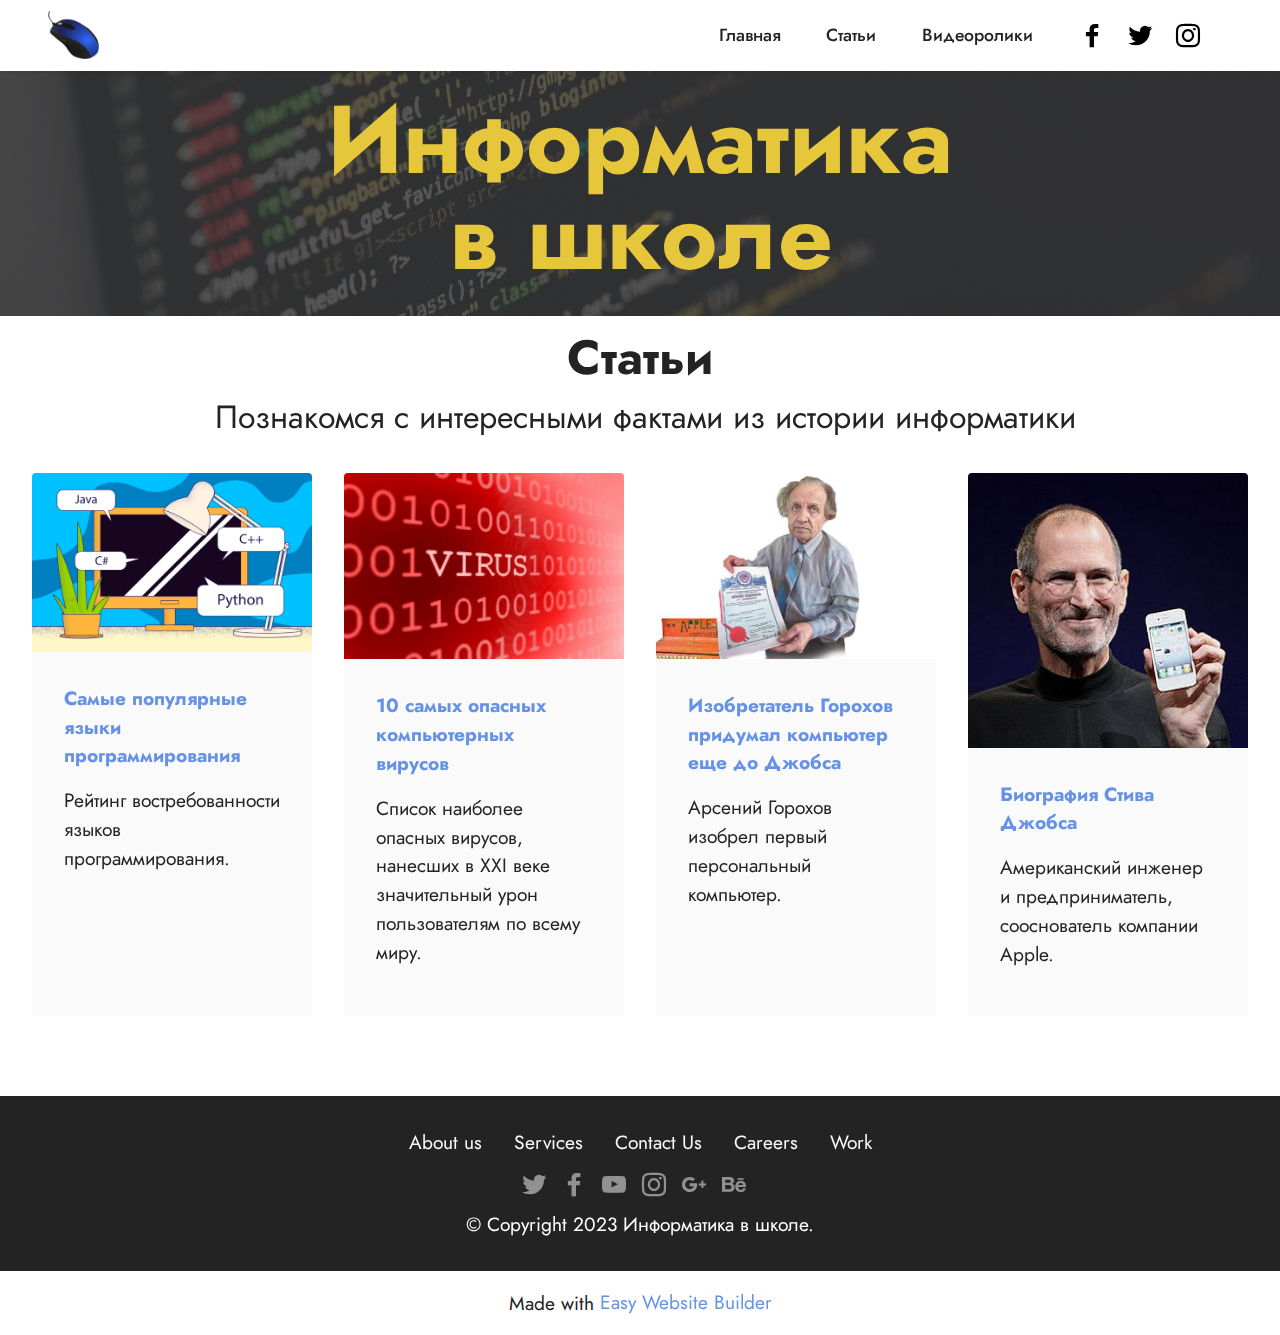
==== commit 2ac394d4: "Add files via upload" ====
--- a/page1.html
+++ b/page1.html
@@ -227,7 +227,7 @@
             </div>
         </div>
     </div>
-</section><section class="display-7" style="padding: 0;align-items: center;justify-content: center;flex-wrap: wrap;    align-content: center;display: flex;position: relative;height: 4rem;"><a href="https://mobiri.se/2896458" style="flex: 1 1;height: 4rem;position: absolute;width: 100%;z-index: 1;"><img alt="" style="height: 4rem;" src="[data-uri]"></a><p style="margin: 0;text-align: center;" class="display-7">Created with &#8204;</p><a style="z-index:1" href="https://mobirise.com">Mobirise </a></section><script src="assets/bootstrap/js/bootstrap.bundle.min.js"></script>  <script src="assets/parallax/jarallax.js"></script>  <script src="assets/smoothscroll/smooth-scroll.js"></script>  <script src="assets/ytplayer/index.js"></script>  <script src="assets/dropdown/js/navbar-dropdown.js"></script>  <script src="assets/theme/js/script.js"></script>  
+</section><section class="display-7" style="padding: 0;align-items: center;justify-content: center;flex-wrap: wrap;    align-content: center;display: flex;position: relative;height: 4rem;"><a href="https://mobiri.se/2896458" style="flex: 1 1;height: 4rem;position: absolute;width: 100%;z-index: 1;"><img alt="" style="height: 4rem;" src="[data-uri]"></a><p style="margin: 0;text-align: center;" class="display-7">Made with &#8204;</p><a style="z-index:1" href="https://mobirise.com/builder/easiest-website-builder.html">Easy Website Builder</a></section><script src="assets/bootstrap/js/bootstrap.bundle.min.js"></script>  <script src="assets/parallax/jarallax.js"></script>  <script src="assets/smoothscroll/smooth-scroll.js"></script>  <script src="assets/ytplayer/index.js"></script>  <script src="assets/dropdown/js/navbar-dropdown.js"></script>  <script src="assets/theme/js/script.js"></script>  
   
   
 </body>
